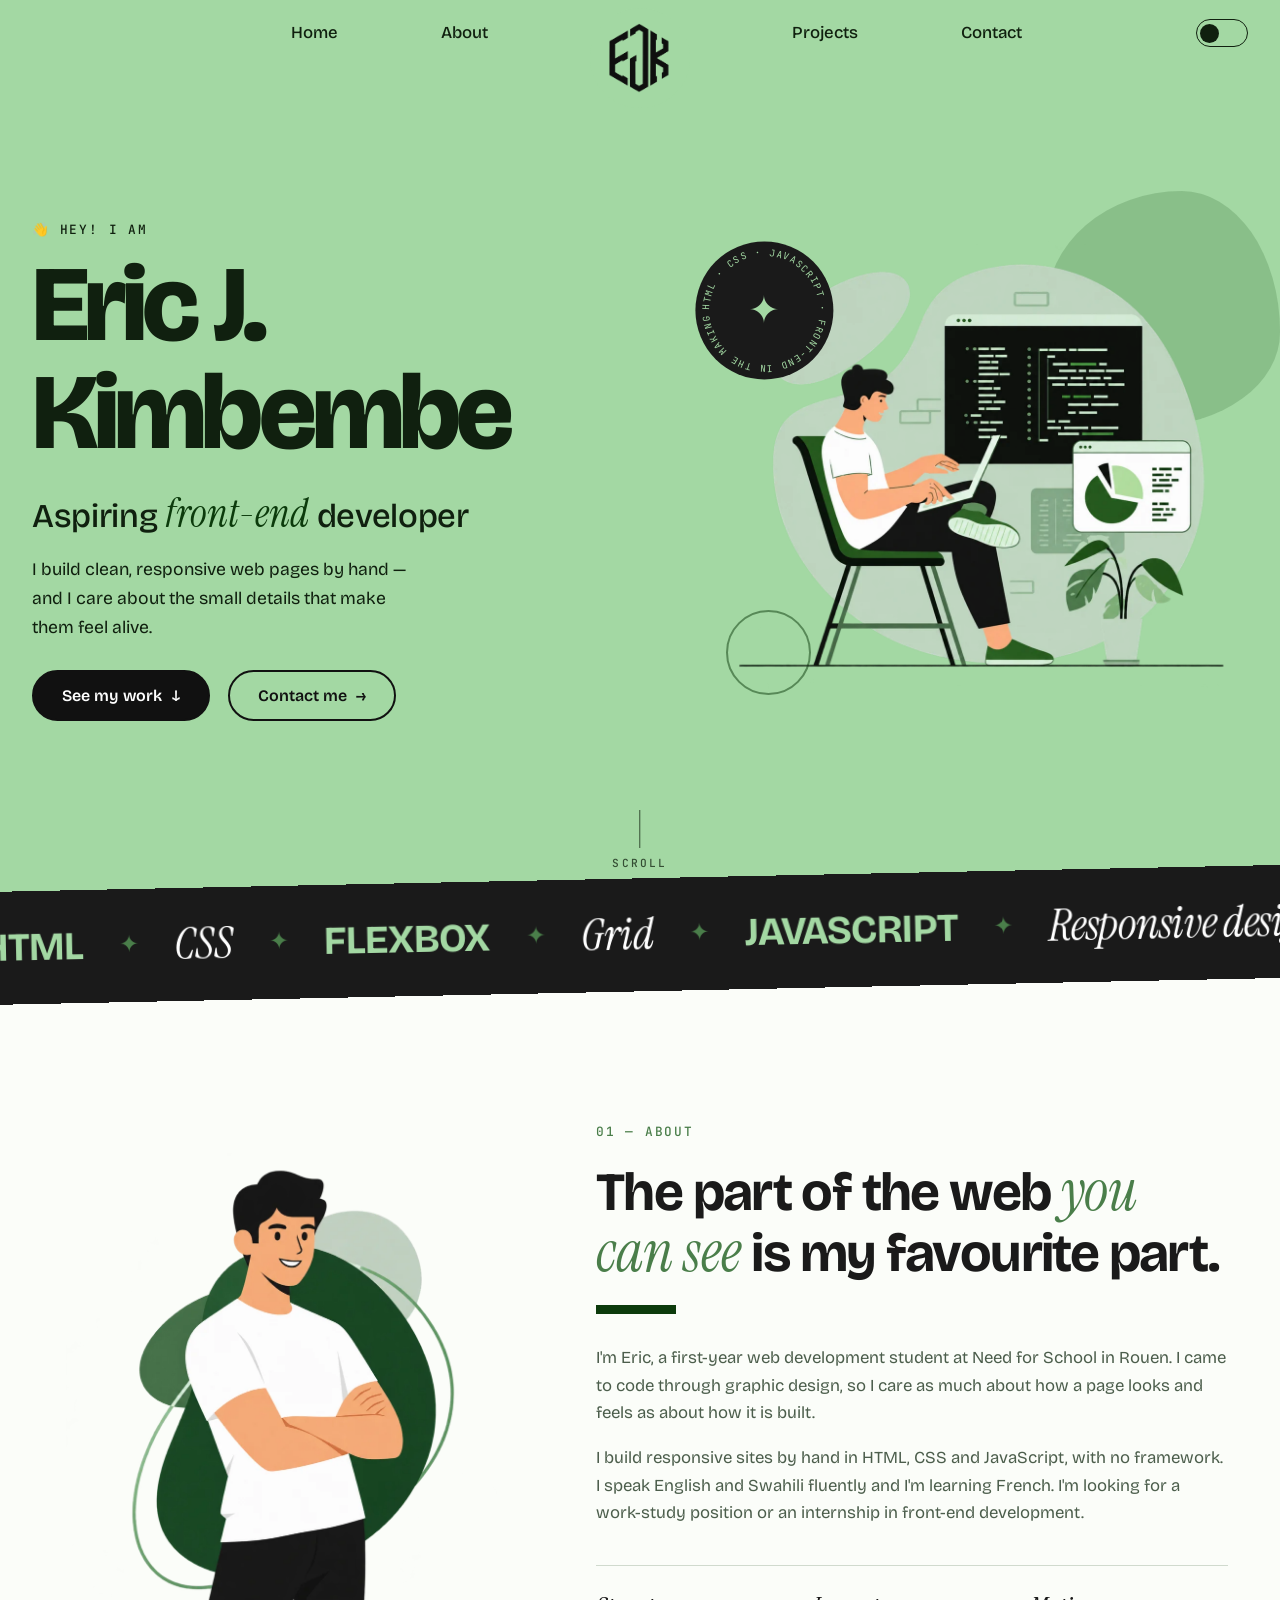
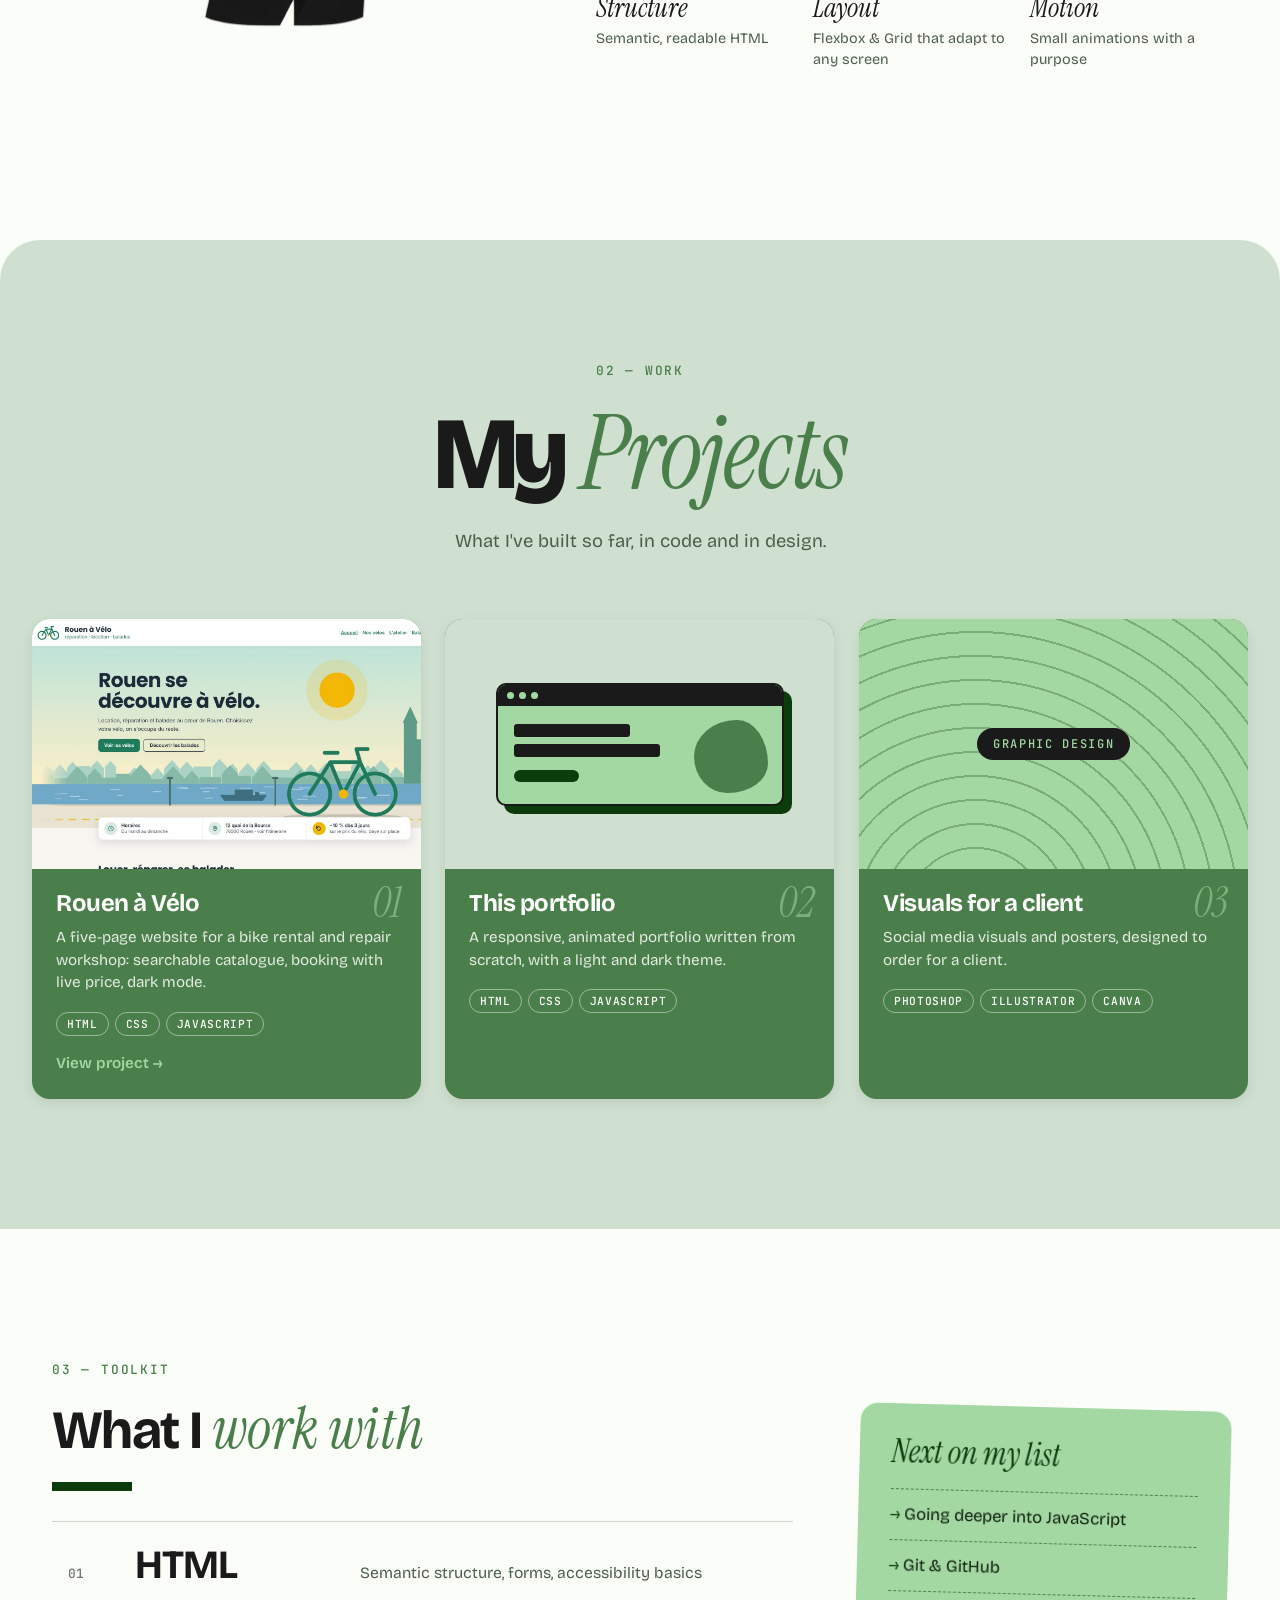
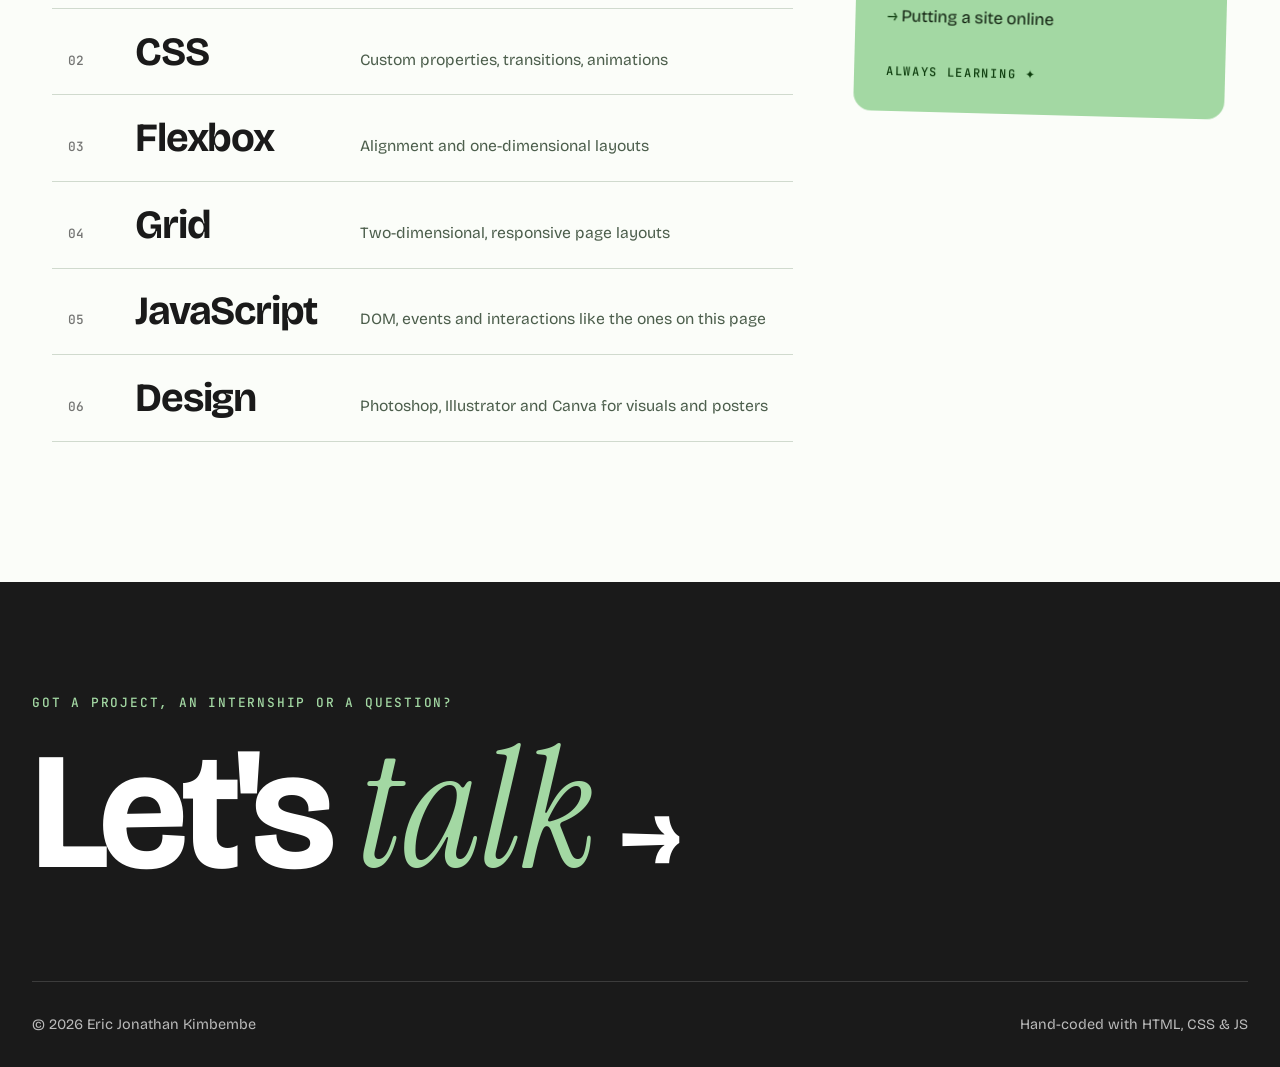
==== index.html @ 3f18e873 "Add portfolio site" ====
<!DOCTYPE html>
<html lang="en">
<head>
    <meta charset="UTF-8">
    <meta name="viewport" content="width=device-width, initial-scale=1">
    <title>Eric J. Kimbembe — Front-end Developer</title>
    <meta name="description" content="Portfolio of Eric J. Kimbembe, aspiring front-end developer. Hand-coded with HTML, CSS and JavaScript.">
    <link rel="icon" href="images/favicon.png">
    <link rel="preconnect" href="https://fonts.googleapis.com">
    <link rel="preconnect" href="https://fonts.gstatic.com" crossorigin>
    <link href="https://fonts.googleapis.com/css2?family=Bricolage+Grotesque:opsz,wght@12..96,400..800&family=Instrument+Serif:ital@0;1&family=JetBrains+Mono:wght@400;500&display=swap" rel="stylesheet">
    <link rel="stylesheet" href="css/style.css">
    <script src="js/theme.js"></script>
</head>
<body id="top">
<div class="progress" aria-hidden="true"></div>

<header>
    <button class="theme-toggle" type="button" aria-label="Switch between light and dark theme">
        <span class="theme-toggle__dot"></span>
    </button>
    <nav class="headl" aria-label="Main left">
        <a href="index.html">Home</a>
        <a href="#about">About</a>
    </nav>
    <a href="#top" class="logo" aria-label="Back to top"><img src="images/logo.webp" alt="EJK"></a>
    <nav class="headr" aria-label="Main right">
        <a href="#project">Projects</a>
        <a href="pages/contact.html">Contact</a>
    </nav>
    <button class="burger" type="button" aria-label="Open menu" aria-expanded="false">
        <span></span><span></span>
    </button>
</header>

<!-- Full-screen menu (phones) -->
<nav class="mobile-menu" aria-label="Mobile">
    <a href="index.html"><small>01</small>Home</a>
    <a href="#about"><small>02</small>About</a>
    <a href="#project"><small>03</small>Projects</a>
    <a href="#skills"><small>04</small>Toolkit</a>
    <a href="pages/contact.html"><small>05</small>Contact</a>
</nav>

<main>
    <!-- ============ BANNER ============ -->
    <section id="banner">
        <div class="bantxt">
            <h3 class="eyebrow"><span class="wave">👋</span> Hey! I am</h3>
            <h1>
                <span class="line"><span>Eric J.</span></span>
                <span class="line"><span>Kimbembe</span></span>
            </h1>
            <h2>Aspiring <em>front-end</em> developer</h2>
            <p class="lead">I build clean, responsive web pages by hand — and I care about the small details that make them feel alive.</p>
            <div class="buttons">
                <a href="#project" class="button1 magnetic">See my work <span aria-hidden="true">↓</span></a>
                <a href="pages/contact.html" class="button1 button1--ghost magnetic">Contact me <span aria-hidden="true">→</span></a>
            </div>
        </div>
        <div class="banimg" data-parallax>
            <span class="blob blob--1" data-depth="18"></span>
            <span class="blob blob--2" data-depth="-12"></span>
            <img src="images/ban.webp" alt="Illustration of a developer coding on a laptop" data-depth="8" width="1100" height="1000">
            <!-- Spinning text badge -->
            <svg class="badge" viewBox="0 0 200 200" aria-hidden="true" data-depth="-22">
                <defs><path id="circle" d="M100,100 m-78,0 a78,78 0 1,1 156,0 a78,78 0 1,1 -156,0"/></defs>
                <circle cx="100" cy="100" r="98"/>
                <text><textPath href="#circle">HTML · CSS · JAVASCRIPT · FRONT-END IN THE MAKING · </textPath></text>
                <text class="badge__star" x="100" y="118" text-anchor="middle">✦</text>
            </svg>
        </div>
        <a href="#about" class="scroll-hint" aria-label="Scroll to About"><span></span>Scroll</a>
    </section>

    <!-- ============ MARQUEE ============ -->
    <div class="marquee" aria-hidden="true">
        <div class="marquee__track">
            <span>HTML</span><i>✦</i><span class="alt">CSS</span><i>✦</i><span>Flexbox</span><i>✦</i><span class="alt">Grid</span><i>✦</i><span>JavaScript</span><i>✦</i><span class="alt">Responsive design</span><i>✦</i><span>Animation</span><i>✦</i>
            <span>HTML</span><i>✦</i><span class="alt">CSS</span><i>✦</i><span>Flexbox</span><i>✦</i><span class="alt">Grid</span><i>✦</i><span>JavaScript</span><i>✦</i><span class="alt">Responsive design</span><i>✦</i><span>Animation</span><i>✦</i>
        </div>
    </div>

    <!-- ============ ABOUT ============ -->
    <section id="about">
        <div class="abimg" data-reveal="left">
            <img src="images/moi01.webp" alt="Illustration of Eric" width="900" height="991" loading="lazy">
        </div>
        <div class="abtxt" data-reveal>
            <p class="eyebrow">01 — About</p>
            <h2 class="h2aft">The part of the web <em>you can see</em> is my favourite part.</h2>
            <!-- EDIT ME: this text is based on your CV — adjust it in your own words -->
            <p>I'm Eric, a first-year web development student at Need for School in Rouen. I came to code through graphic design, so I care as much about how a page looks and feels as about how it is built.</p>
            <p>I build responsive sites by hand in HTML, CSS and JavaScript, with no framework. I speak English and Swahili fluently and I'm learning French. I'm looking for a work-study position or an internship in front-end development.</p>
            <ul class="values">
                <li><strong>Structure</strong><span>Semantic, readable HTML</span></li>
                <li><strong>Layout</strong><span>Flexbox &amp; Grid that adapt to any screen</span></li>
                <li><strong>Motion</strong><span>Small animations with a purpose</span></li>
            </ul>
        </div>
    </section>

    <!-- ============ PROJECTS ============ -->
    <section id="project">
        <p class="eyebrow" data-reveal>02 — Work</p>
        <h2 data-reveal>My <span>Projects</span></h2>
        <h3 data-reveal>What I've built so far, in code and in design.</h3>
        <div class="cards">
            <article class="card" data-reveal data-tilt>
                <div class="cover">
                    <img class="shot-light" src="images/projects/velo-home-light.webp" alt="Home page of the Rouen à Vélo website" loading="lazy">
                    <img class="shot-dark" src="images/projects/velo-home-dark.webp" alt="Home page of the Rouen à Vélo website, dark mode" loading="lazy">
                </div>
                <div class="card__body">
                    <span class="card__num">01</span>
                    <h3><a href="pages/rouen-a-velo.html" class="card__link">Rouen à Vélo</a></h3>
                    <p>A five-page website for a bike rental and repair workshop: searchable catalogue, booking with live price, dark mode.</p>
                    <p class="par"><span>HTML</span><span>CSS</span><span>JavaScript</span></p>
                    <p class="card__more">View project <span aria-hidden="true">→</span></p>
                </div>
            </article>
            <article class="card" data-reveal data-tilt>
                <div class="cover cover--site">
                    <div class="mini">
                        <div class="mini__bar"><i></i><i></i><i></i></div>
                        <div class="mini__body">
                            <b></b><b></b><u></u>
                            <div class="mini__art"></div>
                        </div>
                    </div>
                </div>
                <div class="card__body">
                    <span class="card__num">02</span>
                    <h3>This portfolio</h3>
                    <p>A responsive, animated portfolio written from scratch, with a light and dark theme.</p>
                    <p class="par"><span>HTML</span><span>CSS</span><span>JavaScript</span></p>
                </div>
            </article>
            <!-- EDIT ME: to show your design work, put an image inside the cover:
                 <div class="cover"><img src="images/projects/your-visual.jpg" alt="..."></div> -->
            <article class="card" data-reveal data-tilt>
                <div class="cover cover--rings"><span class="cover__label">Graphic design</span></div>
                <div class="card__body">
                    <span class="card__num">03</span>
                    <h3>Visuals for a client</h3>
                    <p>Social media visuals and posters, designed to order for a client.</p>
                    <p class="par"><span>Photoshop</span><span>Illustrator</span><span>Canva</span></p>
                </div>
            </article>
        </div>
    </section>

    <!-- ============ SKILLS ============ -->
    <section id="skills">
        <div>
            <p class="eyebrow" data-reveal>03 — Toolkit</p>
            <h2 class="h2aft" data-reveal>What I <em>work with</em></h2>
            <ul class="rows">
                <li data-reveal><span class="rows__n">01</span><strong>HTML</strong><span class="rows__d">Semantic structure, forms, accessibility basics</span></li>
                <li data-reveal><span class="rows__n">02</span><strong>CSS</strong><span class="rows__d">Custom properties, transitions, animations</span></li>
                <li data-reveal><span class="rows__n">03</span><strong>Flexbox</strong><span class="rows__d">Alignment and one-dimensional layouts</span></li>
                <li data-reveal><span class="rows__n">04</span><strong>Grid</strong><span class="rows__d">Two-dimensional, responsive page layouts</span></li>
                <li data-reveal><span class="rows__n">05</span><strong>JavaScript</strong><span class="rows__d">DOM, events and interactions like the ones on this page</span></li>
                <li data-reveal><span class="rows__n">06</span><strong>Design</strong><span class="rows__d">Photoshop, Illustrator and Canva for visuals and posters</span></li>
            </ul>
        </div>
        <aside data-reveal="right">
            <h3>Next on my list</h3>
            <!-- EDIT ME: what you want to learn next -->
            <ul>
                <li>Going deeper into JavaScript</li>
                <li>Git &amp; GitHub</li>
                <li>Putting a site online</li>
            </ul>
            <p class="aside__note">Always learning <span aria-hidden="true">✦</span></p>
        </aside>
    </section>
</main>

<a href="#top" class="to-top" aria-label="Back to top">&uarr;</a>

<footer>
    <div class="cta">
        <p class="eyebrow">Got a project, an internship or a question?</p>
        <a href="pages/contact.html" class="cta__link">Let's <em>talk</em> <span aria-hidden="true">→</span></a>
    </div>
    <div class="footrow">
        <p>© 2026 Eric Jonathan Kimbembe</p>
        <p>Hand-coded with HTML, CSS &amp; JS</p>
    </div>
</footer>

<script src="js/main.js"></script>
</body>
</html>
---- css/style.css ----
/*
GLOBAL SETTINGS
 */
:root {
    /* brand palette (unchanged) */
    --head: #A3D8A3;
    --a: #4A7E4A;
    --b: #0C3B0C;
    --c: #1A1A1A;
    --d: #D0E0D0;

    /* roles — these change between light and dark theme */
    --bg: #FBFDF9;
    --text: #1A1A1A;
    --muted: #4C5E4C;
    --brand-bg: var(--head);    /* header, hero and the "next on my list" note */
    --brand-text: #10200F;
    --band: var(--d);
    --card: var(--a);
    --line: rgba(12, 59, 12, 0.18);
    --accent: var(--b);
    --soft: var(--a);       /* italic words and small labels */
    --error: #B3261E;
    --btn-bg: #111;
    --btn-text: #fff;
    --foot: var(--c);

    --display: "Bricolage Grotesque", "Segoe UI", system-ui, sans-serif;
    --serif: "Instrument Serif", Georgia, serif;
    --mono: "JetBrains Mono", ui-monospace, Consolas, monospace;
    --ease: cubic-bezier(0.22, 1, 0.36, 1);
    --wrap: 1240px;
}
/* dark theme: js/theme.js and js/main.js put the "dark" class on <html> */
:root.dark {
    color-scheme: dark;     /* dark scrollbars, checkboxes and dropdown lists */
    --bg: #101510;
    --text: #E7F1E4;
    --muted: #A5B8A3;
    --brand-bg: #112A16;        /* a darker, dimmer green than the light theme's */
    --brand-text: #DDF2DA;
    --band: #172117;
    --card: #2B522B;
    --line: rgba(163, 216, 163, 0.2);
    --accent: var(--head);
    --soft: var(--head);
    --error: #FF9B93;
    --btn-bg: var(--head);
    --btn-text: #0E1F0E;
    --foot: #0A0D0A;
}
html {
    scroll-behavior: smooth;
    scroll-padding-top: 90px;
}
* {
    box-sizing: border-box;
}
body {
    margin: 0;
    padding: 0;
    font-family: var(--display);
    font-size: 1.05rem;
    line-height: 1.65;
    color: var(--text);
    background: var(--bg);
    overflow-x: clip; /* clip (not hidden) keeps the sticky header working */
    transition: background 0.4s, color 0.4s;
    -webkit-font-smoothing: antialiased;
}
/* stops the slanted band and the blobs from creating sideways scroll */
main {
    overflow-x: clip;
}
img {
    max-width: 100%;
}
h1, h2, h3 {
    line-height: 1.05;
    margin: 0;
    text-wrap: balance;
}
em {
    font-family: var(--serif);
    font-style: italic;
    font-weight: 400;
    letter-spacing: 0;
}
::selection {
    background: var(--b);
    color: var(--head);
}
:focus-visible {
    outline: 2px solid var(--accent);
    outline-offset: 4px;
    border-radius: 4px;
}
.eyebrow {
    font-family: var(--mono);
    font-size: 0.8rem;
    font-weight: 500;
    letter-spacing: 0.14em;
    text-transform: uppercase;
    margin: 0 0 1.2rem;
    color: var(--soft);
}
/*
HEADER
 */
header {
    position: sticky; top: 0;
    z-index: 50;
    background: var(--brand-bg);
    display: grid;
    grid-template-columns: 1fr auto 1fr;
    align-items: center;
    padding: 0.5rem 2rem;
    transition: background 0.4s, box-shadow 0.3s;
}
.scrolled header {
    box-shadow: 0 6px 24px rgba(0, 0, 0, 0.12);
}
.headl, .headr {
    display: flex;
    gap: clamp(2rem, 8vw, 150px);
}
.headl {
    justify-self: end;
    margin-right: clamp(2rem, 8vw, 150px);
}
.headr {
    justify-self: start;
    margin-left: clamp(2rem, 8vw, 150px);
}
.headl a, .headr a {
    position: relative;
    text-decoration: none;
    color: var(--brand-text);
    font-weight: 500;
    padding: 6px 0;
}
/* underline that grows on hover */
.headl a::after, .headr a::after {
    content: "";
    position: absolute;
    left: 0; bottom: 0;
    width: 100%;
    height: 2px;
    background: currentColor;
    transform: scaleX(0);
    transform-origin: right;
    transition: transform 0.4s var(--ease);
}
.headl a:hover::after, .headr a:hover::after, .is-active::after {
    transform: scaleX(1);
    transform-origin: left;
}
.logo {
    display: grid;
    place-items: center;
    /* same colour as the header so the circle blends into it */
    background: var(--brand-bg);
    width: 100px;
    height: 100px;
    border-radius: 50%;
    justify-self: center;
    align-self: start;
    margin-bottom: -50px;
    transition: background 0.4s;
}
/* dark theme: swap to the light version of the logo */
.dark .logo img {
    content: url("../images/logo-light.webp");
}
.logo img {
    height: 70px;
    width: auto;
    display: block;
}
.theme-toggle {
    position: absolute;
    right: 2rem; top: 50%;
    translate: 0 -50%;
    width: 52px;
    height: 28px;
    padding: 3px;
    border: 1.5px solid var(--brand-text);
    border-radius: 99px;
    background: transparent;
    cursor: pointer;
}
.theme-toggle__dot {
    position: relative;
    display: block;
    width: 19px;
    height: 19px;
    border-radius: 50%;
    background: var(--brand-text);
    overflow: hidden;
    transition: transform 0.45s var(--ease);
}
/* a circle in the header colour, parked outside the dot on the light theme */
.theme-toggle__dot::after {
    content: "";
    position: absolute;
    top: -3px; left: 6px;
    width: 16px;
    height: 16px;
    border-radius: 50%;
    background: var(--brand-bg);
    transform: translate(14px, -14px);
    transition: transform 0.45s var(--ease), background 0.4s;
}
.dark .theme-toggle__dot {
    transform: translateX(24px);
}
/* dark theme: the circle slides over the dot and cuts it into a crescent moon */
.dark .theme-toggle__dot::after {
    transform: none;
}
.burger {
    display: none;
}
.mobile-menu {
    display: none;
}
.progress {
    position: fixed;
    top: 0; left: 0;
    z-index: 60;
    width: 100%;
    height: 3px;
    background: var(--accent);
    transform: scaleX(0);
    transform-origin: left;
}
/*
FOOTER
 */
footer {
    color: white;
    background: var(--foot);
    padding: 0 32px;
}
.footrow {
    display: flex;
    justify-content: space-between;
    align-items: center;
    flex-wrap: wrap;
    gap: 0 2rem;
    max-width: var(--wrap);
    margin: 0 auto;
    padding: 16px 0;
    font-size: 0.9rem;
    color: rgba(255, 255, 255, 0.7);
}
.cta {
    max-width: var(--wrap);
    margin: 0 auto;
    padding: 110px 0 90px;
    border-bottom: 1px solid rgba(255, 255, 255, 0.15);
}
.cta .eyebrow {
    color: var(--head);
}
.cta__link {
    display: inline-block;
    color: white;
    text-decoration: none;
    font-size: clamp(3.5rem, 13vw, 11rem);
    font-weight: 700;
    line-height: 0.95;
    letter-spacing: -0.04em;
    transition: color 0.3s;
}
.cta__link em {
    color: var(--head);
}
.cta__link span {
    display: inline-block;
    font-size: 0.6em;
    transition: transform 0.5s var(--ease);
}
.cta__link:hover {
    color: var(--head);
}
.cta__link:hover span {
    transform: translateX(0.25em) rotate(-45deg);
}
/*
MAIN:BANNER
 */
#banner {
    position: relative;
    background: var(--brand-bg);
    color: var(--brand-text);
    display: grid;
    grid-template-columns: 1.1fr 0.9fr;
    align-items: center;
    gap: 2rem;
    min-height: calc(100vh - 68px);
    padding: 90px max(2rem, calc((100vw - var(--wrap)) / 2)) 110px;
    overflow: hidden;
    transition: background 0.4s, color 0.4s;
}
.bantxt {
    position: relative;
    z-index: 2;
}
#banner .eyebrow {
    color: inherit;
}
.wave {
    display: inline-block;
    transform-origin: 70% 70%;
    animation: wave 2.4s 1.2s ease-in-out 2;
}
#banner h1 {
    font-size: clamp(3.2rem, 8.4vw, 8rem);
    font-weight: 800;
    letter-spacing: -0.045em;
    line-height: 0.92;
}
/* each line slides up from behind a mask */
.line {
    display: block;
    overflow: hidden;
    padding-bottom: 0.08em;
}
.line > span {
    display: block;
    animation: rise 1s var(--ease) both;
}
.line:nth-child(2) > span {
    animation-delay: 0.12s;
}
#banner h2 {
    margin-top: 1.4rem;
    font-size: clamp(1.4rem, 2.6vw, 2.2rem);
    font-weight: 500;
    letter-spacing: -0.01em;
}
#banner h2 em {
    font-size: 1.2em;
    color: var(--accent);
}
.lead {
    max-width: 34ch;
    margin: 1.2rem 0 0;
    font-size: 1.1rem;
    opacity: 0.85;
}
#banner .eyebrow, #banner h2, #banner .lead, .buttons {
    animation: fade-up 0.9s 0.45s var(--ease) both;
}
#banner .lead {
    animation-delay: 0.55s;
}
.buttons {
    animation-delay: 0.65s;
}
.banimg {
    position: relative;
    animation: fade-up 1.2s 0.3s var(--ease) both;
}
.banimg img {
    position: relative;
    display: block;
    height: auto;
    width: 100%;
    max-width: 560px;
    margin-left: auto;
    translate: var(--px, 0) var(--py, 0);
    transition: translate 0.4s ease-out;
}
.blob {
    position: absolute;
    border-radius: 50%;
    translate: var(--px, 0) var(--py, 0);
    transition: translate 0.5s ease-out;
}
.blob--1 {
    width: 44%;
    aspect-ratio: 1;
    top: -8%; right: -6%;
    background: var(--a);
    opacity: 0.28;
    border-radius: 58% 42% 55% 45% / 50% 60% 40% 50%;
    animation: morph 12s ease-in-out infinite;
}
.blob--2 {
    width: 16%;
    aspect-ratio: 1;
    bottom: 4%; left: 2%;
    border: 2px solid var(--accent);
    opacity: 0.5;
    animation: float 7s ease-in-out infinite;
}
.badge {
    position: absolute;
    left: -4%; top: 2%;
    width: clamp(96px, 11vw, 150px);
    translate: var(--px, 0) var(--py, 0);
    animation: spin 22s linear infinite;
}
.badge circle {
    fill: var(--c);
}
.badge text {
    fill: var(--head);
    font-family: var(--mono);
    font-size: 13.4px;
    letter-spacing: 0.1em;
}
.badge .badge__star {
    font-size: 54px;
    letter-spacing: 0;
}
.button1 {
    background: var(--btn-bg);
    display: inline-flex;
    align-items: center;
    gap: 0.6em;
    color: var(--btn-text);
    padding: 14px 28px;
    border: 2px solid var(--btn-bg);
    border-radius: 99px;
    font: 600 1rem var(--display);
    text-decoration: none;
    margin-top: 28px;
    margin-right: 14px;
    cursor: pointer;
    transition: transform 0.35s var(--ease), background 0.3s, color 0.3s;
}
.button1 span {
    display: inline-block;
    transition: transform 0.35s var(--ease);
}
.button1:hover span {
    transform: translate(3px, 0);
}
.button1:hover {
    background: transparent;
    color: var(--btn-bg);
}
.button1--ghost {
    background: transparent;
    color: var(--btn-bg);
}
.button1--ghost:hover {
    background: var(--btn-bg);
    color: var(--btn-text);
}
.scroll-hint {
    position: absolute;
    left: 50%; bottom: 28px;
    translate: -50% 0;
    display: flex;
    flex-direction: column;
    align-items: center;
    gap: 8px;
    font: 500 0.7rem var(--mono);
    letter-spacing: 0.2em;
    text-transform: uppercase;
    text-decoration: none;
    color: inherit;
    opacity: 0.75;
}
.scroll-hint span {
    width: 1px;
    height: 38px;
    background: currentColor;
    transform-origin: top;
    animation: drip 2s var(--ease) infinite;
}
/*
MARQUEE
 */
.marquee {
    background: var(--c);
    color: var(--head);
    overflow: hidden;
    padding: 18px 0;
    transform: rotate(-1.2deg) scale(1.03);
    margin: -18px 0;
    position: relative;
    z-index: 3;
}
.marquee__track {
    display: flex;
    align-items: center;
    gap: 2.2rem;
    width: max-content;
    font-size: clamp(1.4rem, 3vw, 2.4rem);
    font-weight: 700;
    letter-spacing: -0.02em;
    text-transform: uppercase;
    white-space: nowrap;
    animation: marquee 28s linear infinite;
}
.marquee:hover .marquee__track {
    animation-play-state: paused;
}
.marquee .alt {
    font-family: var(--serif);
    font-style: italic;
    font-weight: 400;
    text-transform: none;
    font-size: 1.15em;
    color: white;
}
.marquee i {
    font-style: normal;
    font-size: 0.6em;
    color: var(--a);
}
/*
MAIN:ABOUT
 */
#about {
    display: grid;
    grid-template-columns: 0.85fr 1.15fr;
    align-items: center;
    gap: clamp(2rem, 6vw, 6rem);
    max-width: var(--wrap);
    margin: 0 auto;
    padding: 150px 2rem 170px;
}
.abimg img {
    display: block;
    height: auto;
    width: 100%;
    max-width: 440px;
    margin: 0 auto;
    animation: float 8s ease-in-out infinite;
}
.abtxt p:not(.eyebrow) {
    max-width: 58ch;
    color: var(--muted);
}
/* section title with the green bar underneath */
.h2aft {
    font-size: clamp(2rem, 4.2vw, 3.6rem);
    font-weight: 700;
    letter-spacing: -0.03em;
}
.h2aft em {
    color: var(--soft);
    font-size: 1.08em;
}
.h2aft::after {
    content: "";
    display: block;
    width: 80px;
    height: 9px;
    margin-top: 22px;
    margin-bottom: 30px;
    background: var(--accent);
}
.values {
    list-style: none;
    display: grid;
    grid-template-columns: repeat(3, 1fr);
    gap: 1.2rem;
    margin: 2.4rem 0 0;
    padding: 1.6rem 0 0;
    border-top: 1px solid var(--line);
}
.values strong {
    display: block;
    font-family: var(--serif);
    font-style: italic;
    font-weight: 400;
    font-size: 1.7rem;
    line-height: 1.2;
}
.values span {
    font-size: 0.9rem;
    color: var(--muted);
    line-height: 1.4;
    display: block;
    margin-top: 0.3rem;
}
/*
MAIN:PROJECT
 */
#project {
    text-align: center;
    padding: 120px max(2rem, calc((100vw - var(--wrap)) / 2)) 130px;
    border-radius: 40px 40px 0 0;
    background: var(--band);
    transition: background 0.4s;
}
#project > h2 {
    font-size: clamp(3rem, 8vw, 6.5rem);
    font-weight: 800;
    letter-spacing: -0.045em;
}
#project > h2 span {
    font-family: var(--serif);
    font-style: italic;
    font-weight: 400;
    letter-spacing: -0.02em;
    color: var(--soft);
}
#project > h3 {
    margin: 1.2rem auto 4rem;
    max-width: 40ch;
    font-size: 1.15rem;
    font-weight: 400;
    line-height: 1.5;
    color: var(--muted);
}
.cards {
    display: grid;
    grid-template-columns: repeat(3, 1fr);
    gap: 24px;
    text-align: left;
}
.card {
    background: var(--card);
    color: white;
    border-radius: 18px;
    overflow: hidden;
    box-shadow: 0 4px 12px rgba(0, 0, 0, 0.09);
    transform: perspective(900px) rotateX(var(--rx, 0deg)) rotateY(var(--ry, 0deg));
    transition: transform 0.35s ease-out, box-shadow 0.35s;
}
.card:hover {
    box-shadow: 0 26px 50px -18px rgba(12, 59, 12, 0.55);
}
/* top of a card: a screenshot (<img>) or a drawing made in CSS */
.cover {
    display: grid;
    place-items: center;
    height: 250px;
    overflow: hidden;
    background: var(--head);
}
.cover img {
    width: 100%;
    height: 100%;
    object-fit: cover;
    object-position: top left;
    transition: transform 0.8s var(--ease);
}
.card:hover .cover img {
    transform: scale(1.05);
}
.card__body {
    position: relative;
    padding: 22px 24px 24px;
}
.card__num {
    position: absolute;
    right: 20px; top: 14px;
    font-family: var(--serif);
    font-style: italic;
    font-size: 2.6rem;
    line-height: 1;
    color: var(--head);
    opacity: 0.55;
}
.card h3 {
    font-size: 1.5rem;
    font-weight: 700;
    letter-spacing: -0.02em;
}
.card p {
    margin: 0.6rem 0 0;
    font-size: 0.95rem;
    line-height: 1.5;
    color: rgba(255, 255, 255, 0.85);
}
.par {
    display: flex;
    flex-wrap: wrap;
    gap: 6px;
}
.card .par {
    margin-top: 1.1rem;
}
.par span {
    font: 500 0.7rem var(--mono);
    letter-spacing: 0.06em;
    text-transform: uppercase;
    color: white;
    padding: 4px 10px;
    border: 1px solid rgba(255, 255, 255, 0.45);
    border-radius: 99px;
}
/* cover 2: a tiny drawing of this website, made only with CSS */
.mini {
    width: 74%;
    border-radius: 10px;
    overflow: hidden;
    background: var(--head);
    border: 2px solid var(--c);
    box-shadow: 8px 8px 0 var(--b);
    transition: transform 0.6s var(--ease);
}
.cover--site {
    background: var(--d);
}
.card:hover .mini {
    transform: translateY(-6px) rotate(-2deg) scale(1.04);
}
.mini__bar {
    display: flex;
    gap: 5px;
    padding: 7px 9px;
    background: var(--c);
}
.mini__bar i {
    width: 7px;
    height: 7px;
    border-radius: 50%;
    background: var(--head);
}
.mini__body {
    position: relative;
    display: grid;
    gap: 7px;
    padding: 18px 16px 22px;
}
.mini__body b {
    display: block;
    height: 13px;
    width: 46%;
    border-radius: 3px;
    background: var(--c);
}
.mini__body b + b {
    width: 58%;
}
.mini__body u {
    display: block;
    height: 12px;
    width: 26%;
    margin-top: 6px;
    border-radius: 99px;
    background: var(--b);
}
.mini__art {
    position: absolute;
    right: 14px; top: 14px;
    width: 26%;
    aspect-ratio: 1;
    border-radius: 58% 42% 55% 45% / 50% 60% 40% 50%;
    background: var(--a);
}
/* cover 3: rings */
.cover--rings {
    background:
        repeating-radial-gradient(circle at 30% 120%, transparent 0 22px, rgba(12, 59, 12, 0.28) 22px 24px),
        var(--head);
}
.cover__label {
    font: 500 0.75rem var(--mono);
    letter-spacing: 0.14em;
    text-transform: uppercase;
    color: var(--head);
    background: var(--c);
    padding: 8px 16px;
    border-radius: 99px;
}
.card__link {
    color: inherit;
    text-decoration: none;
}
/* makes the whole card clickable */
.card__link::after {
    content: "";
    position: absolute;
    inset: -260px 0 0 0;
}
.card .card__more {
    font-weight: 600;
    color: var(--head);
    margin-top: 1rem;
}
.card__more span {
    display: inline-block;
    transition: transform 0.35s var(--ease);
}
.card:hover .card__more span {
    transform: translateX(6px);
}
/*
MAIN:SKILLS
 */
#skills {
    display: grid;
    grid-template-columns: 2fr 1fr;
    align-items: start;
    gap: clamp(2rem, 5vw, 5rem);
    max-width: var(--wrap);
    margin: 0 auto;
    padding: 130px 2rem 140px;
}
.rows {
    list-style: none;
    margin: 0;
    padding: 0;
    border-top: 1px solid var(--line);
}
.rows li {
    position: relative;
    display: grid;
    grid-template-columns: 3.2rem minmax(8rem, 0.8fr) 1.6fr;
    align-items: baseline;
    gap: 1rem;
    padding: 1.3rem 1rem;
    border-bottom: 1px solid var(--line);
    overflow: hidden;
    transition: color 0.35s, padding 0.45s var(--ease);
}
/* green layer that slides up on hover */
.rows li::before {
    content: "";
    position: absolute;
    inset: 0;
    z-index: -1;
    background: var(--a);
    transform: scaleY(0);
    transform-origin: bottom;
    transition: transform 0.45s var(--ease);
}
.rows li:hover {
    color: white;
    padding-left: 1.8rem;
}
.rows li:hover::before {
    transform: scaleY(1);
}
.rows__n {
    font: 500 0.8rem var(--mono);
    opacity: 0.6;
}
.rows strong {
    font-size: clamp(1.6rem, 3.2vw, 2.5rem);
    font-weight: 700;
    letter-spacing: -0.03em;
    line-height: 1.1;
}
.rows__d {
    color: var(--muted);
    font-size: 0.98rem;
    transition: color 0.35s;
}
.rows li:hover .rows__d {
    color: rgba(255, 255, 255, 0.9);
}
aside {
    position: sticky;
    top: 130px;
    margin-top: 3rem;
    padding: 2rem;
    border-radius: 18px;
    background: var(--brand-bg);
    color: var(--brand-text);
    rotate: 1.5deg;
}
aside h3 {
    font-family: var(--serif);
    font-style: italic;
    font-weight: 400;
    font-size: 2rem;
    color: var(--accent);
}
aside ul {
    list-style: none;
    margin: 1.2rem 0 0;
    padding: 0;
}
aside li {
    padding: 0.7rem 0;
    border-top: 1px dashed var(--soft);
}
aside li::before {
    content: "→ ";
    color: var(--accent);
}
.aside__note {
    margin: 1.4rem 0 0;
    font: 500 0.75rem var(--mono);
    letter-spacing: 0.14em;
    text-transform: uppercase;
    color: var(--accent);
}
/*


CONTACT


 */
/*
MAIN
 */
#contact {
    display: grid;
    grid-template-columns: 1fr 1fr;
    min-height: calc(100vh - 68px - 58px);
}
.contactl {
    display: flex;
    flex-direction: column;
    justify-content: center;
    gap: 3rem;
    padding: 8rem 4rem 6rem;
    color: white;
    background: var(--c);
}
.contactl h1 {
    font-size: clamp(2.6rem, 5.4vw, 5rem);
    font-weight: 800;
    letter-spacing: -0.04em;
    line-height: 1;
}
.contactl h1 em, .contactl .eyebrow {
    color: var(--head);
}
.contactl .lead {
    animation: fade-up 0.9s 0.45s var(--ease) both;
}
.contactr {
    background: var(--band);
    padding: 8rem 4rem 6rem;
    transition: background 0.4s;
}
.socials {
    list-style: none;
    padding: 0;
    margin: 0;
    display: grid;
    grid-template-columns: 1fr 1fr;
    gap: 1rem;
    max-width: 420px;
}
.socials a {
    display: flex;
    align-items: center;
    gap: 0.8rem;
    color: white;
    text-decoration: none;
    font-size: 0.95rem;
    opacity: 0.75;
    transition: opacity 0.2s, transform 0.35s var(--ease);
}
.socials a:hover {
    opacity: 1;
    transform: translateX(6px);
}
.soclogo {
    width: 50px;
    height: 50px;
    transition: transform 0.5s var(--ease);
}
.socials a:hover .soclogo {
    transform: rotate(-12deg) scale(1.1);
}
/*
FORM
 */
form {
    display: grid;
    grid-template-columns: 1fr 1fr;
    gap: 1.8rem 2rem;
    max-width: 560px;
}
label {
    font-family: var(--mono);
    font-size: 0.7rem;
    text-transform: uppercase;
    letter-spacing: 0.08em;
    font-weight: 600;
}
.full {
    grid-column: 1 / -1;
}
input, select, textarea {
    display: block;
    width: 100%;
    margin-top: 0.4rem;
    padding: 0.6rem 0;
    border: none;
    border-bottom: 1px solid var(--a);
    border-radius: 0;
    background: transparent;
    color: var(--text);
    font-size: 1rem;
    font-family: var(--display);
    outline: none;
    transition: border-color 0.3s, box-shadow 0.3s;
}
::placeholder {
    color: var(--muted);
    opacity: 0.7;
}
input:focus, select:focus, textarea:focus {
    border-bottom-color: var(--accent);
    box-shadow: 0 2px 0 var(--accent);
}
select {
    cursor: pointer;
}
textarea {
    resize: vertical;
}
.error {
    display: none;
    margin-top: 0.4rem;
    font-size: 0.7rem;
    text-transform: none;
    letter-spacing: 0;
    font-weight: 500;
    color: var(--error);
}
.invalid .error {
    display: block;
}
.invalid input, .invalid select, .invalid textarea {
    border-bottom-color: var(--error);
}
.checkbox {
    display: flex;
    align-items: center;
    gap: 0.6rem;
    font-family: var(--display);
    text-transform: none;
    letter-spacing: normal;
    font-weight: 400;
    font-size: 0.85rem;
}
.checkbox input {
    width: 22px;
    height: 22px;
    flex: none;
    margin: 0;
    padding: 0;
    accent-color: var(--b);
    cursor: pointer;
}
form .button1 {
    justify-self: start;
    margin-top: 0;
}
.form-note {
    margin: 0;
    font-size: 0.95rem;
}
.form-note:empty {
    display: none;
}
.form-note.is-ok {
    padding: 0.9rem 1.1rem;
    border-radius: 12px;
    background: var(--b);
    color: var(--head);
    animation: fade-up 0.5s var(--ease);
}
.form-note.is-error {
    color: var(--error);
}
/*


PROJECT PAGE


 */
.project {
    max-width: var(--wrap);
    margin: 0 auto;
    padding: 0 2rem;
}
.phero {
    padding: 110px 0 60px;
}
.back {
    display: inline-block;
    margin-bottom: 2.5rem;
    font: 500 0.8rem var(--mono);
    letter-spacing: 0.1em;
    text-transform: uppercase;
    text-decoration: none;
    color: var(--muted);
}
.back:hover {
    color: var(--accent);
}
.phero h1 {
    font-size: clamp(3.4rem, 11vw, 9.5rem);
    font-weight: 800;
    letter-spacing: -0.045em;
    line-height: 0.9;
}
.phero h1 em {
    color: var(--soft);
    letter-spacing: -0.02em;
}
.phero .lead {
    max-width: 48ch;
    font-size: 1.25rem;
    animation: fade-up 0.9s 0.45s var(--ease) both;
}
.phero .buttons {
    animation: fade-up 0.9s 0.55s var(--ease) both;
}
.facts {
    display: grid;
    grid-template-columns: repeat(4, 1fr);
    gap: 1.5rem;
    margin: 3.5rem 0 0;
    padding-top: 1.6rem;
    border-top: 1px solid var(--line);
}
.facts dt {
    font: 500 0.72rem var(--mono);
    letter-spacing: 0.14em;
    text-transform: uppercase;
    color: var(--muted);
}
.facts dd {
    margin: 0.4rem 0 0;
    font-weight: 600;
    line-height: 1.35;
}
.shot {
    margin: 0;
}
.shot figcaption {
    margin-top: 0.9rem;
    font: 500 0.75rem var(--mono);
    letter-spacing: 0.08em;
    text-transform: uppercase;
    color: var(--muted);
}
/* screenshot inside a little browser window */
.browser {
    border: 2px solid var(--c);
    border-radius: 14px;
    overflow: hidden;
    background: var(--c);
    box-shadow: 12px 12px 0 var(--a);
}
.dark .browser {
    border-color: var(--a);
}
.browser__bar {
    display: flex;
    gap: 6px;
    padding: 10px 12px;
}
.browser__bar i {
    width: 10px;
    height: 10px;
    border-radius: 50%;
    background: var(--head);
}
/* Every screenshot exists twice: the light one shows on the light theme,
   the dark one on the dark theme. */
.shot-light, .shot-dark {
    display: block;
    width: 100%;
    height: auto;
}
.shot-dark, .dark .shot-light {
    display: none;
}
.dark .shot-dark {
    display: block;
}
/* the Light / Dark buttons on the project page win over the site theme */
[data-shots="light"] .shot-light, [data-shots="dark"] .shot-dark {
    display: block;
}
[data-shots="light"] .shot-dark, [data-shots="dark"] .shot-light {
    display: none;
}
.shot-switch {
    display: flex;
    align-items: center;
    gap: 6px;
    width: max-content;
    margin: 0 0 1.4rem auto;
    padding: 5px;
    border: 1px solid var(--line);
    border-radius: 99px;
    font: 500 0.72rem var(--mono);
    letter-spacing: 0.1em;
    text-transform: uppercase;
}
.shot-switch span {
    padding: 0 8px 0 12px;
    color: var(--muted);
}
.shot-switch button {
    padding: 8px 16px;
    border: none;
    border-radius: 99px;
    background: transparent;
    color: var(--text);
    font: inherit;
    letter-spacing: inherit;
    text-transform: inherit;
    cursor: pointer;
    transition: background 0.3s, color 0.3s;
}
.shot-switch button[aria-pressed="true"] {
    background: var(--btn-bg);
    color: var(--btn-text);
}
.pblock {
    display: grid;
    grid-template-columns: 1fr 1fr;
    gap: clamp(2rem, 6vw, 6rem);
    padding: 130px 0 0;
}
.pblock--stack {
    grid-template-columns: 1fr;
    gap: 1rem;
}
.pblock__text {
    padding-top: 2.6rem;
    color: var(--muted);
}
.pblock__text p {
    margin: 0 0 1.2rem;
}
.gallery {
    display: grid;
    grid-template-columns: 1fr 1fr;
    gap: 4rem 3rem;
    padding: 130px 0 0;
}
.shot--phones {
    grid-column: 1 / -1;
    display: flex;
    flex-wrap: wrap;
    justify-content: center;
    align-items: flex-start;
    gap: 3rem;
    padding: 4rem 2rem 2.5rem;
    border-radius: 28px;
    background: var(--band);
}
.shot--phones figcaption {
    flex-basis: 100%;
    margin-top: 2.5rem;
    text-align: center;
}
.phone {
    flex: 0 1 240px;
    min-width: 0;
    border: 8px solid var(--c);
    border-radius: 34px;
    overflow: hidden;
    box-shadow: 0 30px 50px -24px rgba(12, 59, 12, 0.6);
}
/* dark theme: a lighter green behind the phones, so their black frames stand out */
.dark .shot--phones {
    background: var(--a);
}
.dark .shot--phones figcaption {
    color: white;
}
.pnext {
    display: flex;
    flex-wrap: wrap;
    justify-content: space-between;
    gap: 1rem;
    padding: 110px 0 120px;
}
.pnext .button1 {
    margin: 0;
}
/*


ANIMATIONS AND STUFF


 */
/* logo: leans on hover (the full spin on click is in main.js) */
.logo img {
    transition: transform 0.4s var(--ease);
}
.logo:hover img {
    transform: rotate(-12deg) scale(1.08);
}
.to-top {
    position: fixed;
    bottom: 24px;
    right: 24px;
    z-index: 40;
    width: 48px;
    height: 48px;
    display: grid;
    place-items: center;
    border-radius: 50%;
    background: var(--head);
    color: var(--c);
    font-size: 1.4rem;
    text-decoration: none;
    box-shadow: 0 4px 12px rgba(0, 0, 0, 0.25);
    transition: transform 0.3s var(--ease), opacity 0.3s, visibility 0.3s;
}
/* hidden until the visitor has scrolled (only when JS is running) */
.js .to-top {
    opacity: 0;
    visibility: hidden;
    transform: translateY(16px);
}
.js .to-top.show {
    opacity: 1;
    visibility: visible;
    transform: none;
}
.js .to-top.show:hover {
    transform: translateY(-4px);
}
/* scroll reveal: JS adds .in-view when the element enters the screen.
   Elements are only hidden when JS is running, so the page works without it. */
.js [data-reveal] {
    opacity: 0;
}
.js [data-reveal].in-view {
    opacity: 1;
    animation: reveal 0.9s var(--ease) backwards;
}
[data-reveal="left"] {
    --from: -50px 0;
}
[data-reveal="right"] {
    --from: 50px 0;
}
@keyframes reveal {
    from { opacity: 0; translate: var(--from, 0 40px); }
}
@keyframes rise {
    from { transform: translateY(110%); }
    to { transform: none; }
}
@keyframes fade-up {
    from { opacity: 0; transform: translateY(24px); }
    to { opacity: 1; transform: none; }
}
@keyframes spin {
    to { transform: rotate(360deg); }
}
@keyframes float {
    50% { transform: translateY(-14px); }
}
@keyframes morph {
    50% { border-radius: 42% 58% 40% 60% / 60% 40% 60% 40%; transform: rotate(20deg) scale(1.06); }
}
@keyframes marquee {
    to { transform: translateX(-50%); }
}
@keyframes drip {
    0% { transform: scaleY(0); }
    50% { transform: scaleY(1); transform-origin: top; }
    51% { transform-origin: bottom; }
    100% { transform: scaleY(0); transform-origin: bottom; }
}
@keyframes wave {
    0%, 60%, 100% { transform: rotate(0); }
    10%, 30% { transform: rotate(16deg); }
    20%, 40% { transform: rotate(-10deg); }
}
/*


RESPONSIVE


 */
@media (max-width: 1000px) {
    .cards {
        grid-template-columns: 1fr 1fr;
    }
    #skills {
        grid-template-columns: 1fr;
    }
    aside {
        position: static;
        margin-top: 0;
        max-width: 420px;
    }
    .contactl, .contactr {
        padding: 6rem 2rem 4rem;
    }
}
@media (max-width: 800px) {
    /* header: logo in the middle, burger on the right */
    .headl, .headr {
        display: none;
    }
    header {
        grid-template-columns: 1fr;
        padding: 0.4rem 1.2rem;
    }
    .logo {
        width: 76px;
        height: 76px;
        margin-bottom: -34px;
    }
    .logo img {
        height: 52px;
    }
    .theme-toggle {
        right: auto;
        left: 1.2rem;
    }
    .burger {
        display: block;
        position: absolute;
        right: 1.2rem; top: 50%;
        translate: 0 -50%;
        z-index: 2;
        width: 44px;
        height: 44px;
        padding: 0;
        border: none;
        background: transparent;
        cursor: pointer;
    }
    .burger span {
        display: block;
        width: 28px;
        height: 2px;
        margin: 7px auto;
        background: var(--brand-text);
        transition: transform 0.4s var(--ease);
    }
    .menu-open .burger span:first-child {
        transform: translateY(4.5px) rotate(45deg);
    }
    .menu-open .burger span:last-child {
        transform: translateY(-4.5px) rotate(-45deg);
    }
    .mobile-menu {
        position: fixed;
        inset: 0;
        z-index: 45;
        display: flex;
        flex-direction: column;
        justify-content: center;
        gap: 0.4rem;
        padding: 6rem 2rem 2rem;
        background: var(--brand-bg);   /* same colour as the header */
        clip-path: circle(0 at calc(100% - 42px) 30px);
        visibility: hidden;
        transition: clip-path 0.7s var(--ease), visibility 0.7s;
    }
    .menu-open .mobile-menu {
        clip-path: circle(150% at calc(100% - 42px) 30px);
        visibility: visible;
    }
    .menu-open {
        overflow: hidden;
    }
    .mobile-menu a {
        display: flex;
        align-items: baseline;
        gap: 1rem;
        color: var(--brand-text);
        text-decoration: none;
        font-size: clamp(2.4rem, 12vw, 4rem);
        font-weight: 700;
        letter-spacing: -0.03em;
        line-height: 1.2;
    }
    .mobile-menu small {
        font: 500 0.8rem var(--mono);
        letter-spacing: 0.1em;
        color: var(--accent);
    }
    #banner {
        grid-template-columns: 1fr;
        min-height: 0;
        padding: 90px 1.4rem 100px;
    }
    #banner h1 {
        font-size: clamp(3.2rem, 16vw, 6rem);
    }
    .banimg {
        max-width: 440px;
        margin: 1rem auto 0;
    }
    .badge {
        left: 0;
    }
    .scroll-hint {
        display: none;
    }
    #about {
        grid-template-columns: 1fr;
        padding: 100px 1.4rem 110px;
    }
    .abimg img {
        max-width: 300px;
    }
    .values {
        grid-template-columns: 1fr;
    }
    #project {
        padding: 90px 1.4rem 100px;
        border-radius: 28px 28px 0 0;
    }
    .cards {
        grid-template-columns: 1fr;
    }
    #skills {
        padding: 90px 1.4rem 100px;
    }
    .rows li {
        grid-template-columns: 2.4rem 1fr;
    }
    .rows__d {
        grid-column: 2;
    }
    .cta {
        padding: 80px 0 60px;
    }
    footer {
        padding: 0 1.4rem;
    }
    #contact {
        grid-template-columns: 1fr;
    }
    .project {
        padding: 0 1.4rem;
    }
    .phero {
        padding: 90px 0 40px;
    }
    .facts {
        grid-template-columns: 1fr 1fr;
    }
    .browser {
        box-shadow: 7px 7px 0 var(--a);
    }
    .pblock, .gallery {
        grid-template-columns: 1fr;
        padding-top: 90px;
    }
    .pblock__text {
        padding-top: 0;
    }
    .shot--phones {
        flex-wrap: nowrap;
        gap: 0.6rem;
        padding: 2rem 0.8rem 1.6rem;
    }
    .shot--phones figcaption {
        display: none;
    }
    .phone {
        flex: 1 1 0;
        border-width: 4px;
        border-radius: 16px;
    }
    .pnext {
        padding: 80px 0 90px;
    }
    .contactl, .contactr {
        padding: 5.5rem 1.4rem 3.5rem;
    }
    form {
        grid-template-columns: 1fr;
    }
}
/* people who prefer less motion get a calm version */
@media (prefers-reduced-motion: reduce) {
    html {
        scroll-behavior: auto;
    }
    *, *::before, *::after {
        animation: none !important;
        transition-duration: 0.01ms !important;
    }
}
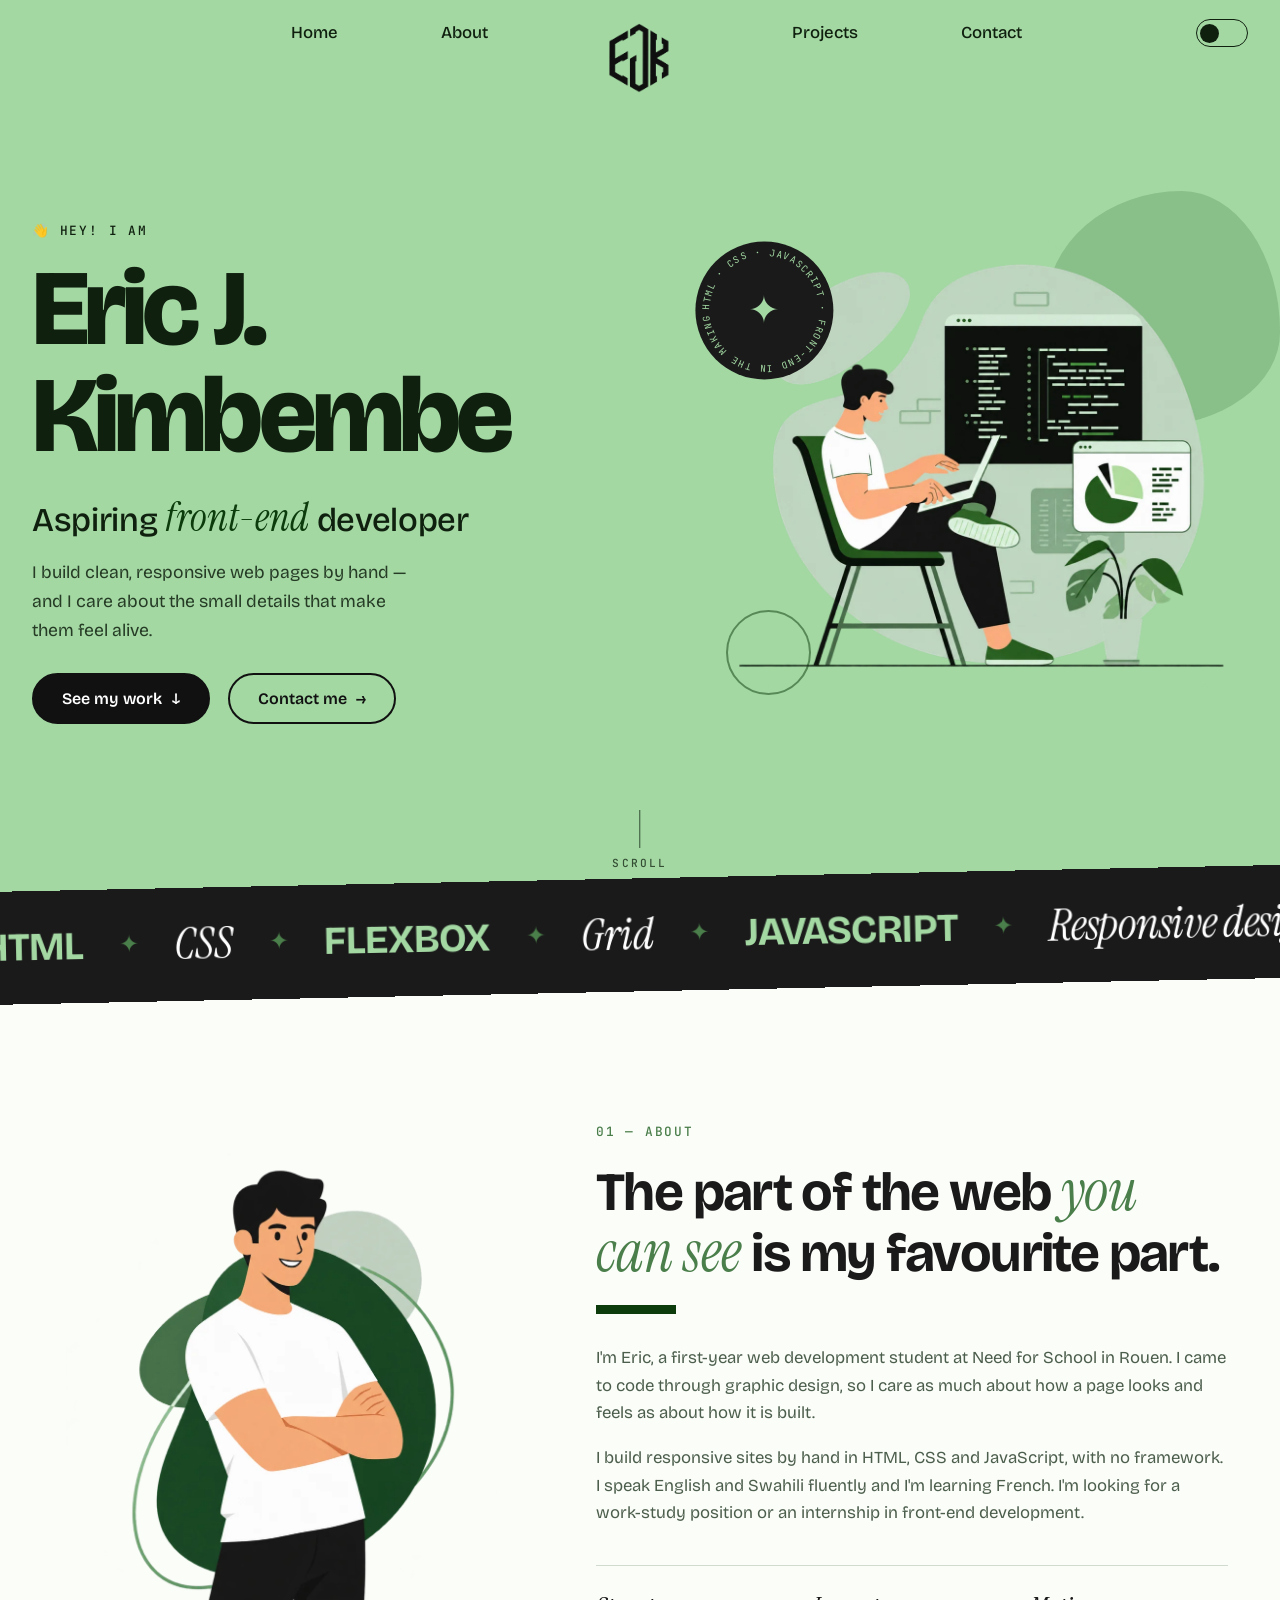
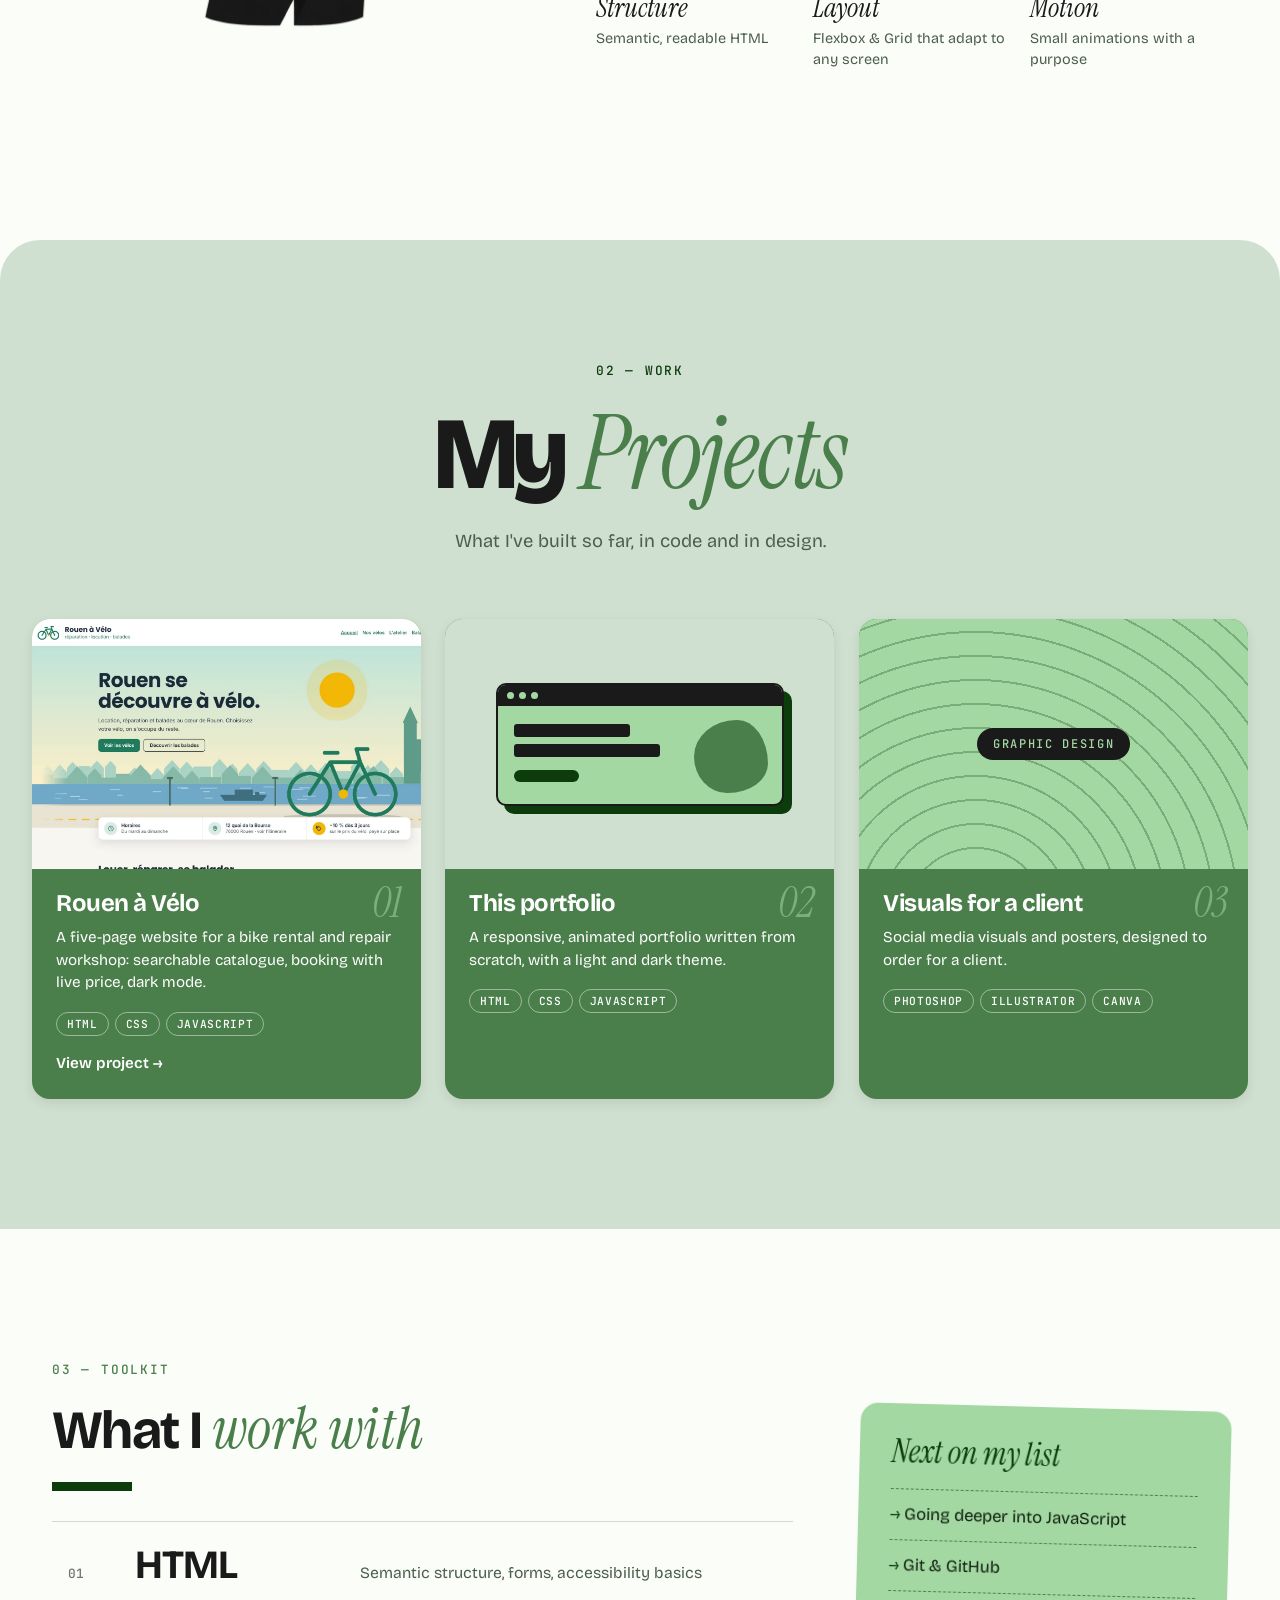
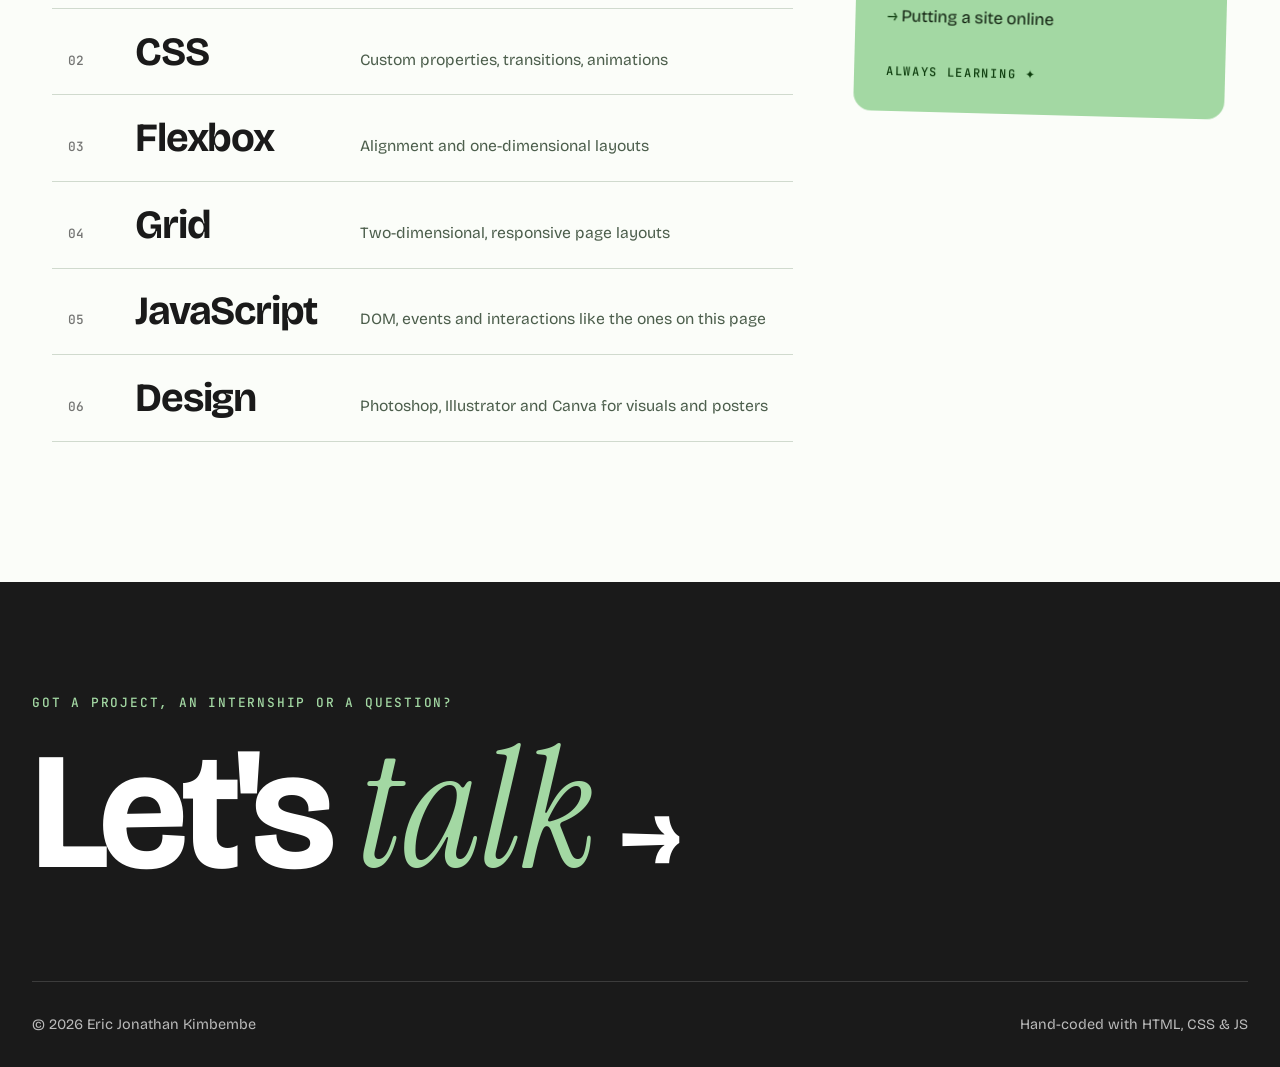
==== commit 4e115039: "Cleaning up" ====
--- a/index.html
+++ b/index.html
@@ -46,7 +46,7 @@
     <!-- ============ BANNER ============ -->
     <section id="banner">
         <div class="bantxt">
-            <h3 class="eyebrow"><span class="wave">👋</span> Hey! I am</h3>
+            <p class="eyebrow"><span class="wave">👋</span> Hey! I am</p>
             <h1>
                 <span class="line"><span>Eric J.</span></span>
                 <span class="line"><span>Kimbembe</span></span>
@@ -58,7 +58,7 @@
                 <a href="pages/contact.html" class="button1 button1--ghost magnetic">Contact me <span aria-hidden="true">→</span></a>
             </div>
         </div>
-        <div class="banimg" data-parallax>
+        <div class="banimg">
             <span class="blob blob--1" data-depth="18"></span>
             <span class="blob blob--2" data-depth="-12"></span>
             <img src="images/ban.webp" alt="Illustration of a developer coding on a laptop" data-depth="8" width="1100" height="1000">
@@ -104,7 +104,7 @@
     <section id="project">
         <p class="eyebrow" data-reveal>02 — Work</p>
         <h2 data-reveal>My <span>Projects</span></h2>
-        <h3 data-reveal>What I've built so far, in code and in design.</h3>
+        <p class="intro" data-reveal>What I've built so far, in code and in design.</p>
         <div class="cards">
             <article class="card" data-reveal data-tilt>
                 <div class="cover">
@@ -112,28 +112,31 @@
                     <img class="shot-dark" src="images/projects/velo-home-dark.webp" alt="Home page of the Rouen à Vélo website, dark mode" loading="lazy">
                 </div>
                 <div class="card__body">
-                    <span class="card__num">01</span>
+                    <span class="card__num" aria-hidden="true">01</span>
                     <h3><a href="pages/rouen-a-velo.html" class="card__link">Rouen à Vélo</a></h3>
                     <p>A five-page website for a bike rental and repair workshop: searchable catalogue, booking with live price, dark mode.</p>
-                    <p class="par"><span>HTML</span><span>CSS</span><span>JavaScript</span></p>
+                    <p class="tags"><span>HTML</span><span>CSS</span><span>JavaScript</span></p>
                     <p class="card__more">View project <span aria-hidden="true">→</span></p>
                 </div>
             </article>
             <article class="card" data-reveal data-tilt>
                 <div class="cover cover--site">
-                    <div class="mini">
-                        <div class="mini__bar"><i></i><i></i><i></i></div>
+                    <!-- a tiny drawing of this website, made only with CSS -->
+                    <div class="mini" aria-hidden="true">
+                        <div class="mini__bar"><span></span><span></span><span></span></div>
                         <div class="mini__body">
-                            <b></b><b></b><u></u>
+                            <span class="mini__line"></span>
+                            <span class="mini__line"></span>
+                            <span class="mini__button"></span>
                             <div class="mini__art"></div>
                         </div>
                     </div>
                 </div>
                 <div class="card__body">
-                    <span class="card__num">02</span>
+                    <span class="card__num" aria-hidden="true">02</span>
                     <h3>This portfolio</h3>
                     <p>A responsive, animated portfolio written from scratch, with a light and dark theme.</p>
-                    <p class="par"><span>HTML</span><span>CSS</span><span>JavaScript</span></p>
+                    <p class="tags"><span>HTML</span><span>CSS</span><span>JavaScript</span></p>
                 </div>
             </article>
             <!-- EDIT ME: to show your design work, put an image inside the cover:
@@ -141,10 +144,10 @@
             <article class="card" data-reveal data-tilt>
                 <div class="cover cover--rings"><span class="cover__label">Graphic design</span></div>
                 <div class="card__body">
-                    <span class="card__num">03</span>
+                    <span class="card__num" aria-hidden="true">03</span>
                     <h3>Visuals for a client</h3>
                     <p>Social media visuals and posters, designed to order for a client.</p>
-                    <p class="par"><span>Photoshop</span><span>Illustrator</span><span>Canva</span></p>
+                    <p class="tags"><span>Photoshop</span><span>Illustrator</span><span>Canva</span></p>
                 </div>
             </article>
         </div>
@@ -156,12 +159,12 @@
             <p class="eyebrow" data-reveal>03 — Toolkit</p>
             <h2 class="h2aft" data-reveal>What I <em>work with</em></h2>
             <ul class="rows">
-                <li data-reveal><span class="rows__n">01</span><strong>HTML</strong><span class="rows__d">Semantic structure, forms, accessibility basics</span></li>
-                <li data-reveal><span class="rows__n">02</span><strong>CSS</strong><span class="rows__d">Custom properties, transitions, animations</span></li>
-                <li data-reveal><span class="rows__n">03</span><strong>Flexbox</strong><span class="rows__d">Alignment and one-dimensional layouts</span></li>
-                <li data-reveal><span class="rows__n">04</span><strong>Grid</strong><span class="rows__d">Two-dimensional, responsive page layouts</span></li>
-                <li data-reveal><span class="rows__n">05</span><strong>JavaScript</strong><span class="rows__d">DOM, events and interactions like the ones on this page</span></li>
-                <li data-reveal><span class="rows__n">06</span><strong>Design</strong><span class="rows__d">Photoshop, Illustrator and Canva for visuals and posters</span></li>
+                <li data-reveal><span class="rows__num">01</span><strong>HTML</strong><span class="rows__text">Semantic structure, forms, accessibility basics</span></li>
+                <li data-reveal><span class="rows__num">02</span><strong>CSS</strong><span class="rows__text">Custom properties, transitions, animations</span></li>
+                <li data-reveal><span class="rows__num">03</span><strong>Flexbox</strong><span class="rows__text">Alignment and one-dimensional layouts</span></li>
+                <li data-reveal><span class="rows__num">04</span><strong>Grid</strong><span class="rows__text">Two-dimensional, responsive page layouts</span></li>
+                <li data-reveal><span class="rows__num">05</span><strong>JavaScript</strong><span class="rows__text">DOM, events and interactions like the ones on this page</span></li>
+                <li data-reveal><span class="rows__num">06</span><strong>Design</strong><span class="rows__text">Photoshop, Illustrator and Canva for visuals and posters</span></li>
             </ul>
         </div>
         <aside data-reveal="right">
--- a/css/style.css
+++ b/css/style.css
@@ -2,28 +2,28 @@
 GLOBAL SETTINGS
  */
 :root {
-    /* brand palette (unchanged) */
-    --head: #A3D8A3;
-    --a: #4A7E4A;
-    --b: #0C3B0C;
-    --c: #1A1A1A;
-    --d: #D0E0D0;
+    /* brand palette */
+    --mint: #A3D8A3;
+    --green: #4A7E4A;
+    --forest: #0C3B0C;
+    --ink: #1A1A1A;
+    --sage: #D0E0D0;
 
     /* roles — these change between light and dark theme */
     --bg: #FBFDF9;
     --text: #1A1A1A;
     --muted: #4C5E4C;
-    --brand-bg: var(--head);    /* header, hero and the "next on my list" note */
+    --brand-bg: var(--mint);    /* header, hero and the "next on my list" note */
     --brand-text: #10200F;
-    --band: var(--d);
-    --card: var(--a);
+    --band: var(--sage);
+    --card: var(--green);
     --line: rgba(12, 59, 12, 0.18);
-    --accent: var(--b);
-    --soft: var(--a);       /* italic words and small labels */
+    --accent: var(--forest);
+    --soft: var(--green);       /* italic words and small labels */
     --error: #B3261E;
     --btn-bg: #111;
     --btn-text: #fff;
-    --foot: var(--c);
+    --foot: var(--ink);
 
     --display: "Bricolage Grotesque", "Segoe UI", system-ui, sans-serif;
     --serif: "Instrument Serif", Georgia, serif;
@@ -42,10 +42,10 @@
     --band: #172117;
     --card: #2B522B;
     --line: rgba(163, 216, 163, 0.2);
-    --accent: var(--head);
-    --soft: var(--head);
+    --accent: var(--mint);
+    --soft: var(--mint);
     --error: #FF9B93;
-    --btn-bg: var(--head);
+    --btn-bg: var(--mint);
     --btn-text: #0E1F0E;
     --foot: #0A0D0A;
 }
@@ -58,7 +58,6 @@
 }
 body {
     margin: 0;
-    padding: 0;
     font-family: var(--display);
     font-size: 1.05rem;
     line-height: 1.65;
@@ -87,8 +86,8 @@
     letter-spacing: 0;
 }
 ::selection {
-    background: var(--b);
-    color: var(--head);
+    background: var(--forest);
+    color: var(--mint);
 }
 :focus-visible {
     outline: 2px solid var(--accent);
@@ -151,7 +150,9 @@
     transform-origin: right;
     transition: transform 0.4s var(--ease);
 }
-.headl a:hover::after, .headr a:hover::after, .is-active::after {
+/* shown on hover, and on the link of the page you are on */
+.headl a:hover::after, .headr a:hover::after,
+.headl [aria-current]::after, .headr [aria-current]::after {
     transform: scaleX(1);
     transform-origin: left;
 }
@@ -168,14 +169,14 @@
     margin-bottom: -50px;
     transition: background 0.4s;
 }
-/* dark theme: swap to the light version of the logo */
-.dark .logo img {
-    content: url("../images/logo-light.webp");
-}
 .logo img {
     height: 70px;
     width: auto;
     display: block;
+}
+/* dark theme: swap to the light version of the logo */
+.dark .logo img {
+    content: url("../images/logo-light.webp");
 }
 .theme-toggle {
     position: absolute;
@@ -218,10 +219,8 @@
 .dark .theme-toggle__dot::after {
     transform: none;
 }
-.burger {
-    display: none;
-}
-.mobile-menu {
+/* phones only: see the RESPONSIVE section */
+.burger, .mobile-menu {
     display: none;
 }
 .progress {
@@ -261,7 +260,7 @@
     border-bottom: 1px solid rgba(255, 255, 255, 0.15);
 }
 .cta .eyebrow {
-    color: var(--head);
+    color: var(--mint);
 }
 .cta__link {
     display: inline-block;
@@ -274,7 +273,7 @@
     transition: color 0.3s;
 }
 .cta__link em {
-    color: var(--head);
+    color: var(--mint);
 }
 .cta__link span {
     display: inline-block;
@@ -282,7 +281,7 @@
     transition: transform 0.5s var(--ease);
 }
 .cta__link:hover {
-    color: var(--head);
+    color: var(--mint);
 }
 .cta__link:hover span {
     transform: translateX(0.25em) rotate(-45deg);
@@ -350,10 +349,11 @@
     font-size: 1.1rem;
     opacity: 0.85;
 }
-#banner .eyebrow, #banner h2, #banner .lead, .buttons {
+/* text that fades in when a page opens */
+#banner .eyebrow, #banner h2, .lead, .buttons {
     animation: fade-up 0.9s 0.45s var(--ease) both;
 }
-#banner .lead {
+.lead {
     animation-delay: 0.55s;
 }
 .buttons {
@@ -383,7 +383,7 @@
     width: 44%;
     aspect-ratio: 1;
     top: -8%; right: -6%;
-    background: var(--a);
+    background: var(--green);
     opacity: 0.28;
     border-radius: 58% 42% 55% 45% / 50% 60% 40% 50%;
     animation: morph 12s ease-in-out infinite;
@@ -404,10 +404,10 @@
     animation: spin 22s linear infinite;
 }
 .badge circle {
-    fill: var(--c);
+    fill: var(--ink);
 }
 .badge text {
-    fill: var(--head);
+    fill: var(--mint);
     font-family: var(--mono);
     font-size: 13.4px;
     letter-spacing: 0.1em;
@@ -477,8 +477,8 @@
 MARQUEE
  */
 .marquee {
-    background: var(--c);
-    color: var(--head);
+    background: var(--ink);
+    color: var(--mint);
     overflow: hidden;
     padding: 18px 0;
     transform: rotate(-1.2deg) scale(1.03);
@@ -512,7 +512,7 @@
 .marquee i {
     font-style: normal;
     font-size: 0.6em;
-    color: var(--a);
+    color: var(--green);
 }
 /*
 MAIN:ABOUT
@@ -603,13 +603,17 @@
     letter-spacing: -0.02em;
     color: var(--soft);
 }
-#project > h3 {
+/* darker than the other labels: this one sits on a green background */
+#project .eyebrow {
+    color: var(--accent);
+}
+.intro {
     margin: 1.2rem auto 4rem;
     max-width: 40ch;
     font-size: 1.15rem;
-    font-weight: 400;
     line-height: 1.5;
     color: var(--muted);
+    text-wrap: balance;
 }
 .cards {
     display: grid;
@@ -635,7 +639,7 @@
     place-items: center;
     height: 250px;
     overflow: hidden;
-    background: var(--head);
+    background: var(--mint);
 }
 .cover img {
     width: 100%;
@@ -658,10 +662,11 @@
     font-style: italic;
     font-size: 2.6rem;
     line-height: 1;
-    color: var(--head);
+    color: var(--mint);
     opacity: 0.55;
 }
 .card h3 {
+    padding-right: 3rem;    /* room for the big number in the corner */
     font-size: 1.5rem;
     font-weight: 700;
     letter-spacing: -0.02em;
@@ -670,21 +675,19 @@
     margin: 0.6rem 0 0;
     font-size: 0.95rem;
     line-height: 1.5;
-    color: rgba(255, 255, 255, 0.85);
-}
-.par {
+}
+.tags {
     display: flex;
     flex-wrap: wrap;
     gap: 6px;
 }
-.card .par {
+.card .tags {
     margin-top: 1.1rem;
 }
-.par span {
+.tags span {
     font: 500 0.7rem var(--mono);
     letter-spacing: 0.06em;
     text-transform: uppercase;
-    color: white;
     padding: 4px 10px;
     border: 1px solid rgba(255, 255, 255, 0.45);
     border-radius: 99px;
@@ -692,15 +695,16 @@
 /* cover 2: a tiny drawing of this website, made only with CSS */
 .mini {
     width: 74%;
+    max-width: 300px;
     border-radius: 10px;
     overflow: hidden;
-    background: var(--head);
-    border: 2px solid var(--c);
-    box-shadow: 8px 8px 0 var(--b);
+    background: var(--mint);
+    border: 2px solid var(--ink);
+    box-shadow: 8px 8px 0 var(--forest);
     transition: transform 0.6s var(--ease);
 }
 .cover--site {
-    background: var(--d);
+    background: var(--sage);
 }
 .card:hover .mini {
     transform: translateY(-6px) rotate(-2deg) scale(1.04);
@@ -709,13 +713,13 @@
     display: flex;
     gap: 5px;
     padding: 7px 9px;
-    background: var(--c);
-}
-.mini__bar i {
+    background: var(--ink);
+}
+.mini__bar span {
     width: 7px;
     height: 7px;
     border-radius: 50%;
-    background: var(--head);
+    background: var(--mint);
 }
 .mini__body {
     position: relative;
@@ -723,23 +727,21 @@
     gap: 7px;
     padding: 18px 16px 22px;
 }
-.mini__body b {
-    display: block;
+.mini__line {
     height: 13px;
     width: 46%;
     border-radius: 3px;
-    background: var(--c);
-}
-.mini__body b + b {
+    background: var(--ink);
+}
+.mini__line + .mini__line {
     width: 58%;
 }
-.mini__body u {
-    display: block;
+.mini__button {
     height: 12px;
     width: 26%;
     margin-top: 6px;
     border-radius: 99px;
-    background: var(--b);
+    background: var(--forest);
 }
 .mini__art {
     position: absolute;
@@ -747,20 +749,20 @@
     width: 26%;
     aspect-ratio: 1;
     border-radius: 58% 42% 55% 45% / 50% 60% 40% 50%;
-    background: var(--a);
+    background: var(--green);
 }
 /* cover 3: rings */
 .cover--rings {
     background:
         repeating-radial-gradient(circle at 30% 120%, transparent 0 22px, rgba(12, 59, 12, 0.28) 22px 24px),
-        var(--head);
+        var(--mint);
 }
 .cover__label {
     font: 500 0.75rem var(--mono);
     letter-spacing: 0.14em;
     text-transform: uppercase;
-    color: var(--head);
-    background: var(--c);
+    color: var(--mint);
+    background: var(--ink);
     padding: 8px 16px;
     border-radius: 99px;
 }
@@ -768,7 +770,8 @@
     color: inherit;
     text-decoration: none;
 }
-/* makes the whole card clickable */
+/* makes the whole card clickable: an invisible layer that also
+   covers the 250px cover above the text */
 .card__link::after {
     content: "";
     position: absolute;
@@ -776,8 +779,10 @@
 }
 .card .card__more {
     font-weight: 600;
-    color: var(--head);
     margin-top: 1rem;
+}
+.dark .card__more {
+    color: var(--mint);
 }
 .card__more span {
     display: inline-block;
@@ -806,6 +811,7 @@
 }
 .rows li {
     position: relative;
+    z-index: 0;     /* keeps the hover layer below (z-index: -1) inside the row */
     display: grid;
     grid-template-columns: 3.2rem minmax(8rem, 0.8fr) 1.6fr;
     align-items: baseline;
@@ -821,7 +827,7 @@
     position: absolute;
     inset: 0;
     z-index: -1;
-    background: var(--a);
+    background: var(--green);
     transform: scaleY(0);
     transform-origin: bottom;
     transition: transform 0.45s var(--ease);
@@ -833,7 +839,7 @@
 .rows li:hover::before {
     transform: scaleY(1);
 }
-.rows__n {
+.rows__num {
     font: 500 0.8rem var(--mono);
     opacity: 0.6;
 }
@@ -843,12 +849,12 @@
     letter-spacing: -0.03em;
     line-height: 1.1;
 }
-.rows__d {
+.rows__text {
     color: var(--muted);
     font-size: 0.98rem;
     transition: color 0.35s;
 }
-.rows li:hover .rows__d {
+.rows li:hover .rows__text {
     color: rgba(255, 255, 255, 0.9);
 }
 aside {
@@ -910,7 +916,7 @@
     gap: 3rem;
     padding: 8rem 4rem 6rem;
     color: white;
-    background: var(--c);
+    background: var(--ink);
 }
 .contactl h1 {
     font-size: clamp(2.6rem, 5.4vw, 5rem);
@@ -919,10 +925,7 @@
     line-height: 1;
 }
 .contactl h1 em, .contactl .eyebrow {
-    color: var(--head);
-}
-.contactl .lead {
-    animation: fade-up 0.9s 0.45s var(--ease) both;
+    color: var(--mint);
 }
 .contactr {
     background: var(--band);
@@ -985,7 +988,7 @@
     margin-top: 0.4rem;
     padding: 0.6rem 0;
     border: none;
-    border-bottom: 1px solid var(--a);
+    border-bottom: 1px solid var(--green);
     border-radius: 0;
     background: transparent;
     color: var(--text);
@@ -1039,7 +1042,7 @@
     flex: none;
     margin: 0;
     padding: 0;
-    accent-color: var(--b);
+    accent-color: var(--accent);
     cursor: pointer;
 }
 form .button1 {
@@ -1056,8 +1059,8 @@
 .form-note.is-ok {
     padding: 0.9rem 1.1rem;
     border-radius: 12px;
-    background: var(--b);
-    color: var(--head);
+    background: var(--forest);
+    color: var(--mint);
     animation: fade-up 0.5s var(--ease);
 }
 .form-note.is-error {
@@ -1075,7 +1078,7 @@
     margin: 0 auto;
     padding: 0 2rem;
 }
-.phero {
+.project-hero {
     padding: 110px 0 60px;
 }
 .back {
@@ -1090,23 +1093,19 @@
 .back:hover {
     color: var(--accent);
 }
-.phero h1 {
+.project-hero h1 {
     font-size: clamp(3.4rem, 11vw, 9.5rem);
     font-weight: 800;
     letter-spacing: -0.045em;
     line-height: 0.9;
 }
-.phero h1 em {
+.project-hero h1 em {
     color: var(--soft);
     letter-spacing: -0.02em;
 }
-.phero .lead {
+.project-hero .lead {
     max-width: 48ch;
     font-size: 1.25rem;
-    animation: fade-up 0.9s 0.45s var(--ease) both;
-}
-.phero .buttons {
-    animation: fade-up 0.9s 0.55s var(--ease) both;
 }
 .facts {
     display: grid;
@@ -1139,25 +1138,25 @@
 }
 /* screenshot inside a little browser window */
 .browser {
-    border: 2px solid var(--c);
+    border: 2px solid var(--ink);
     border-radius: 14px;
     overflow: hidden;
-    background: var(--c);
-    box-shadow: 12px 12px 0 var(--a);
+    background: var(--ink);
+    box-shadow: 12px 12px 0 var(--green);
 }
 .dark .browser {
-    border-color: var(--a);
+    border-color: var(--green);
 }
 .browser__bar {
     display: flex;
     gap: 6px;
     padding: 10px 12px;
 }
-.browser__bar i {
+.browser__bar span {
     width: 10px;
     height: 10px;
     border-radius: 50%;
-    background: var(--head);
+    background: var(--mint);
 }
 /* Every screenshot exists twice: the light one shows on the light theme,
    the dark one on the dark theme. */
@@ -1212,21 +1211,21 @@
     background: var(--btn-bg);
     color: var(--btn-text);
 }
-.pblock {
+.project-block {
     display: grid;
     grid-template-columns: 1fr 1fr;
     gap: clamp(2rem, 6vw, 6rem);
     padding: 130px 0 0;
 }
-.pblock--stack {
+.project-block--stack {
     grid-template-columns: 1fr;
     gap: 1rem;
 }
-.pblock__text {
+.project-block__text {
     padding-top: 2.6rem;
     color: var(--muted);
 }
-.pblock__text p {
+.project-block__text p {
     margin: 0 0 1.2rem;
 }
 .gallery {
@@ -1254,26 +1253,26 @@
 .phone {
     flex: 0 1 240px;
     min-width: 0;
-    border: 8px solid var(--c);
+    border: 8px solid var(--ink);
     border-radius: 34px;
     overflow: hidden;
     box-shadow: 0 30px 50px -24px rgba(12, 59, 12, 0.6);
 }
 /* dark theme: a lighter green behind the phones, so their black frames stand out */
 .dark .shot--phones {
-    background: var(--a);
+    background: var(--green);
 }
 .dark .shot--phones figcaption {
     color: white;
 }
-.pnext {
+.project-nav {
     display: flex;
     flex-wrap: wrap;
     justify-content: space-between;
     gap: 1rem;
     padding: 110px 0 120px;
 }
-.pnext .button1 {
+.project-nav .button1 {
     margin: 0;
 }
 /*
@@ -1300,8 +1299,8 @@
     display: grid;
     place-items: center;
     border-radius: 50%;
-    background: var(--head);
-    color: var(--c);
+    background: var(--mint);
+    color: var(--ink);
     font-size: 1.4rem;
     text-decoration: none;
     box-shadow: 0 4px 12px rgba(0, 0, 0, 0.25);
@@ -1341,11 +1340,9 @@
 }
 @keyframes rise {
     from { transform: translateY(110%); }
-    to { transform: none; }
 }
 @keyframes fade-up {
     from { opacity: 0; transform: translateY(24px); }
-    to { opacity: 1; transform: none; }
 }
 @keyframes spin {
     to { transform: rotate(360deg); }
@@ -1519,7 +1516,7 @@
     .rows li {
         grid-template-columns: 2.4rem 1fr;
     }
-    .rows__d {
+    .rows__text {
         grid-column: 2;
     }
     .cta {
@@ -1534,20 +1531,20 @@
     .project {
         padding: 0 1.4rem;
     }
-    .phero {
+    .project-hero {
         padding: 90px 0 40px;
     }
     .facts {
         grid-template-columns: 1fr 1fr;
     }
     .browser {
-        box-shadow: 7px 7px 0 var(--a);
-    }
-    .pblock, .gallery {
+        box-shadow: 7px 7px 0 var(--green);
+    }
+    .project-block, .gallery {
         grid-template-columns: 1fr;
         padding-top: 90px;
     }
-    .pblock__text {
+    .project-block__text {
         padding-top: 0;
     }
     .shot--phones {
@@ -1563,7 +1560,7 @@
         border-width: 4px;
         border-radius: 16px;
     }
-    .pnext {
+    .project-nav {
         padding: 80px 0 90px;
     }
     .contactl, .contactr {
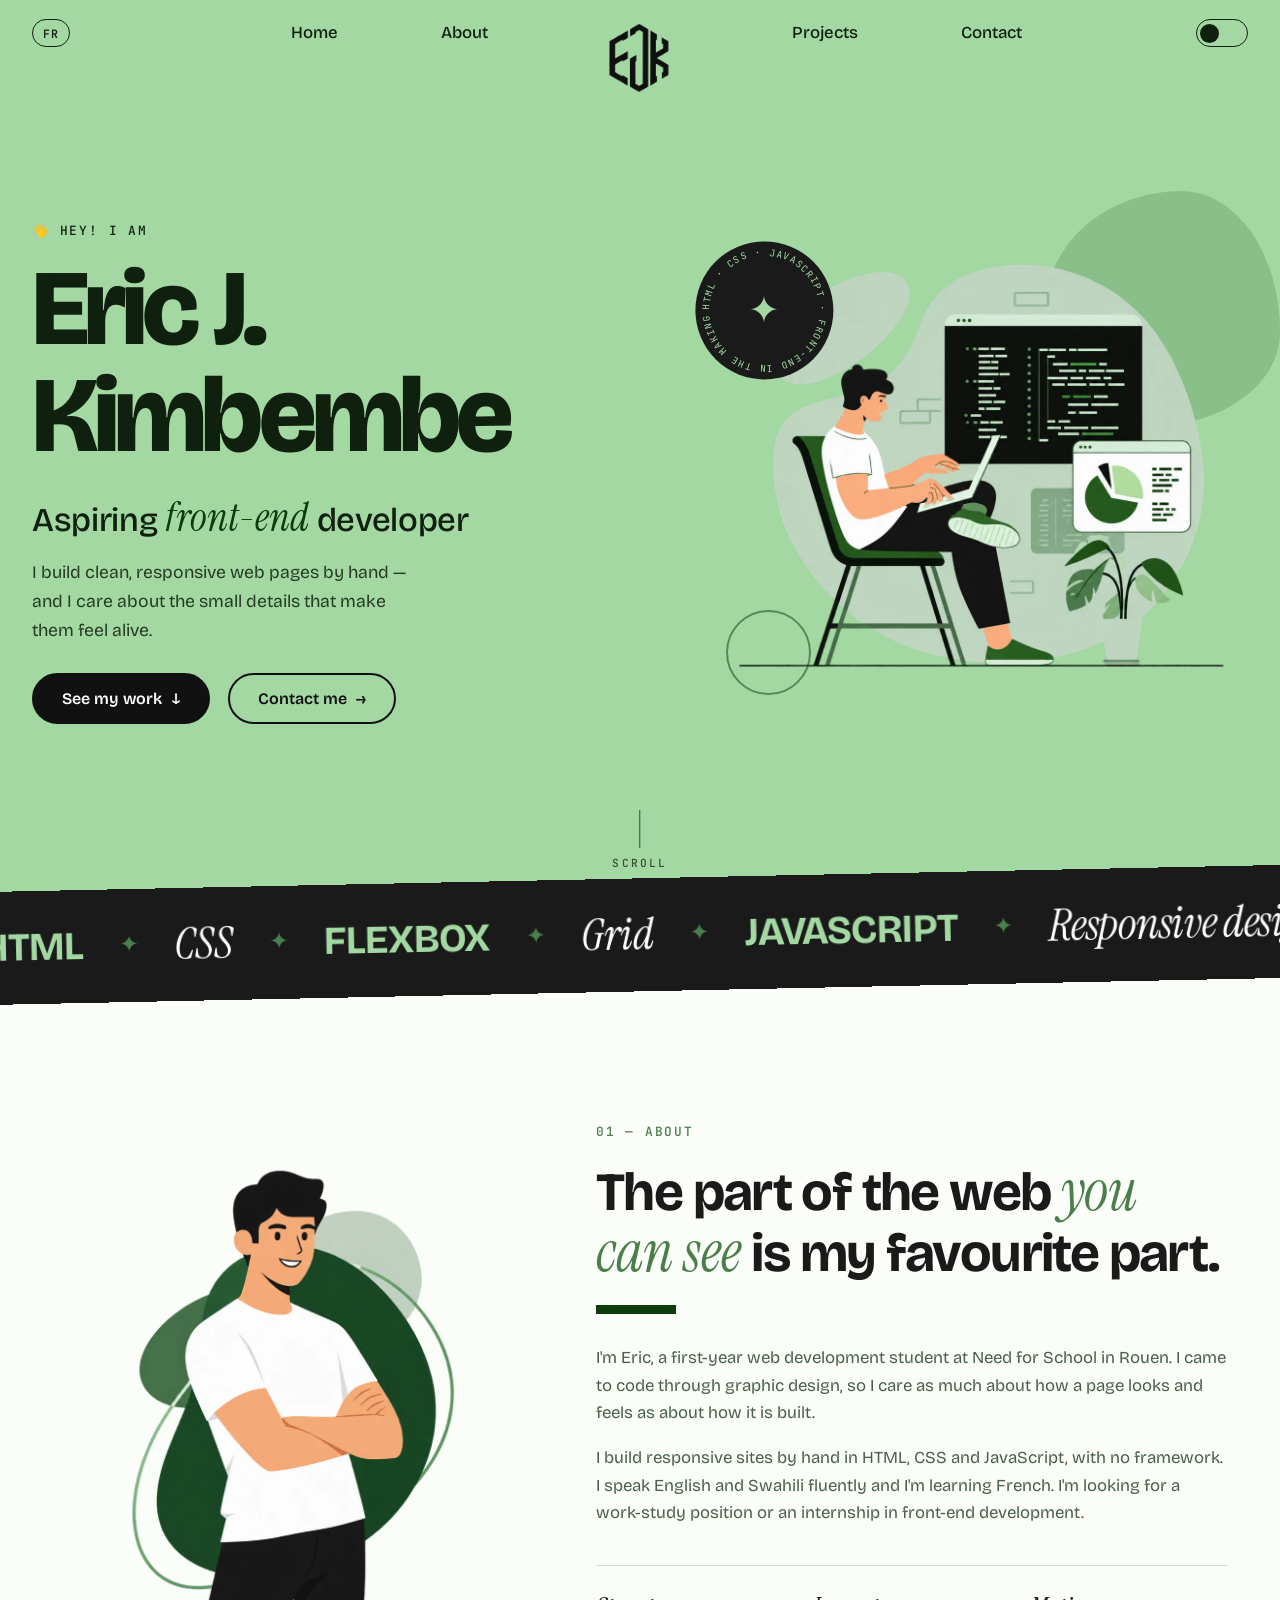
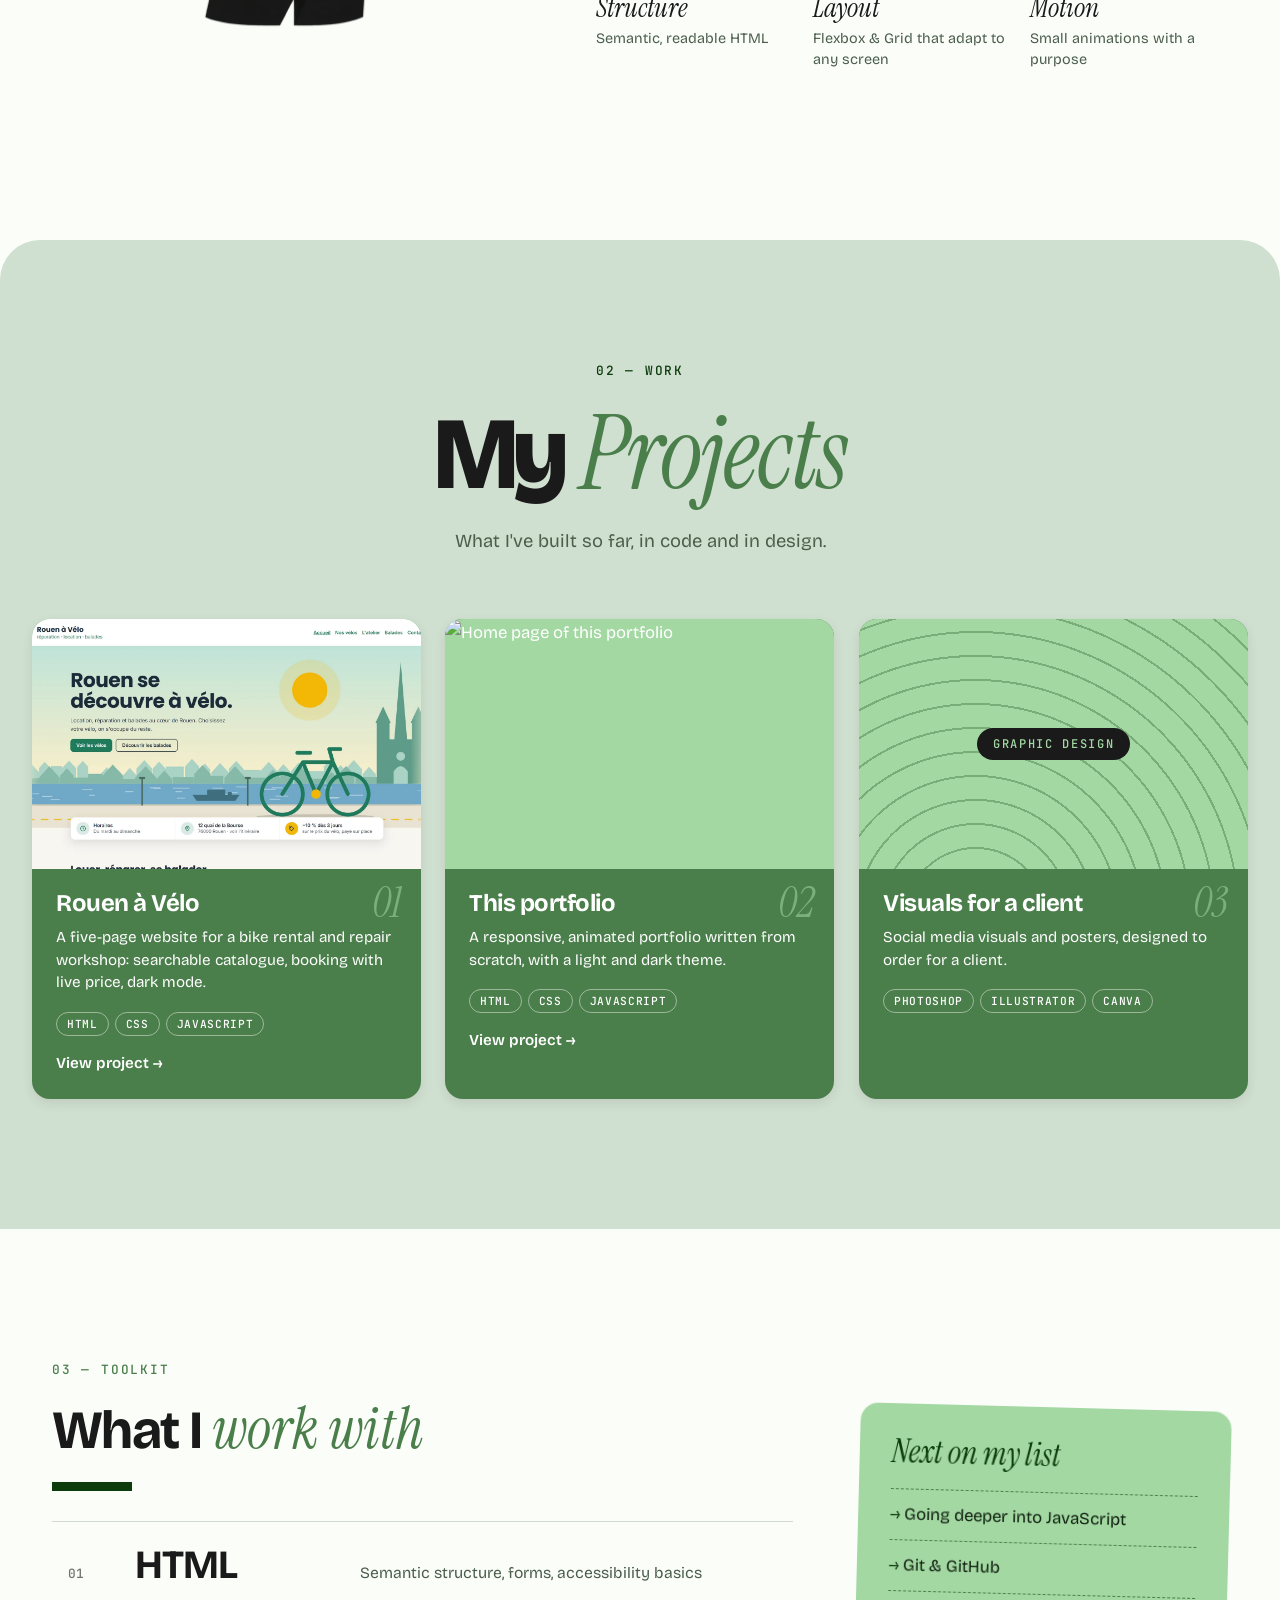
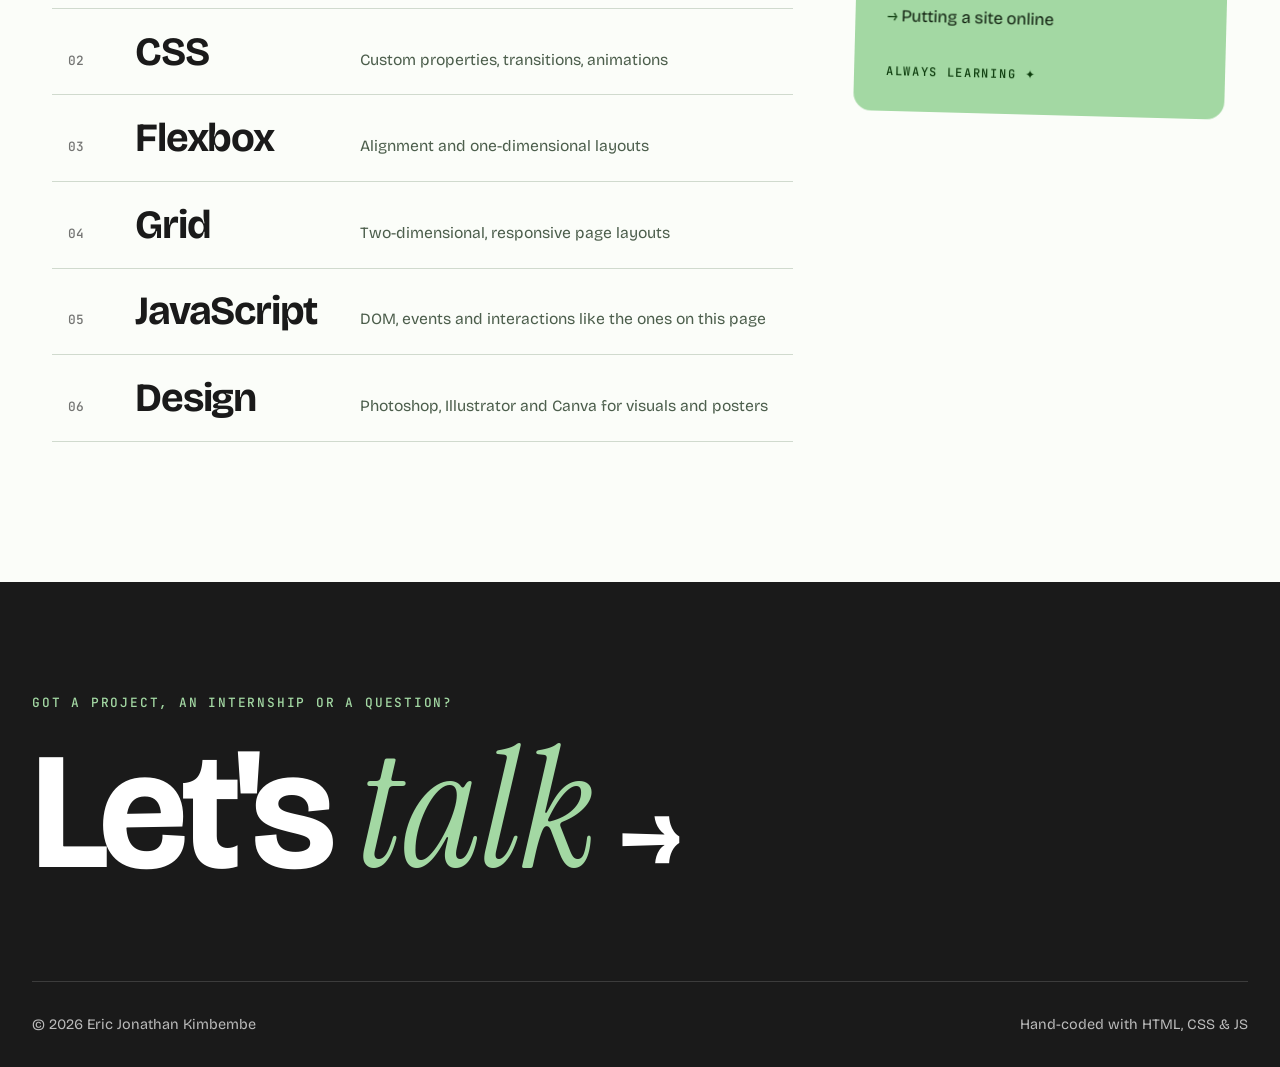
==== commit fa235a10: "Update" ====
--- a/index.html
+++ b/index.html
@@ -3,8 +3,8 @@
 <head>
     <meta charset="UTF-8">
     <meta name="viewport" content="width=device-width, initial-scale=1">
-    <title>Eric J. Kimbembe — Front-end Developer</title>
-    <meta name="description" content="Portfolio of Eric J. Kimbembe, aspiring front-end developer. Hand-coded with HTML, CSS and JavaScript.">
+    <title data-i18n="home.title">Eric J. Kimbembe — Front-end Developer</title>
+    <meta name="description" data-i18n-content="home.description" content="Portfolio of Eric J. Kimbembe, aspiring front-end developer. Hand-coded with HTML, CSS and JavaScript.">
     <link rel="icon" href="images/favicon.png">
     <link rel="preconnect" href="https://fonts.googleapis.com">
     <link rel="preconnect" href="https://fonts.gstatic.com" crossorigin>
@@ -16,29 +16,30 @@
 <div class="progress" aria-hidden="true"></div>
 
 <header>
-    <button class="theme-toggle" type="button" aria-label="Switch between light and dark theme">
+    <button class="theme-toggle" type="button" aria-label="Switch between light and dark theme" data-i18n-aria-label="a11y.theme">
         <span class="theme-toggle__dot"></span>
     </button>
-    <nav class="headl" aria-label="Main left">
-        <a href="index.html">Home</a>
-        <a href="#about">About</a>
+    <button class="lang-toggle" type="button" lang="fr" aria-label="Version française">FR</button>
+    <nav class="headl" aria-label="Main left" data-i18n-aria-label="a11y.navLeft">
+        <a href="index.html" data-i18n="nav.home">Home</a>
+        <a href="#about" data-i18n="nav.about">About</a>
     </nav>
-    <a href="#top" class="logo" aria-label="Back to top"><img src="images/logo.webp" alt="EJK"></a>
-    <nav class="headr" aria-label="Main right">
-        <a href="#project">Projects</a>
+    <a href="#top" class="logo" aria-label="Back to top" data-i18n-aria-label="a11y.top"><img src="images/logo.webp" alt="EJK"></a>
+    <nav class="headr" aria-label="Main right" data-i18n-aria-label="a11y.navRight">
+        <a href="#project" data-i18n="nav.projects">Projects</a>
         <a href="pages/contact.html">Contact</a>
     </nav>
-    <button class="burger" type="button" aria-label="Open menu" aria-expanded="false">
+    <button class="burger" type="button" aria-label="Menu" aria-expanded="false">
         <span></span><span></span>
     </button>
 </header>
 
 <!-- Full-screen menu (phones) -->
-<nav class="mobile-menu" aria-label="Mobile">
-    <a href="index.html"><small>01</small>Home</a>
-    <a href="#about"><small>02</small>About</a>
-    <a href="#project"><small>03</small>Projects</a>
-    <a href="#skills"><small>04</small>Toolkit</a>
+<nav class="mobile-menu" aria-label="Mobile" data-i18n-aria-label="a11y.navMobile">
+    <a href="index.html"><small>01</small><span data-i18n="nav.home">Home</span></a>
+    <a href="#about"><small>02</small><span data-i18n="nav.about">About</span></a>
+    <a href="#project"><small>03</small><span data-i18n="nav.projects">Projects</span></a>
+    <a href="#skills"><small>04</small><span data-i18n="nav.toolkit">Toolkit</span></a>
     <a href="pages/contact.html"><small>05</small>Contact</a>
 </nav>
 
@@ -46,22 +47,22 @@
     <!-- ============ BANNER ============ -->
     <section id="banner">
         <div class="bantxt">
-            <p class="eyebrow"><span class="wave">👋</span> Hey! I am</p>
+            <p class="eyebrow"><span class="wave">👋</span> <span data-i18n="home.hello">Hey! I am</span></p>
             <h1>
                 <span class="line"><span>Eric J.</span></span>
                 <span class="line"><span>Kimbembe</span></span>
             </h1>
-            <h2>Aspiring <em>front-end</em> developer</h2>
-            <p class="lead">I build clean, responsive web pages by hand — and I care about the small details that make them feel alive.</p>
+            <h2 data-i18n="home.role">Aspiring <em>front-end</em> developer</h2>
+            <p class="lead" data-i18n="home.lead">I build clean, responsive web pages by hand — and I care about the small details that make them feel alive.</p>
             <div class="buttons">
-                <a href="#project" class="button1 magnetic">See my work <span aria-hidden="true">↓</span></a>
-                <a href="pages/contact.html" class="button1 button1--ghost magnetic">Contact me <span aria-hidden="true">→</span></a>
+                <a href="#project" class="button1 magnetic" data-i18n="home.seeWork">See my work <span aria-hidden="true">↓</span></a>
+                <a href="pages/contact.html" class="button1 button1--ghost magnetic" data-i18n="btn.contact">Contact me <span aria-hidden="true">→</span></a>
             </div>
         </div>
         <div class="banimg">
             <span class="blob blob--1" data-depth="18"></span>
             <span class="blob blob--2" data-depth="-12"></span>
-            <img src="images/ban.webp" alt="Illustration of a developer coding on a laptop" data-depth="8" width="1100" height="1000">
+            <img src="images/ban.webp" alt="Illustration of a developer coding on a laptop" data-i18n-alt="home.bannerAlt" data-depth="8" width="1100" height="1000">
             <!-- Spinning text badge -->
             <svg class="badge" viewBox="0 0 200 200" aria-hidden="true" data-depth="-22">
                 <defs><path id="circle" d="M100,100 m-78,0 a78,78 0 1,1 156,0 a78,78 0 1,1 -156,0"/></defs>
@@ -70,7 +71,7 @@
                 <text class="badge__star" x="100" y="118" text-anchor="middle">✦</text>
             </svg>
         </div>
-        <a href="#about" class="scroll-hint" aria-label="Scroll to About"><span></span>Scroll</a>
+        <a href="#about" class="scroll-hint" aria-label="Scroll to About" data-i18n-aria-label="home.scrollLabel"><span class="scroll-hint__line"></span><span data-i18n="home.scroll">Scroll</span></a>
     </section>
 
     <!-- ============ MARQUEE ============ -->
@@ -84,69 +85,62 @@
     <!-- ============ ABOUT ============ -->
     <section id="about">
         <div class="abimg" data-reveal="left">
-            <img src="images/moi01.webp" alt="Illustration of Eric" width="900" height="991" loading="lazy">
+            <img src="images/moi01.webp" alt="Illustration of Eric" data-i18n-alt="about.alt" width="900" height="991" loading="lazy">
         </div>
         <div class="abtxt" data-reveal>
-            <p class="eyebrow">01 — About</p>
-            <h2 class="h2aft">The part of the web <em>you can see</em> is my favourite part.</h2>
+            <p class="eyebrow" data-i18n="about.eyebrow">01 — About</p>
+            <h2 class="h2aft" data-i18n="about.title">The part of the web <em>you can see</em> is my favourite part.</h2>
             <!-- EDIT ME: this text is based on your CV — adjust it in your own words -->
-            <p>I'm Eric, a first-year web development student at Need for School in Rouen. I came to code through graphic design, so I care as much about how a page looks and feels as about how it is built.</p>
-            <p>I build responsive sites by hand in HTML, CSS and JavaScript, with no framework. I speak English and Swahili fluently and I'm learning French. I'm looking for a work-study position or an internship in front-end development.</p>
+            <p data-i18n="about.p1">I'm Eric, a first-year web development student at Need for School in Rouen. I came to code through graphic design, so I care as much about how a page looks and feels as about how it is built.</p>
+            <p data-i18n="about.p2">I build responsive sites by hand in HTML, CSS and JavaScript, with no framework. I speak English and Swahili fluently and I'm learning French. I'm looking for a work-study position or an internship in front-end development.</p>
             <ul class="values">
-                <li><strong>Structure</strong><span>Semantic, readable HTML</span></li>
-                <li><strong>Layout</strong><span>Flexbox &amp; Grid that adapt to any screen</span></li>
-                <li><strong>Motion</strong><span>Small animations with a purpose</span></li>
+                <li><strong>Structure</strong><span data-i18n="about.v1text">Semantic, readable HTML</span></li>
+                <li><strong data-i18n="about.v2">Layout</strong><span data-i18n="about.v2text">Flexbox &amp; Grid that adapt to any screen</span></li>
+                <li><strong data-i18n="about.v3">Motion</strong><span data-i18n="about.v3text">Small animations with a purpose</span></li>
             </ul>
         </div>
     </section>
 
     <!-- ============ PROJECTS ============ -->
     <section id="project">
-        <p class="eyebrow" data-reveal>02 — Work</p>
-        <h2 data-reveal>My <span>Projects</span></h2>
-        <p class="intro" data-reveal>What I've built so far, in code and in design.</p>
+        <p class="eyebrow" data-reveal data-i18n="projects.eyebrow">02 — Work</p>
+        <h2 data-reveal data-i18n="projects.title">My <span>Projects</span></h2>
+        <p class="intro" data-reveal data-i18n="projects.intro">What I've built so far, in code and in design.</p>
         <div class="cards">
             <article class="card" data-reveal data-tilt>
                 <div class="cover">
-                    <img class="shot-light" src="images/projects/velo-home-light.webp" alt="Home page of the Rouen à Vélo website" loading="lazy">
-                    <img class="shot-dark" src="images/projects/velo-home-dark.webp" alt="Home page of the Rouen à Vélo website, dark mode" loading="lazy">
+                    <img class="shot-light" src="images/projects/velo-home-light.webp" alt="Home page of the Rouen à Vélo website" data-i18n-alt="card.velo.alt" loading="lazy">
+                    <img class="shot-dark" src="images/projects/velo-home-dark.webp" alt="Home page of the Rouen à Vélo website, dark mode" data-i18n-alt="card.velo.altDark" loading="lazy">
                 </div>
                 <div class="card__body">
                     <span class="card__num" aria-hidden="true">01</span>
                     <h3><a href="pages/rouen-a-velo.html" class="card__link">Rouen à Vélo</a></h3>
-                    <p>A five-page website for a bike rental and repair workshop: searchable catalogue, booking with live price, dark mode.</p>
+                    <p data-i18n="card.velo.text">A five-page website for a bike rental and repair workshop: searchable catalogue, booking with live price, dark mode.</p>
                     <p class="tags"><span>HTML</span><span>CSS</span><span>JavaScript</span></p>
-                    <p class="card__more">View project <span aria-hidden="true">→</span></p>
+                    <p class="card__more" data-i18n="card.more">View project <span aria-hidden="true">→</span></p>
                 </div>
             </article>
             <article class="card" data-reveal data-tilt>
-                <div class="cover cover--site">
-                    <!-- a tiny drawing of this website, made only with CSS -->
-                    <div class="mini" aria-hidden="true">
-                        <div class="mini__bar"><span></span><span></span><span></span></div>
-                        <div class="mini__body">
-                            <span class="mini__line"></span>
-                            <span class="mini__line"></span>
-                            <span class="mini__button"></span>
-                            <div class="mini__art"></div>
-                        </div>
-                    </div>
+                <div class="cover">
+                    <img class="shot-light" src="images/projects/portfolio-home-light.webp" alt="Home page of this portfolio" data-i18n-alt="card.portfolio.alt" loading="lazy">
+                    <img class="shot-dark" src="images/projects/portfolio-home-dark.webp" alt="Home page of this portfolio, dark mode" data-i18n-alt="card.portfolio.altDark" loading="lazy">
                 </div>
                 <div class="card__body">
                     <span class="card__num" aria-hidden="true">02</span>
-                    <h3>This portfolio</h3>
-                    <p>A responsive, animated portfolio written from scratch, with a light and dark theme.</p>
+                    <h3><a href="pages/portfolio.html" class="card__link" data-i18n="card.portfolio.title">This portfolio</a></h3>
+                    <p data-i18n="card.portfolio.text">A responsive, animated portfolio written from scratch, with a light and dark theme.</p>
                     <p class="tags"><span>HTML</span><span>CSS</span><span>JavaScript</span></p>
+                    <p class="card__more" data-i18n="card.more">View project <span aria-hidden="true">→</span></p>
                 </div>
             </article>
             <!-- EDIT ME: to show your design work, put an image inside the cover:
                  <div class="cover"><img src="images/projects/your-visual.jpg" alt="..."></div> -->
             <article class="card" data-reveal data-tilt>
-                <div class="cover cover--rings"><span class="cover__label">Graphic design</span></div>
+                <div class="cover cover--rings"><span class="cover__label" data-i18n="card.design.label">Graphic design</span></div>
                 <div class="card__body">
                     <span class="card__num" aria-hidden="true">03</span>
-                    <h3>Visuals for a client</h3>
-                    <p>Social media visuals and posters, designed to order for a client.</p>
+                    <h3 data-i18n="card.design.title">Visuals for a client</h3>
+                    <p data-i18n="card.design.text">Social media visuals and posters, designed to order for a client.</p>
                     <p class="tags"><span>Photoshop</span><span>Illustrator</span><span>Canva</span></p>
                 </div>
             </article>
@@ -156,43 +150,44 @@
     <!-- ============ SKILLS ============ -->
     <section id="skills">
         <div>
-            <p class="eyebrow" data-reveal>03 — Toolkit</p>
-            <h2 class="h2aft" data-reveal>What I <em>work with</em></h2>
+            <p class="eyebrow" data-reveal data-i18n="skills.eyebrow">03 — Toolkit</p>
+            <h2 class="h2aft" data-reveal data-i18n="skills.title">What I <em>work with</em></h2>
             <ul class="rows">
-                <li data-reveal><span class="rows__num">01</span><strong>HTML</strong><span class="rows__text">Semantic structure, forms, accessibility basics</span></li>
-                <li data-reveal><span class="rows__num">02</span><strong>CSS</strong><span class="rows__text">Custom properties, transitions, animations</span></li>
-                <li data-reveal><span class="rows__num">03</span><strong>Flexbox</strong><span class="rows__text">Alignment and one-dimensional layouts</span></li>
-                <li data-reveal><span class="rows__num">04</span><strong>Grid</strong><span class="rows__text">Two-dimensional, responsive page layouts</span></li>
-                <li data-reveal><span class="rows__num">05</span><strong>JavaScript</strong><span class="rows__text">DOM, events and interactions like the ones on this page</span></li>
-                <li data-reveal><span class="rows__num">06</span><strong>Design</strong><span class="rows__text">Photoshop, Illustrator and Canva for visuals and posters</span></li>
+                <li data-reveal><span class="rows__num">01</span><strong>HTML</strong><span class="rows__text" data-i18n="skills.html">Semantic structure, forms, accessibility basics</span></li>
+                <li data-reveal><span class="rows__num">02</span><strong>CSS</strong><span class="rows__text" data-i18n="skills.css">Custom properties, transitions, animations</span></li>
+                <li data-reveal><span class="rows__num">03</span><strong>Flexbox</strong><span class="rows__text" data-i18n="skills.flexbox">Alignment and one-dimensional layouts</span></li>
+                <li data-reveal><span class="rows__num">04</span><strong>Grid</strong><span class="rows__text" data-i18n="skills.grid">Two-dimensional, responsive page layouts</span></li>
+                <li data-reveal><span class="rows__num">05</span><strong>JavaScript</strong><span class="rows__text" data-i18n="skills.js">DOM, events and interactions like the ones on this page</span></li>
+                <li data-reveal><span class="rows__num">06</span><strong data-i18n="skills.designName">Design</strong><span class="rows__text" data-i18n="skills.design">Photoshop, Illustrator and Canva for visuals and posters</span></li>
             </ul>
         </div>
         <aside data-reveal="right">
-            <h3>Next on my list</h3>
+            <h3 data-i18n="next.title">Next on my list</h3>
             <!-- EDIT ME: what you want to learn next -->
             <ul>
-                <li>Going deeper into JavaScript</li>
-                <li>Git &amp; GitHub</li>
-                <li>Putting a site online</li>
+                <li data-i18n="next.js">Going deeper into JavaScript</li>
+                <li data-i18n="next.git">Git &amp; GitHub</li>
+                <li data-i18n="next.online">Putting a site online</li>
             </ul>
-            <p class="aside__note">Always learning <span aria-hidden="true">✦</span></p>
+            <p class="aside__note" data-i18n="next.note">Always learning <span aria-hidden="true">✦</span></p>
         </aside>
     </section>
 </main>
 
-<a href="#top" class="to-top" aria-label="Back to top">&uarr;</a>
+<a href="#top" class="to-top" aria-label="Back to top" data-i18n-aria-label="a11y.top">&uarr;</a>
 
 <footer>
     <div class="cta">
-        <p class="eyebrow">Got a project, an internship or a question?</p>
-        <a href="pages/contact.html" class="cta__link">Let's <em>talk</em> <span aria-hidden="true">→</span></a>
+        <p class="eyebrow" data-i18n="cta.question">Got a project, an internship or a question?</p>
+        <a href="pages/contact.html" class="cta__link" data-i18n="cta.talk">Let's <em>talk</em> <span aria-hidden="true">→</span></a>
     </div>
     <div class="footrow">
         <p>© 2026 Eric Jonathan Kimbembe</p>
-        <p>Hand-coded with HTML, CSS &amp; JS</p>
+        <p data-i18n="footer.made">Hand-coded with HTML, CSS &amp; JS</p>
     </div>
 </footer>
 
+<script src="js/lang.js"></script>
 <script src="js/main.js"></script>
 </body>
 </html>
--- a/css/style.css
+++ b/css/style.css
@@ -219,6 +219,26 @@
 .dark .theme-toggle__dot::after {
     transform: none;
 }
+/* language switch: on the left of the header, mirroring the theme toggle */
+.lang-toggle {
+    position: absolute;
+    left: 2rem; top: 50%;
+    translate: 0 -50%;
+    height: 28px;
+    padding: 0 10px;
+    border: 1.5px solid var(--brand-text);
+    border-radius: 99px;
+    background: transparent;
+    color: var(--brand-text);
+    font: 600 0.72rem var(--mono);
+    letter-spacing: 0.1em;
+    cursor: pointer;
+    transition: background 0.3s, color 0.3s;
+}
+.lang-toggle:hover {
+    background: var(--brand-text);
+    color: var(--brand-bg);
+}
 /* phones only: see the RESPONSIVE section */
 .burger, .mobile-menu {
     display: none;
@@ -342,6 +362,7 @@
 #banner h2 em {
     font-size: 1.2em;
     color: var(--accent);
+    white-space: nowrap;    /* keeps "front-end" on one line on small phones */
 }
 .lead {
     max-width: 34ch;
@@ -466,7 +487,7 @@
     color: inherit;
     opacity: 0.75;
 }
-.scroll-hint span {
+.scroll-hint__line {
     width: 1px;
     height: 38px;
     background: currentColor;
@@ -645,7 +666,7 @@
     width: 100%;
     height: 100%;
     object-fit: cover;
-    object-position: top left;
+    object-position: top;   /* keep the top of the screenshot, centred left to right */
     transition: transform 0.8s var(--ease);
 }
 .card:hover .cover img {
@@ -692,66 +713,7 @@
     border: 1px solid rgba(255, 255, 255, 0.45);
     border-radius: 99px;
 }
-/* cover 2: a tiny drawing of this website, made only with CSS */
-.mini {
-    width: 74%;
-    max-width: 300px;
-    border-radius: 10px;
-    overflow: hidden;
-    background: var(--mint);
-    border: 2px solid var(--ink);
-    box-shadow: 8px 8px 0 var(--forest);
-    transition: transform 0.6s var(--ease);
-}
-.cover--site {
-    background: var(--sage);
-}
-.card:hover .mini {
-    transform: translateY(-6px) rotate(-2deg) scale(1.04);
-}
-.mini__bar {
-    display: flex;
-    gap: 5px;
-    padding: 7px 9px;
-    background: var(--ink);
-}
-.mini__bar span {
-    width: 7px;
-    height: 7px;
-    border-radius: 50%;
-    background: var(--mint);
-}
-.mini__body {
-    position: relative;
-    display: grid;
-    gap: 7px;
-    padding: 18px 16px 22px;
-}
-.mini__line {
-    height: 13px;
-    width: 46%;
-    border-radius: 3px;
-    background: var(--ink);
-}
-.mini__line + .mini__line {
-    width: 58%;
-}
-.mini__button {
-    height: 12px;
-    width: 26%;
-    margin-top: 6px;
-    border-radius: 99px;
-    background: var(--forest);
-}
-.mini__art {
-    position: absolute;
-    right: 14px; top: 14px;
-    width: 26%;
-    aspect-ratio: 1;
-    border-radius: 58% 42% 55% 45% / 50% 60% 40% 50%;
-    background: var(--green);
-}
-/* cover 3: rings */
+/* cover drawn in CSS: rings */
 .cover--rings {
     background:
         repeating-radial-gradient(circle at 30% 120%, transparent 0 22px, rgba(12, 59, 12, 0.28) 22px 24px),
@@ -1411,6 +1373,11 @@
         right: auto;
         left: 1.2rem;
     }
+    /* next to the menu button */
+    .lang-toggle {
+        left: auto;
+        right: calc(1.2rem + 48px);
+    }
     .burger {
         display: block;
         position: absolute;
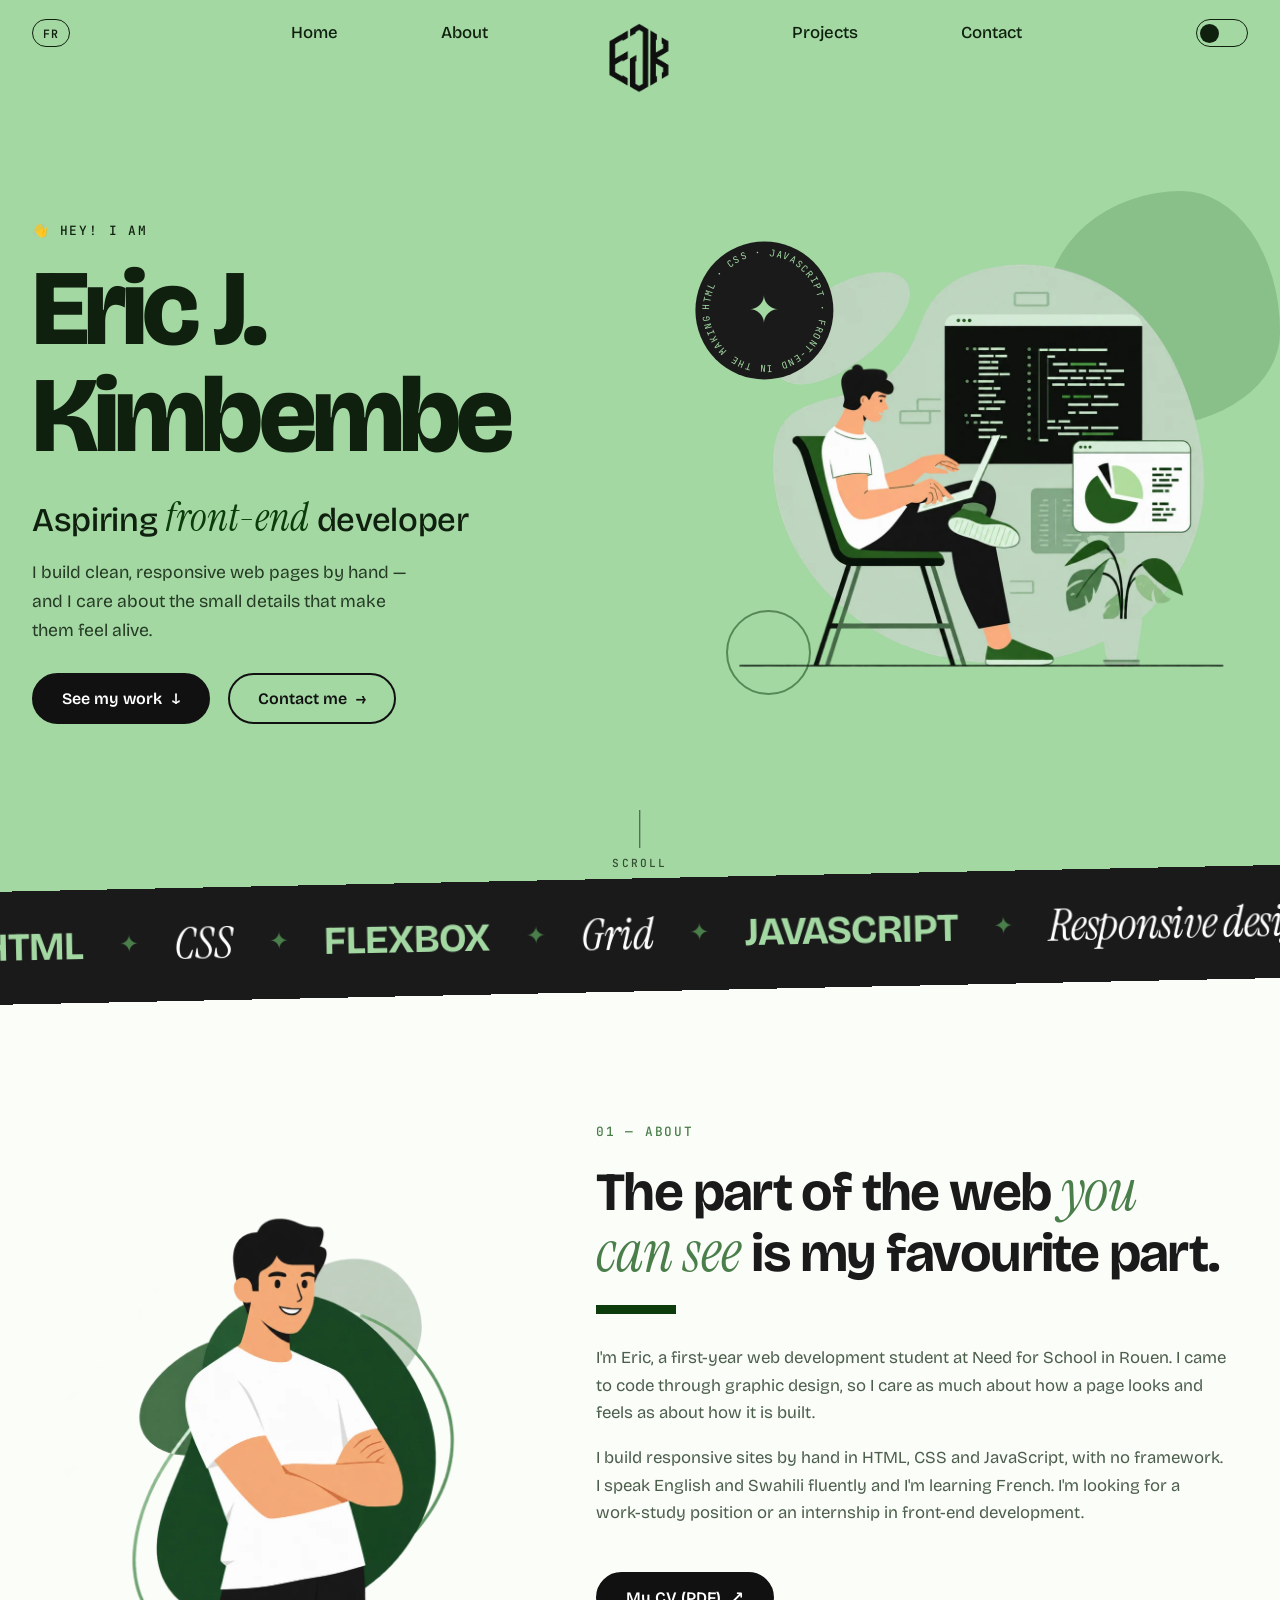
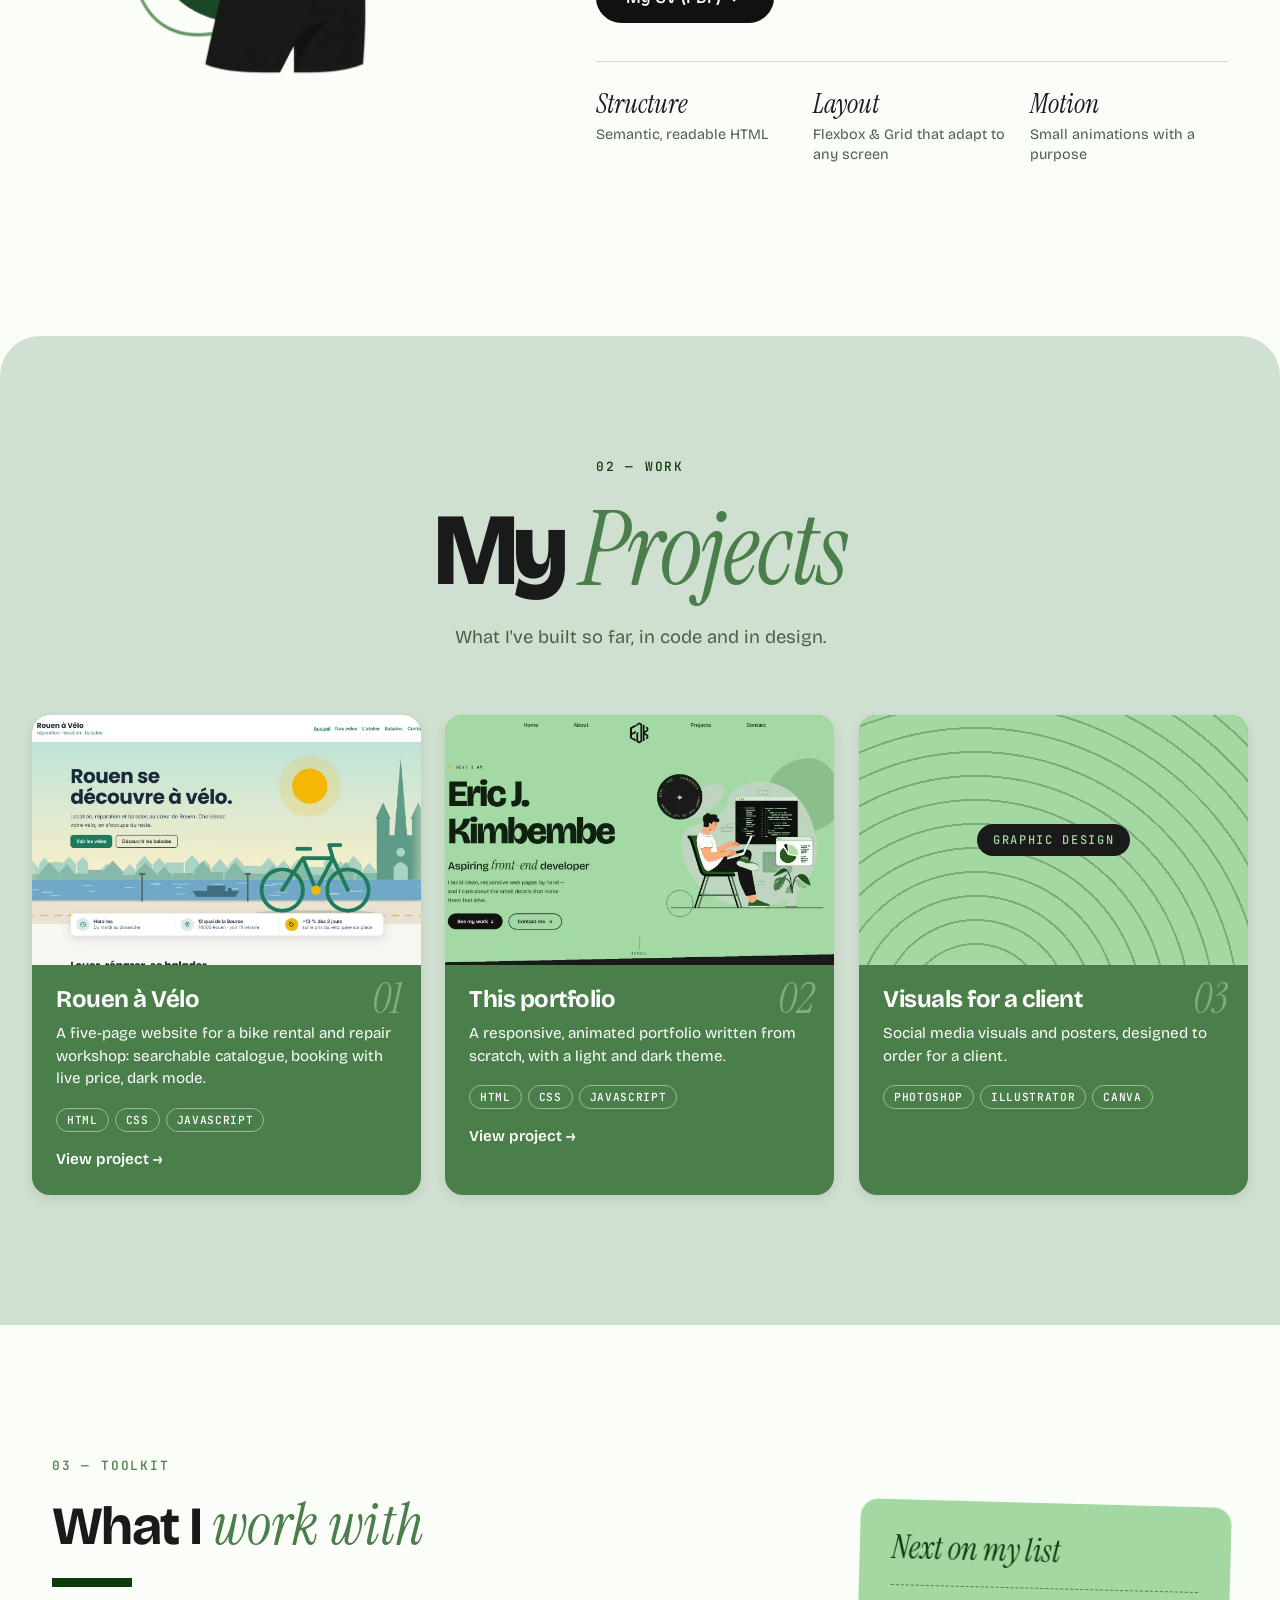
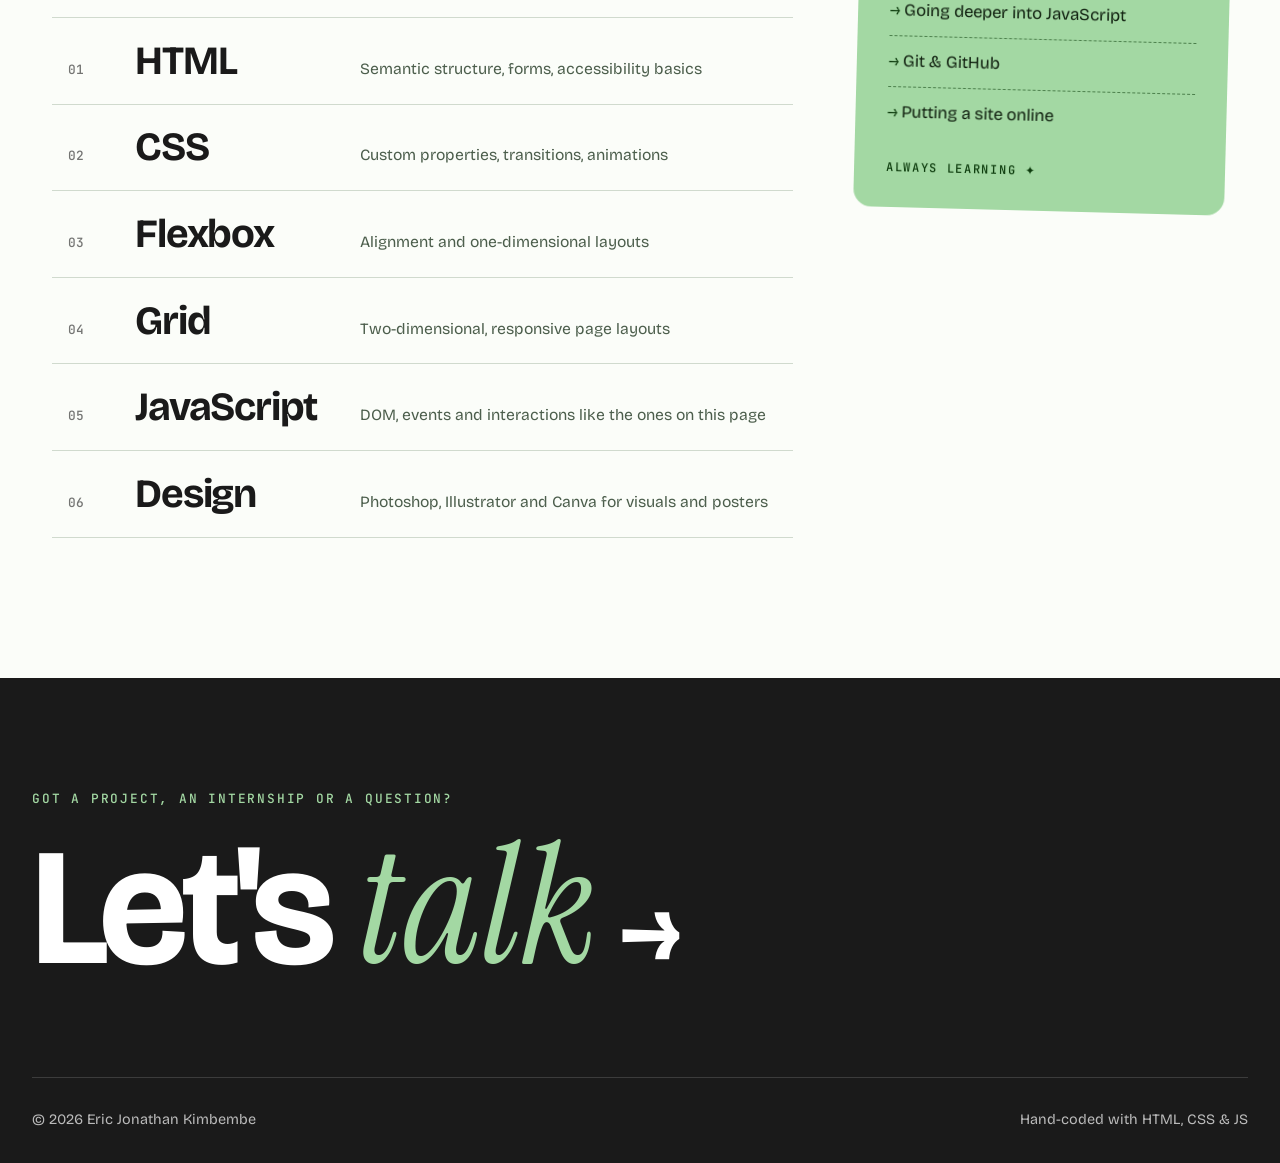
==== commit 2d50e993: "add cv" ====
--- a/index.html
+++ b/index.html
@@ -93,6 +93,8 @@
             <!-- EDIT ME: this text is based on your CV — adjust it in your own words -->
             <p data-i18n="about.p1">I'm Eric, a first-year web development student at Need for School in Rouen. I came to code through graphic design, so I care as much about how a page looks and feels as about how it is built.</p>
             <p data-i18n="about.p2">I build responsive sites by hand in HTML, CSS and JavaScript, with no framework. I speak English and Swahili fluently and I'm learning French. I'm looking for a work-study position or an internship in front-end development.</p>
+            <!-- to update the CV: replace cv/eric-kimbembe-cv.pdf, keeping exactly the same name -->
+            <a href="cv/eric-kimbembe-cv.pdf" class="button1 magnetic" data-i18n="btn.cv">My CV (PDF) <span aria-hidden="true">↗</span></a>
             <ul class="values">
                 <li><strong>Structure</strong><span data-i18n="about.v1text">Semantic, readable HTML</span></li>
                 <li><strong data-i18n="about.v2">Layout</strong><span data-i18n="about.v2text">Flexbox &amp; Grid that adapt to any screen</span></li>
--- a/css/style.css
+++ b/css/style.css
@@ -889,6 +889,11 @@
 .contactl h1 em, .contactl .eyebrow {
     color: var(--mint);
 }
+/* this panel is dark in both themes, so its button is always mint */
+.contactl .button1 {
+    --btn-bg: var(--mint);
+    --btn-text: var(--ink);
+}
 .contactr {
     background: var(--band);
     padding: 8rem 4rem 6rem;
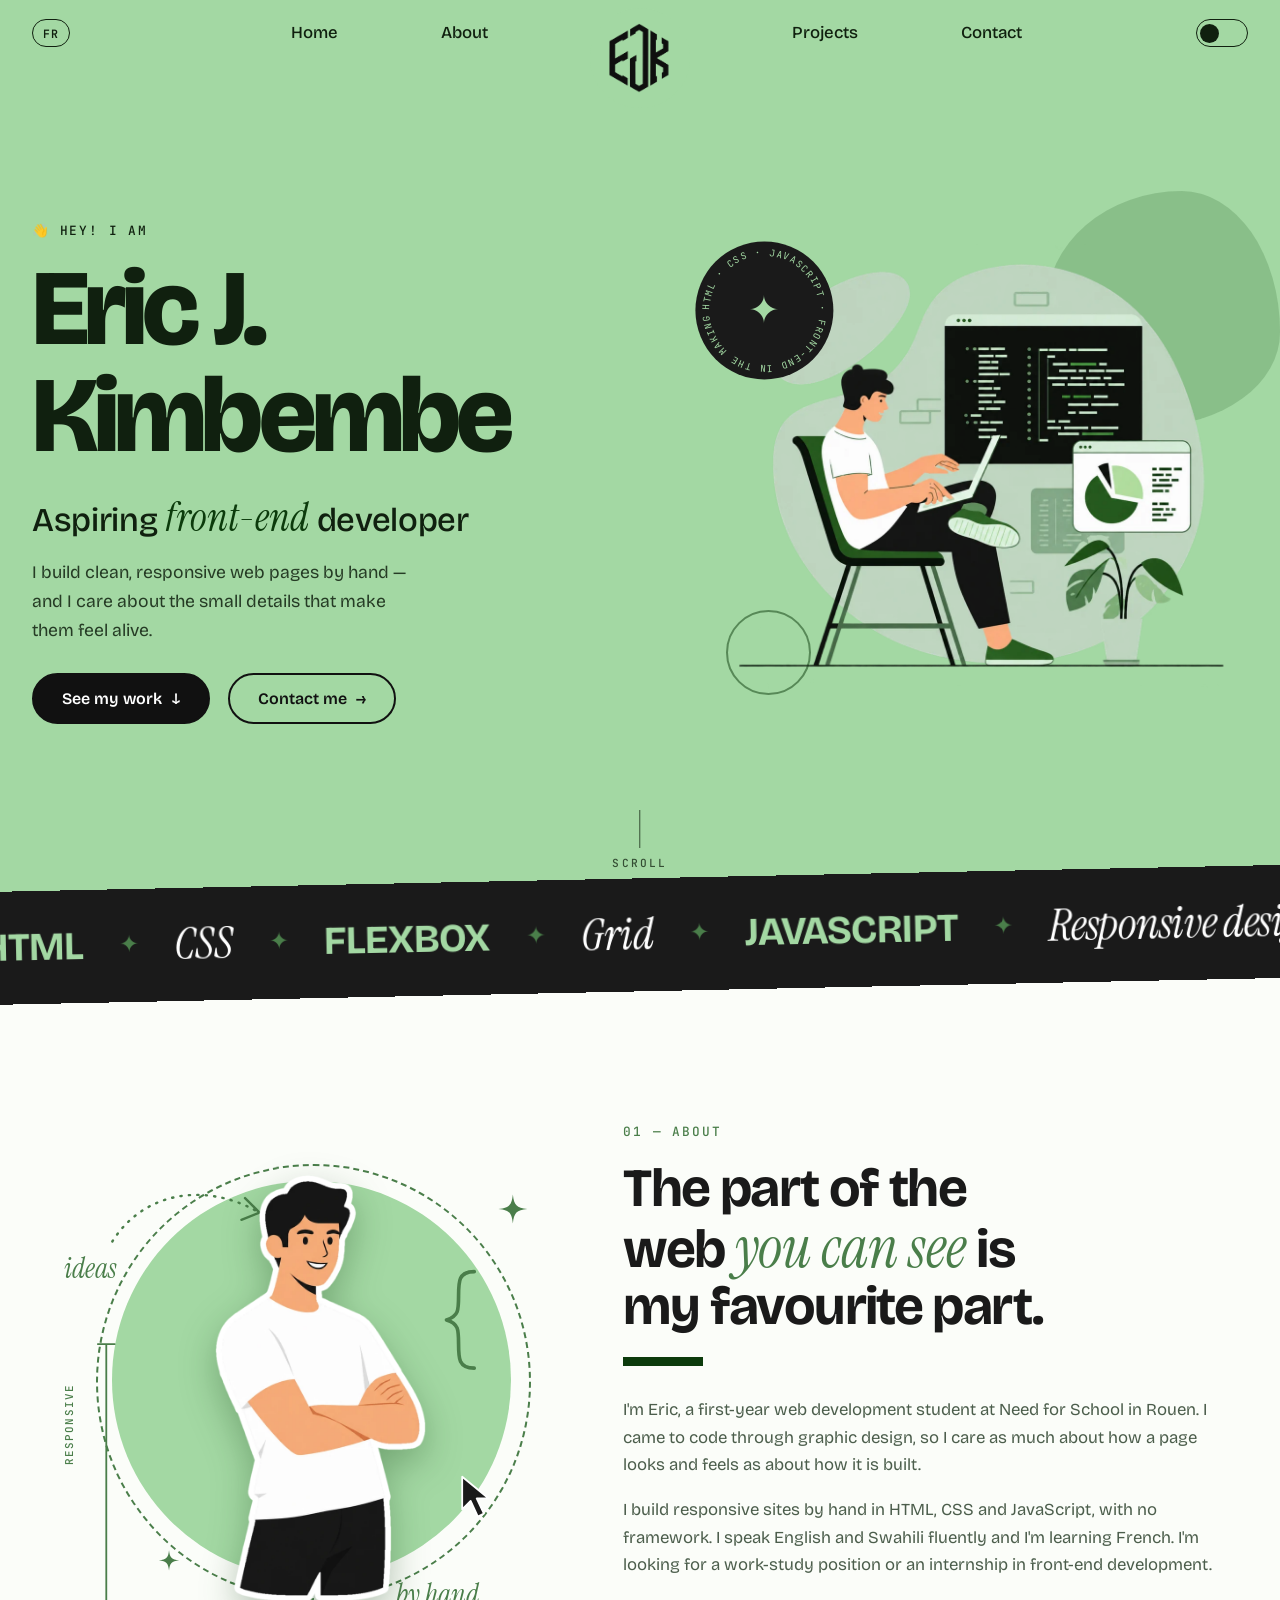
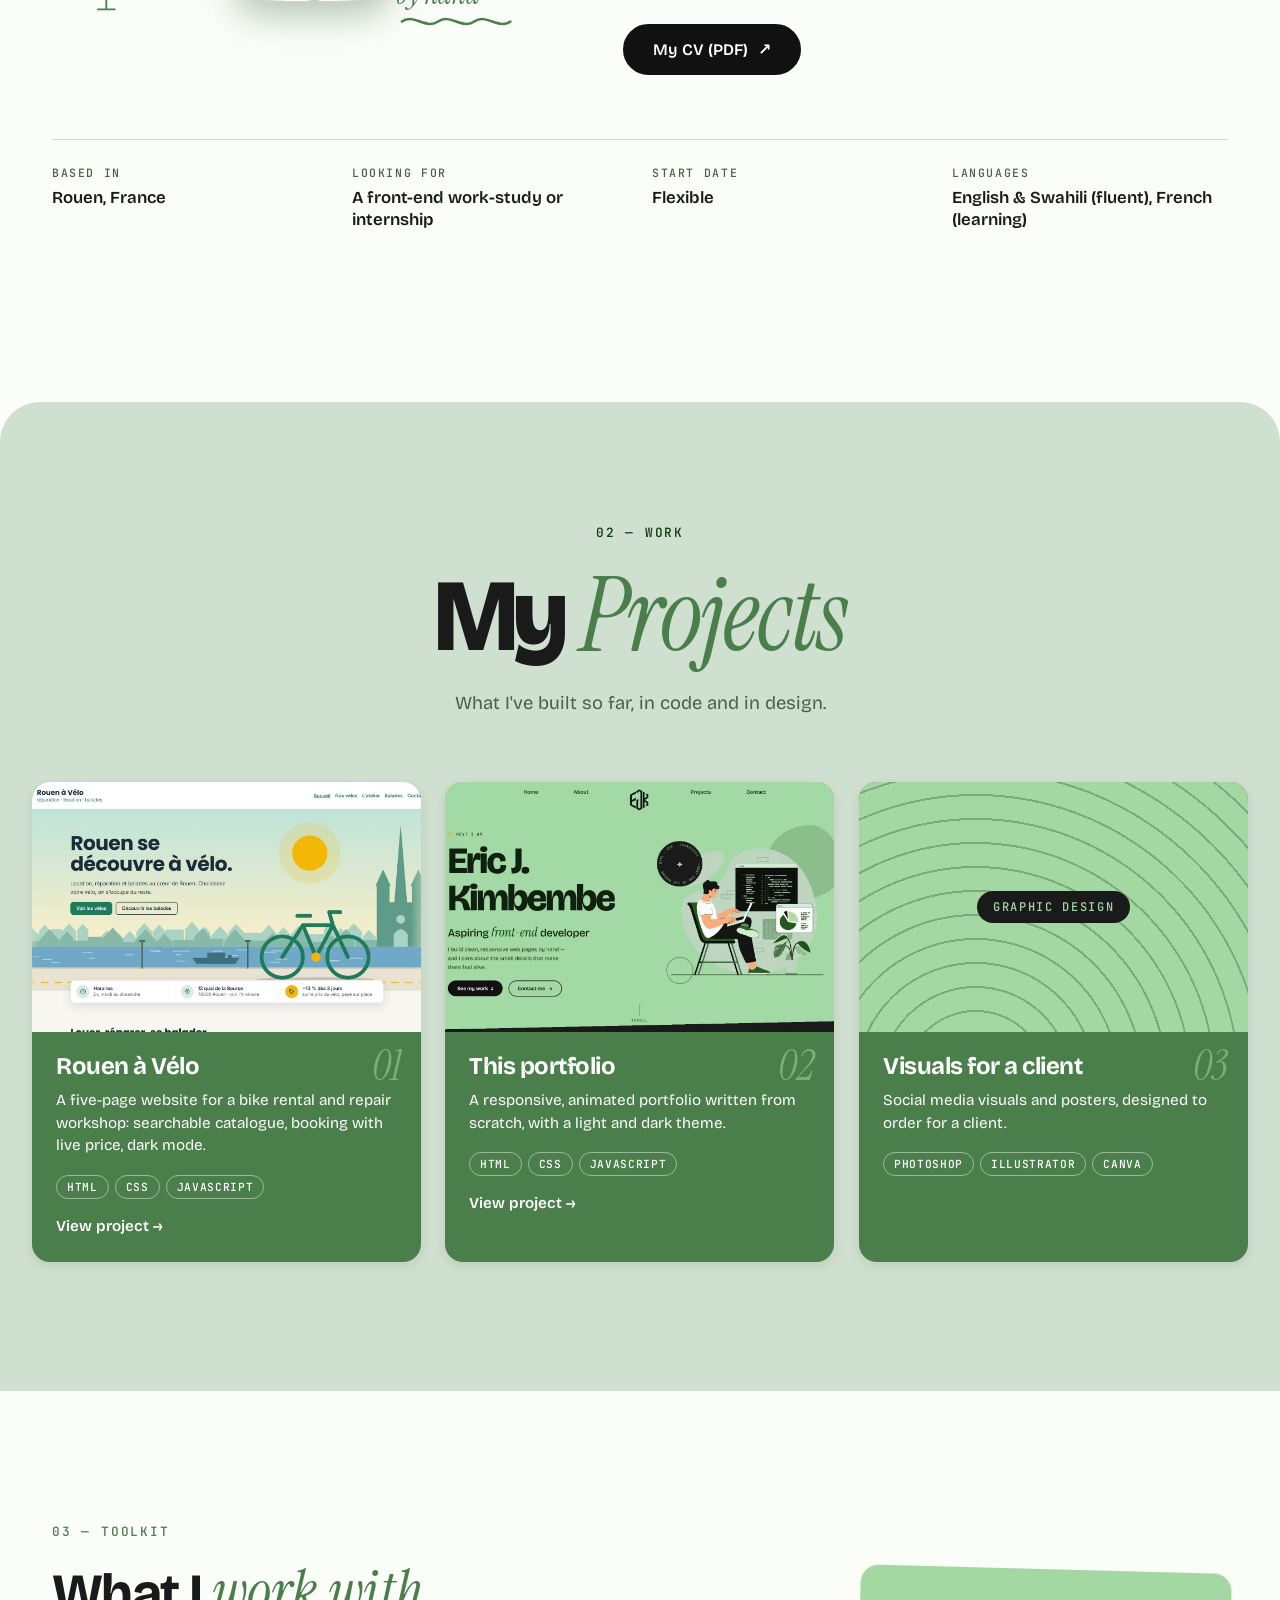
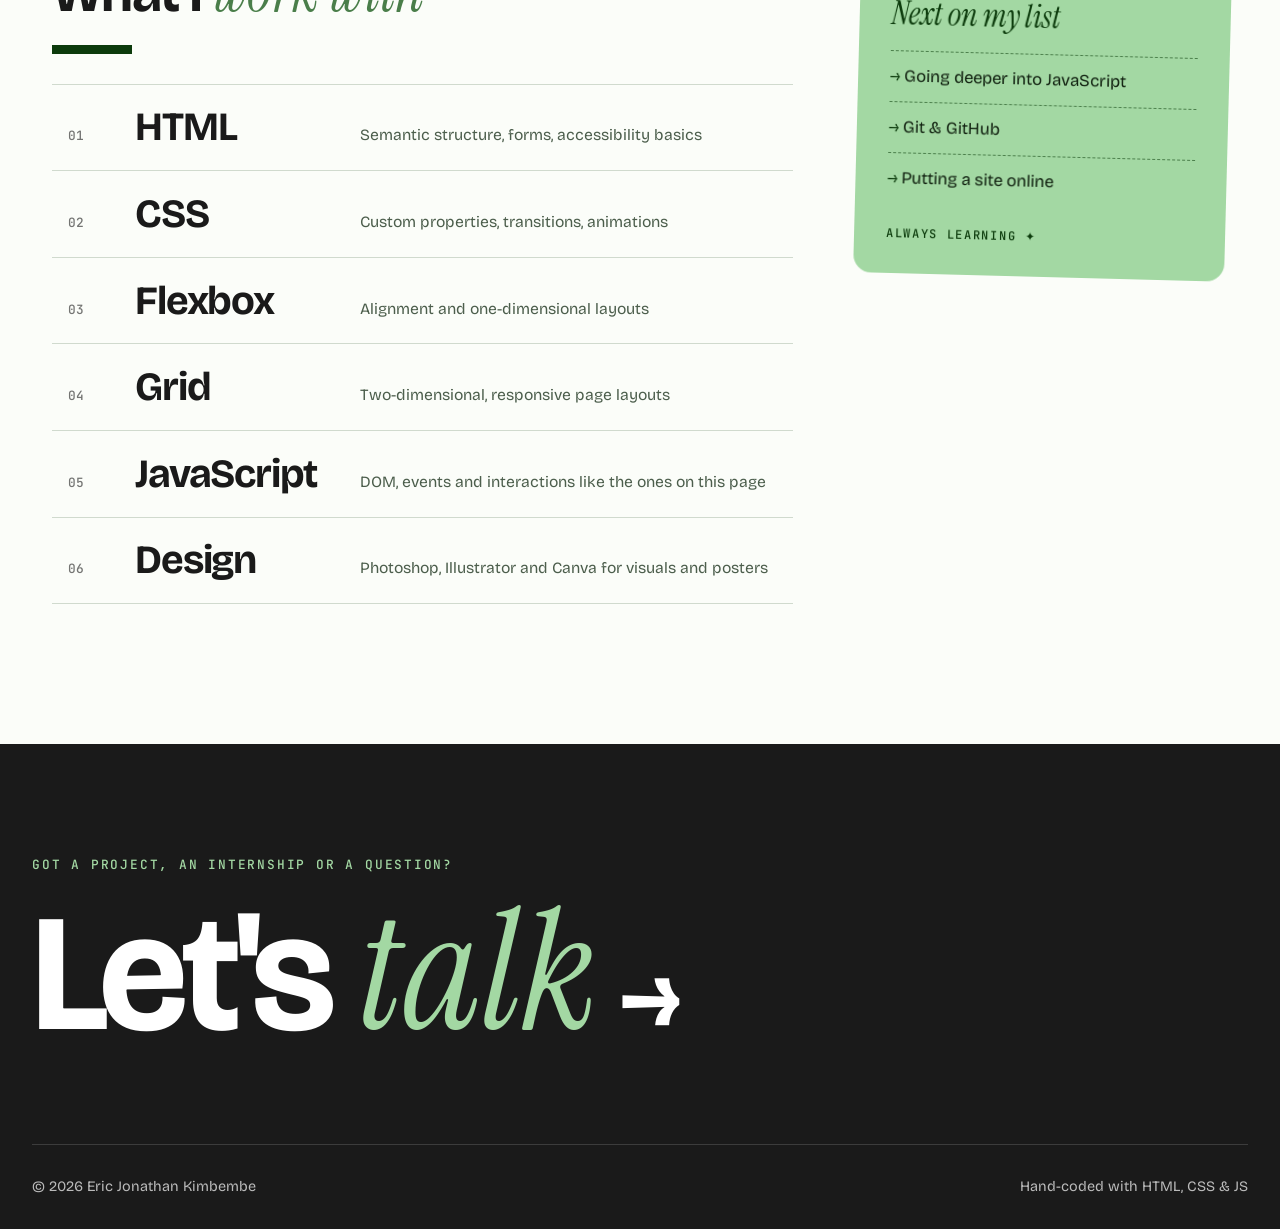
==== commit bef95f1b: "about redesign" ====
--- a/index.html
+++ b/index.html
@@ -84,9 +84,33 @@
 
     <!-- ============ ABOUT ============ -->
     <section id="about">
-        <div class="abimg" data-reveal="left">
-            <img src="images/moi01.webp" alt="Illustration of Eric" data-i18n-alt="about.alt" width="900" height="991" loading="lazy">
-        </div>
+        <!-- The illustration is built in layers, each placed in % of a square:
+             the mint disc and the turning ring are drawn in CSS (.about-art::before / ::after),
+             the sketches are an SVG, the sticker is an image,
+             and the two notes are real text so they can be translated. -->
+        <figure class="about-art" data-reveal="left">
+            <svg class="about-art__sketch" viewBox="20 100 820 820" aria-hidden="true">
+                <g fill="none" stroke="currentColor" stroke-width="4" stroke-linecap="round" stroke-linejoin="round">
+                    <g class="about-art__on-disc">  <!-- these marks touch the mint disc -->
+                        <path d="M120 250 C 170 170, 270 150, 360 200" stroke-dasharray="2 12"/>  <!-- arrow from "ideas" to the head -->
+                        <path d="M340 178 L 364 202 L 334 214"/>
+                        <path d="M720 300 c -26 0 -26 16 -26 40 s 0 34 -20 40 c 20 6 20 16 20 40 s 0 40 26 40" stroke-width="6"/>  <!-- curly brace -->
+                    </g>
+                    <path d="M110 420 V 860 M96 420 H 124 M96 860 H 124" stroke-width="3"/>  <!-- measuring line -->
+                    <path d="M600 880 c 20 -14 40 14 60 0 s 40 14 60 0 s 40 14 60 0"/>  <!-- squiggle under "by hand" -->
+                </g>
+                <path d="M700 640 l 0 54 l 14 -14 l 12 26 l 10 -5 l -12 -25 l 20 0 z" fill="#1A1A1A" stroke="#ffffff" stroke-width="3" stroke-linejoin="round"/>  <!-- mouse cursor -->
+                <g fill="currentColor">  <!-- two stars -->
+                    <path d="M784 172 c 2 18 6 22 24 24 c -18 2 -22 6 -24 24 c -2 -18 -6 -22 -24 -24 c 18 -2 22 -6 24 -24 z"/>
+                    <path d="M214 762 c 1.4 12.6 4.2 15.4 16.8 16.8 c -12.6 1.4 -15.4 4.2 -16.8 16.8 c -1.4 -12.6 -4.2 -15.4 -16.8 -16.8 c 12.6 -1.4 15.4 -4.2 16.8 -16.8 z"/>
+                </g>
+            </svg>
+            <img class="about-art__sticker" src="images/about-sticker.webp" alt="Illustration of Eric with his arms crossed, drawn as a sticker" data-i18n-alt="about.alt" width="480" height="970" loading="lazy" data-depth="10">
+            <span class="about-art__note about-art__note--ideas" aria-hidden="true" data-depth="-8" data-i18n="about.noteIdeas">ideas</span>
+            <span class="about-art__note about-art__note--hand" aria-hidden="true" data-depth="-8" data-i18n="about.noteHand">by hand</span>
+            <span class="about-art__label" aria-hidden="true">Responsive</span>
+        </figure>
+
         <div class="abtxt" data-reveal>
             <p class="eyebrow" data-i18n="about.eyebrow">01 — About</p>
             <h2 class="h2aft" data-i18n="about.title">The part of the web <em>you can see</em> is my favourite part.</h2>
@@ -95,12 +119,15 @@
             <p data-i18n="about.p2">I build responsive sites by hand in HTML, CSS and JavaScript, with no framework. I speak English and Swahili fluently and I'm learning French. I'm looking for a work-study position or an internship in front-end development.</p>
             <!-- to update the CV: replace cv/eric-kimbembe-cv.pdf, keeping exactly the same name -->
             <a href="cv/eric-kimbembe-cv.pdf" class="button1 magnetic" data-i18n="btn.cv">My CV (PDF) <span aria-hidden="true">↗</span></a>
-            <ul class="values">
-                <li><strong>Structure</strong><span data-i18n="about.v1text">Semantic, readable HTML</span></li>
-                <li><strong data-i18n="about.v2">Layout</strong><span data-i18n="about.v2text">Flexbox &amp; Grid that adapt to any screen</span></li>
-                <li><strong data-i18n="about.v3">Motion</strong><span data-i18n="about.v3text">Small animations with a purpose</span></li>
-            </ul>
-        </div>
+        </div>
+
+        <!-- quick facts for recruiters (same look as the facts on the project pages) -->
+        <dl class="facts" data-reveal>
+            <div><dt data-i18n="about.factBased">Based in</dt><dd>Rouen, France</dd></div>
+            <div><dt data-i18n="about.factLooking">Looking for</dt><dd data-i18n="about.factLookingValue">A front-end work-study or internship</dd></div>
+            <div><dt data-i18n="about.factStart">Start date</dt><dd>Flexible</dd></div>
+            <div><dt data-i18n="about.factLanguages">Languages</dt><dd data-i18n="about.factLanguagesValue">English &amp; Swahili (fluent), French (learning)</dd></div>
+        </dl>
     </section>
 
     <!-- ============ PROJECTS ============ -->
--- a/css/style.css
+++ b/css/style.css
@@ -540,20 +540,94 @@
  */
 #about {
     display: grid;
-    grid-template-columns: 0.85fr 1.15fr;
+    grid-template-columns: 0.9fr 1.1fr;
     align-items: center;
-    gap: clamp(2rem, 6vw, 6rem);
+    gap: 4rem clamp(2rem, 6vw, 6rem);
     max-width: var(--wrap);
     margin: 0 auto;
     padding: 150px 2rem 170px;
 }
-.abimg img {
-    display: block;
+/* The illustration: a square where every layer is placed in %,
+   so the whole drawing grows and shrinks as one piece. */
+.about-art {
+    position: relative;
+    isolation: isolate;             /* keeps the disc and ring (z-index: -1) inside the figure */
+    aspect-ratio: 1;
+    margin: 0;
+    color: var(--soft);             /* colour of the sketches, the ring and the notes */
+    container-type: inline-size;    /* lets the notes use cqw: 1cqw = 1% of the figure's width */
+}
+/* mint disc */
+.about-art::before {
+    content: "";
+    position: absolute;
+    z-index: -1;
+    left: 12.2%; top: 6.1%;
+    width: 80.5%;
+    aspect-ratio: 1;
+    border-radius: 50%;
+    background: var(--mint);
+}
+/* dashed ring that turns slowly */
+.about-art::after {
+    content: "";
+    position: absolute;
+    z-index: -1;
+    left: 8.8%; top: 2.7%;
+    width: 87.3%;
+    aspect-ratio: 1;
+    border: 2px dashed currentColor;
+    border-radius: 50%;
+    animation: spin 60s linear infinite;
+}
+.about-art__sketch {
+    position: absolute;
+    inset: 0;
+    width: 100%;
+    height: 100%;
+    overflow: visible;
+}
+/* marks drawn on top of the mint disc stay green in both themes, or they would disappear in dark mode */
+.about-art__on-disc {
+    color: var(--green);
+}
+.about-art__sticker {
+    position: absolute;
+    left: 32.9%; top: 4.9%;
+    width: 42.7%;
     height: auto;
-    width: 100%;
-    max-width: 440px;
-    margin: 0 auto;
-    animation: float 8s ease-in-out infinite;
+    filter: drop-shadow(0 14px 18px rgba(12, 59, 12, 0.3));
+    animation: float 7s ease-in-out infinite;
+}
+.about-art__note {
+    position: absolute;
+    font: italic 400 5.6cqw/1 var(--serif);
+}
+.about-art__note--ideas {
+    left: 2.4%; top: 21.3%;
+}
+.about-art__note--hand {
+    left: 69.5%; top: 87.2%;
+}
+/* small vertical label next to the measuring line */
+.about-art__label {
+    position: absolute;
+    left: 2.4%; top: 63.4%;
+    font: 500 2.2cqw/1 var(--mono);
+    letter-spacing: 0.1em;
+    text-transform: uppercase;
+    rotate: -90deg;
+    transform-origin: left top;
+}
+/* the sticker and the notes follow the mouse a little (see main.js) */
+.about-art [data-depth] {
+    translate: var(--px, 0) var(--py, 0);
+    transition: translate 0.5s ease-out;
+}
+/* quick facts: the look comes from .facts (project pages); here they span both columns */
+#about .facts {
+    grid-column: 1 / -1;
+    margin-top: 0;
 }
 .abtxt p:not(.eyebrow) {
     max-width: 58ch;
@@ -577,30 +651,6 @@
     margin-top: 22px;
     margin-bottom: 30px;
     background: var(--accent);
-}
-.values {
-    list-style: none;
-    display: grid;
-    grid-template-columns: repeat(3, 1fr);
-    gap: 1.2rem;
-    margin: 2.4rem 0 0;
-    padding: 1.6rem 0 0;
-    border-top: 1px solid var(--line);
-}
-.values strong {
-    display: block;
-    font-family: var(--serif);
-    font-style: italic;
-    font-weight: 400;
-    font-size: 1.7rem;
-    line-height: 1.2;
-}
-.values span {
-    font-size: 0.9rem;
-    color: var(--muted);
-    line-height: 1.4;
-    display: block;
-    margin-top: 0.3rem;
 }
 /*
 MAIN:PROJECT
@@ -1074,6 +1124,7 @@
     max-width: 48ch;
     font-size: 1.25rem;
 }
+/* used on the project pages and in the About section */
 .facts {
     display: grid;
     grid-template-columns: repeat(4, 1fr);
@@ -1469,11 +1520,10 @@
         grid-template-columns: 1fr;
         padding: 100px 1.4rem 110px;
     }
-    .abimg img {
-        max-width: 300px;
-    }
-    .values {
-        grid-template-columns: 1fr;
+    .about-art {
+        width: 100%;
+        max-width: 400px;
+        margin: 0 auto;
     }
     #project {
         padding: 90px 1.4rem 100px;
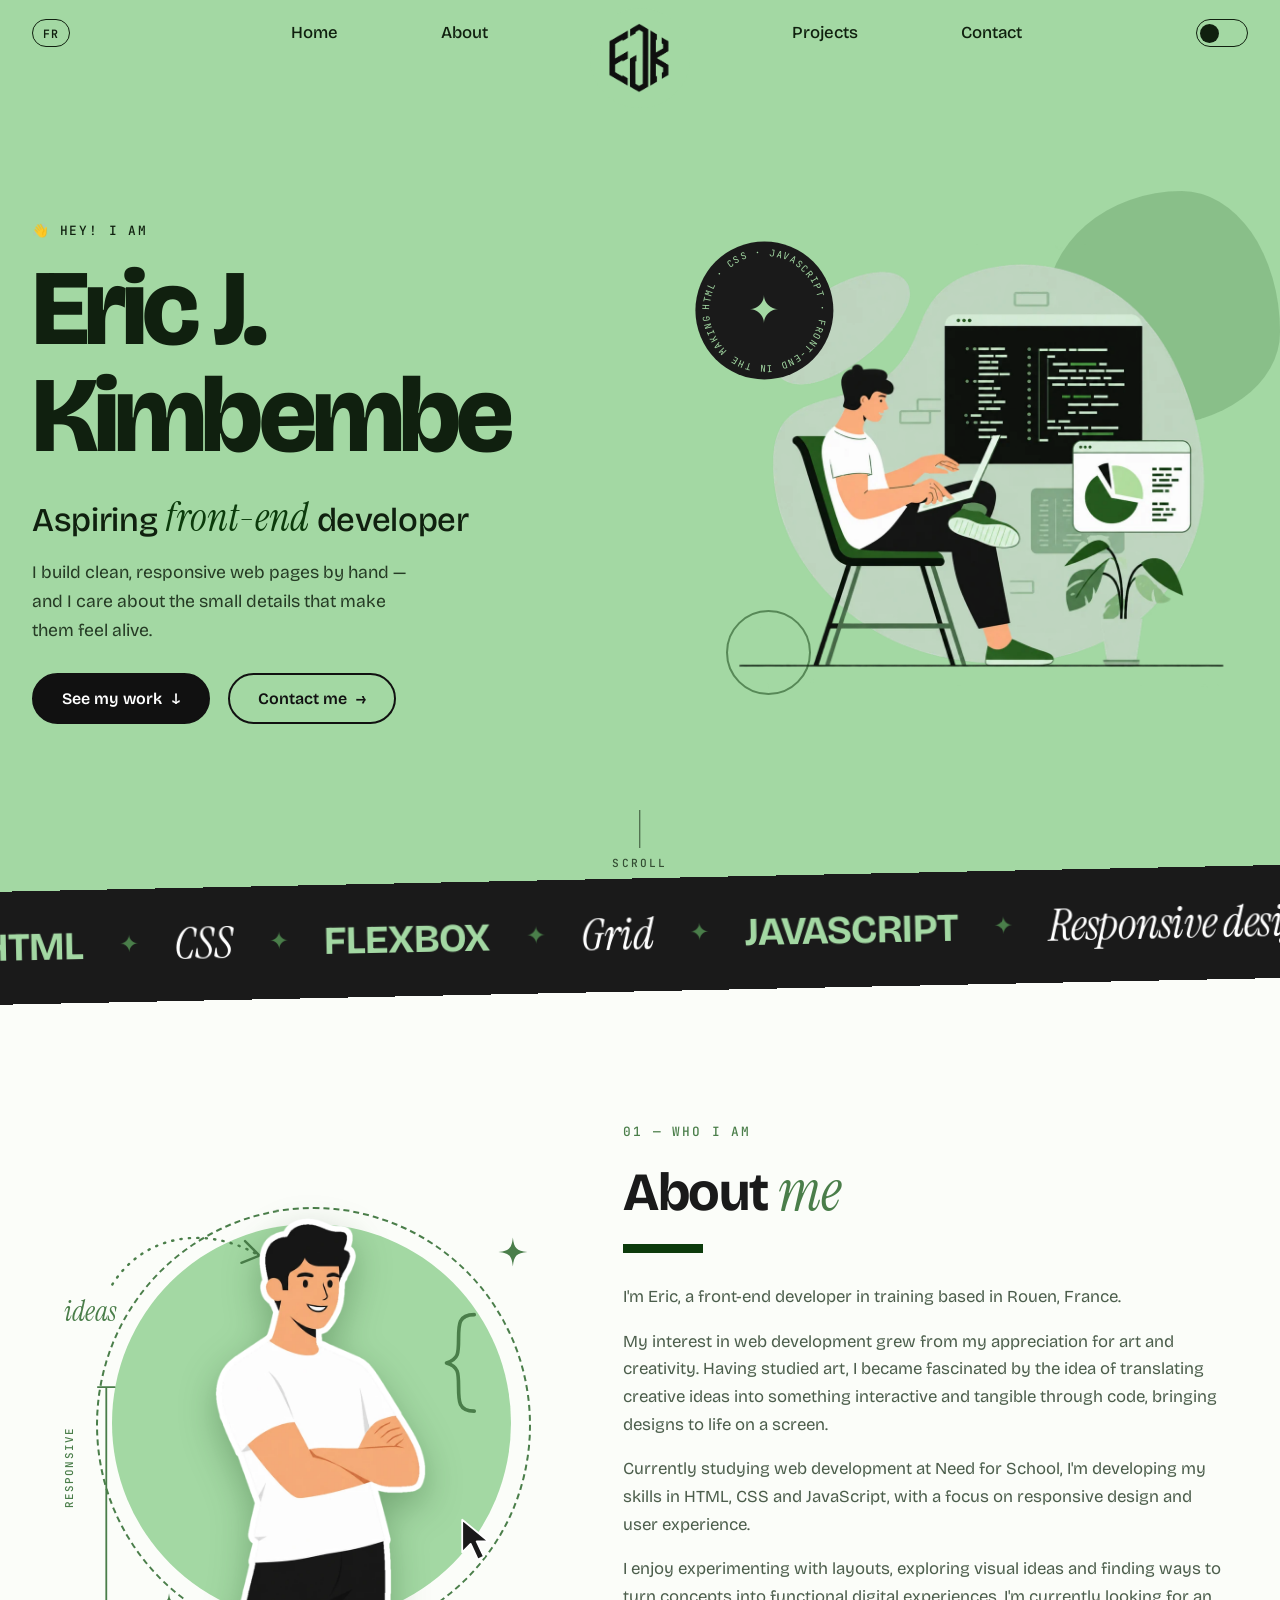
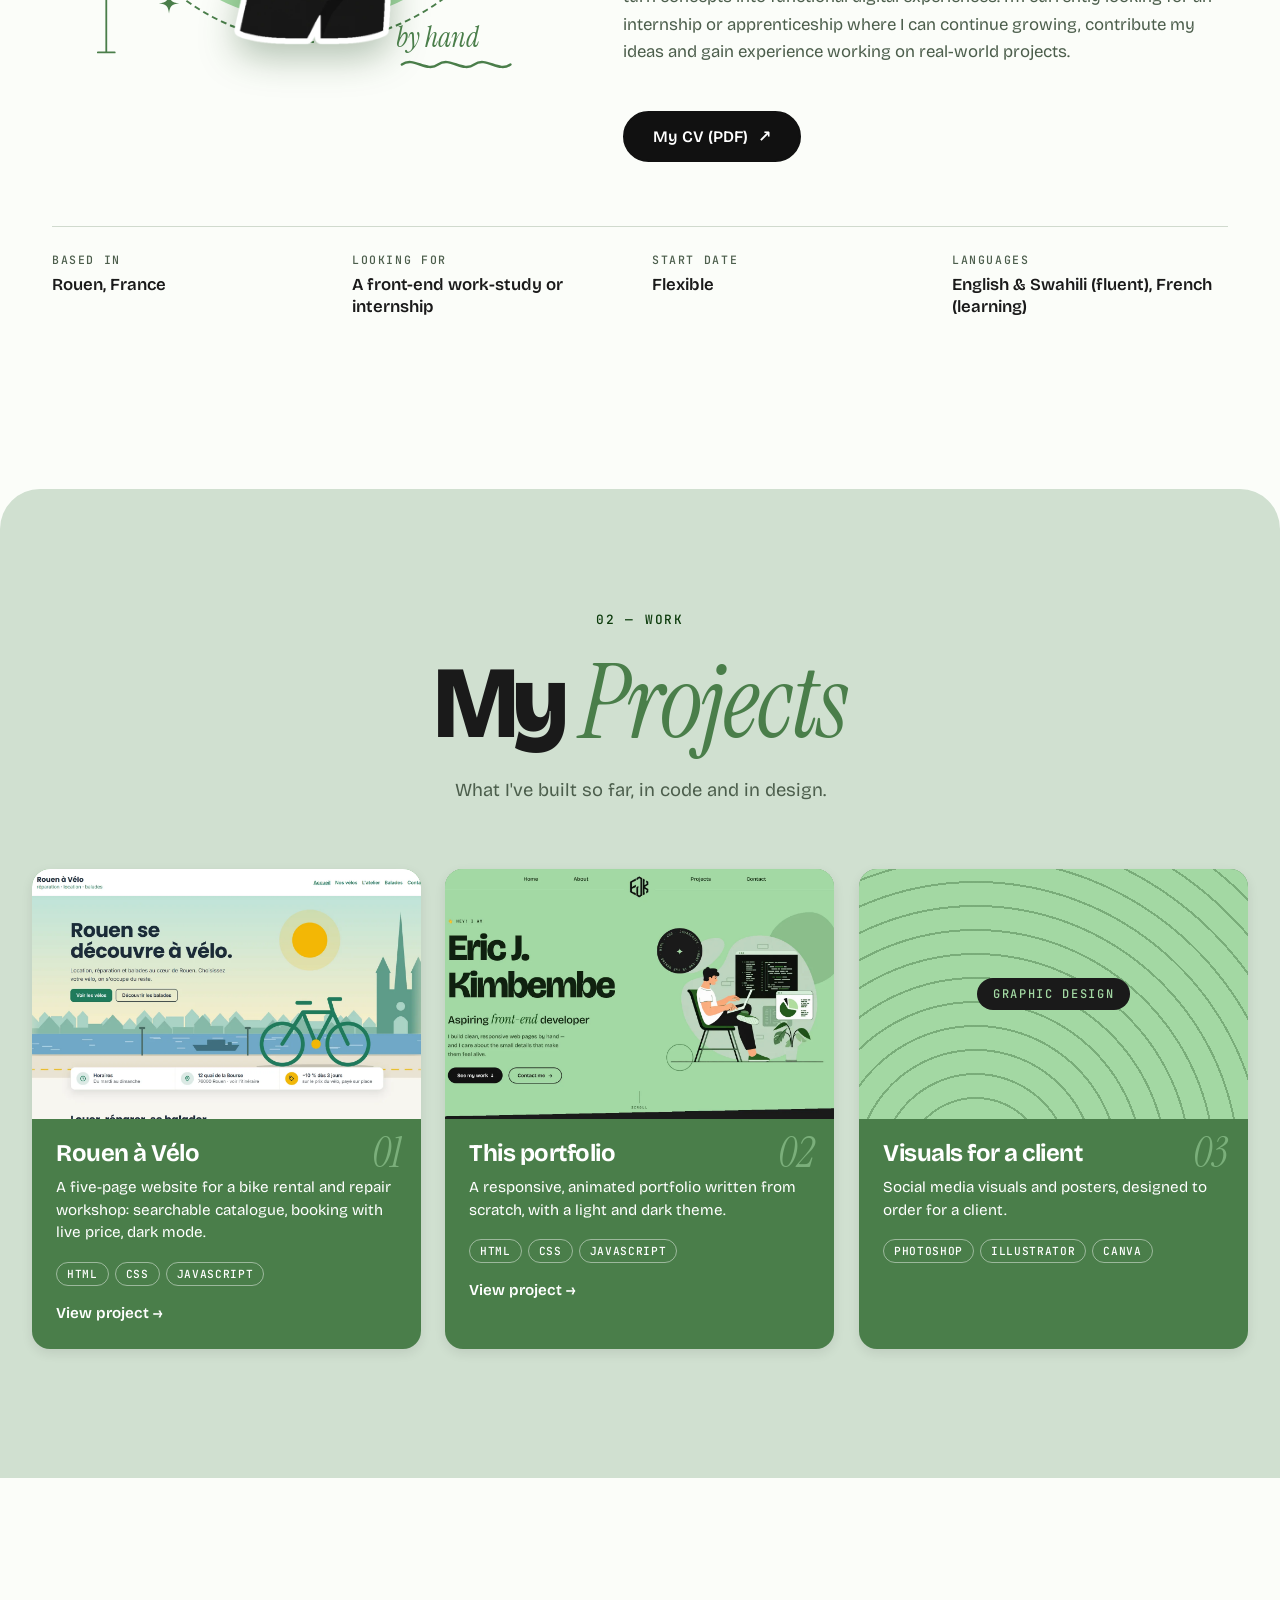
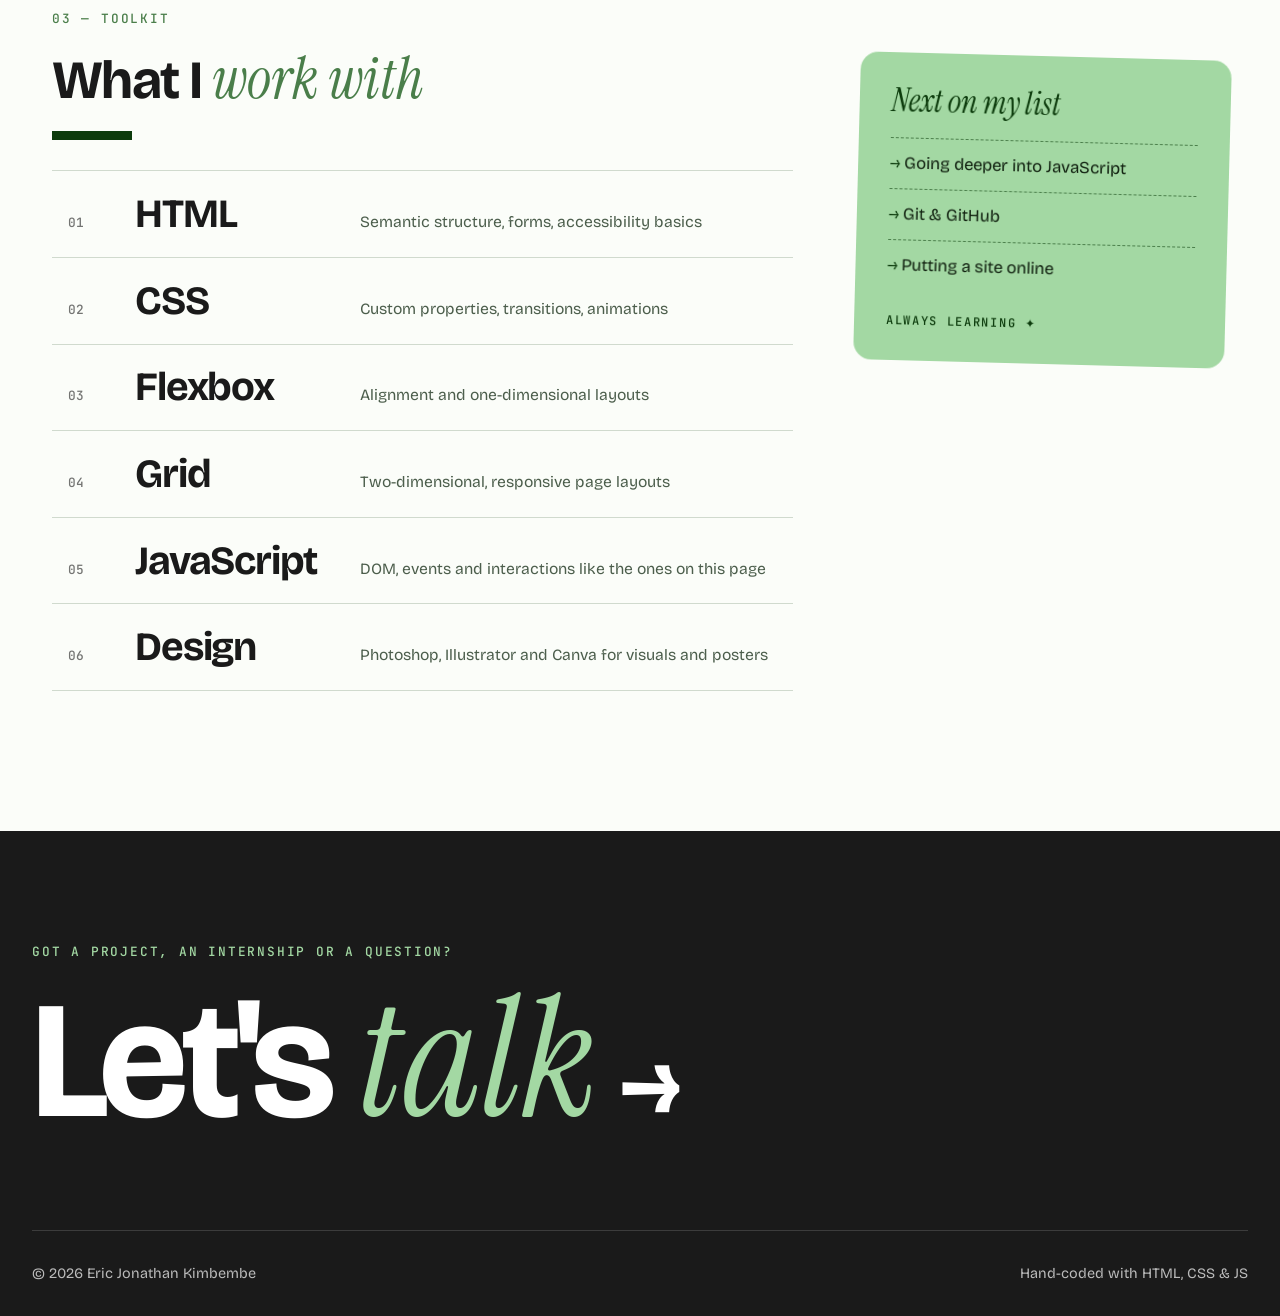
==== commit 9804ea8d: "about txt" ====
--- a/index.html
+++ b/index.html
@@ -112,11 +112,13 @@
         </figure>
 
         <div class="abtxt" data-reveal>
-            <p class="eyebrow" data-i18n="about.eyebrow">01 — About</p>
-            <h2 class="h2aft" data-i18n="about.title">The part of the web <em>you can see</em> is my favourite part.</h2>
-            <!-- EDIT ME: this text is based on your CV — adjust it in your own words -->
-            <p data-i18n="about.p1">I'm Eric, a first-year web development student at Need for School in Rouen. I came to code through graphic design, so I care as much about how a page looks and feels as about how it is built.</p>
-            <p data-i18n="about.p2">I build responsive sites by hand in HTML, CSS and JavaScript, with no framework. I speak English and Swahili fluently and I'm learning French. I'm looking for a work-study position or an internship in front-end development.</p>
+            <p class="eyebrow" data-i18n="about.eyebrow">01 — Who I am</p>
+            <h2 class="h2aft" data-i18n="about.title">About <em>me</em></h2>
+            <!-- to change this text, also update the French in js/lang.js (about.p1 to about.p4) -->
+            <p data-i18n="about.p1">I'm Eric, a front-end developer in training based in Rouen, France.</p>
+            <p data-i18n="about.p2">My interest in web development grew from my appreciation for art and creativity. Having studied art, I became fascinated by the idea of translating creative ideas into something interactive and tangible through code, bringing designs to life on a screen.</p>
+            <p data-i18n="about.p3">Currently studying web development at Need for School, I'm developing my skills in HTML, CSS and JavaScript, with a focus on responsive design and user experience.</p>
+            <p data-i18n="about.p4">I enjoy experimenting with layouts, exploring visual ideas and finding ways to turn concepts into functional digital experiences. I'm currently looking for an internship or apprenticeship where I can continue growing, contribute my ideas and gain experience working on real-world projects.</p>
             <!-- to update the CV: replace cv/eric-kimbembe-cv.pdf, keeping exactly the same name -->
             <a href="cv/eric-kimbembe-cv.pdf" class="button1 magnetic" data-i18n="btn.cv">My CV (PDF) <span aria-hidden="true">↗</span></a>
         </div>
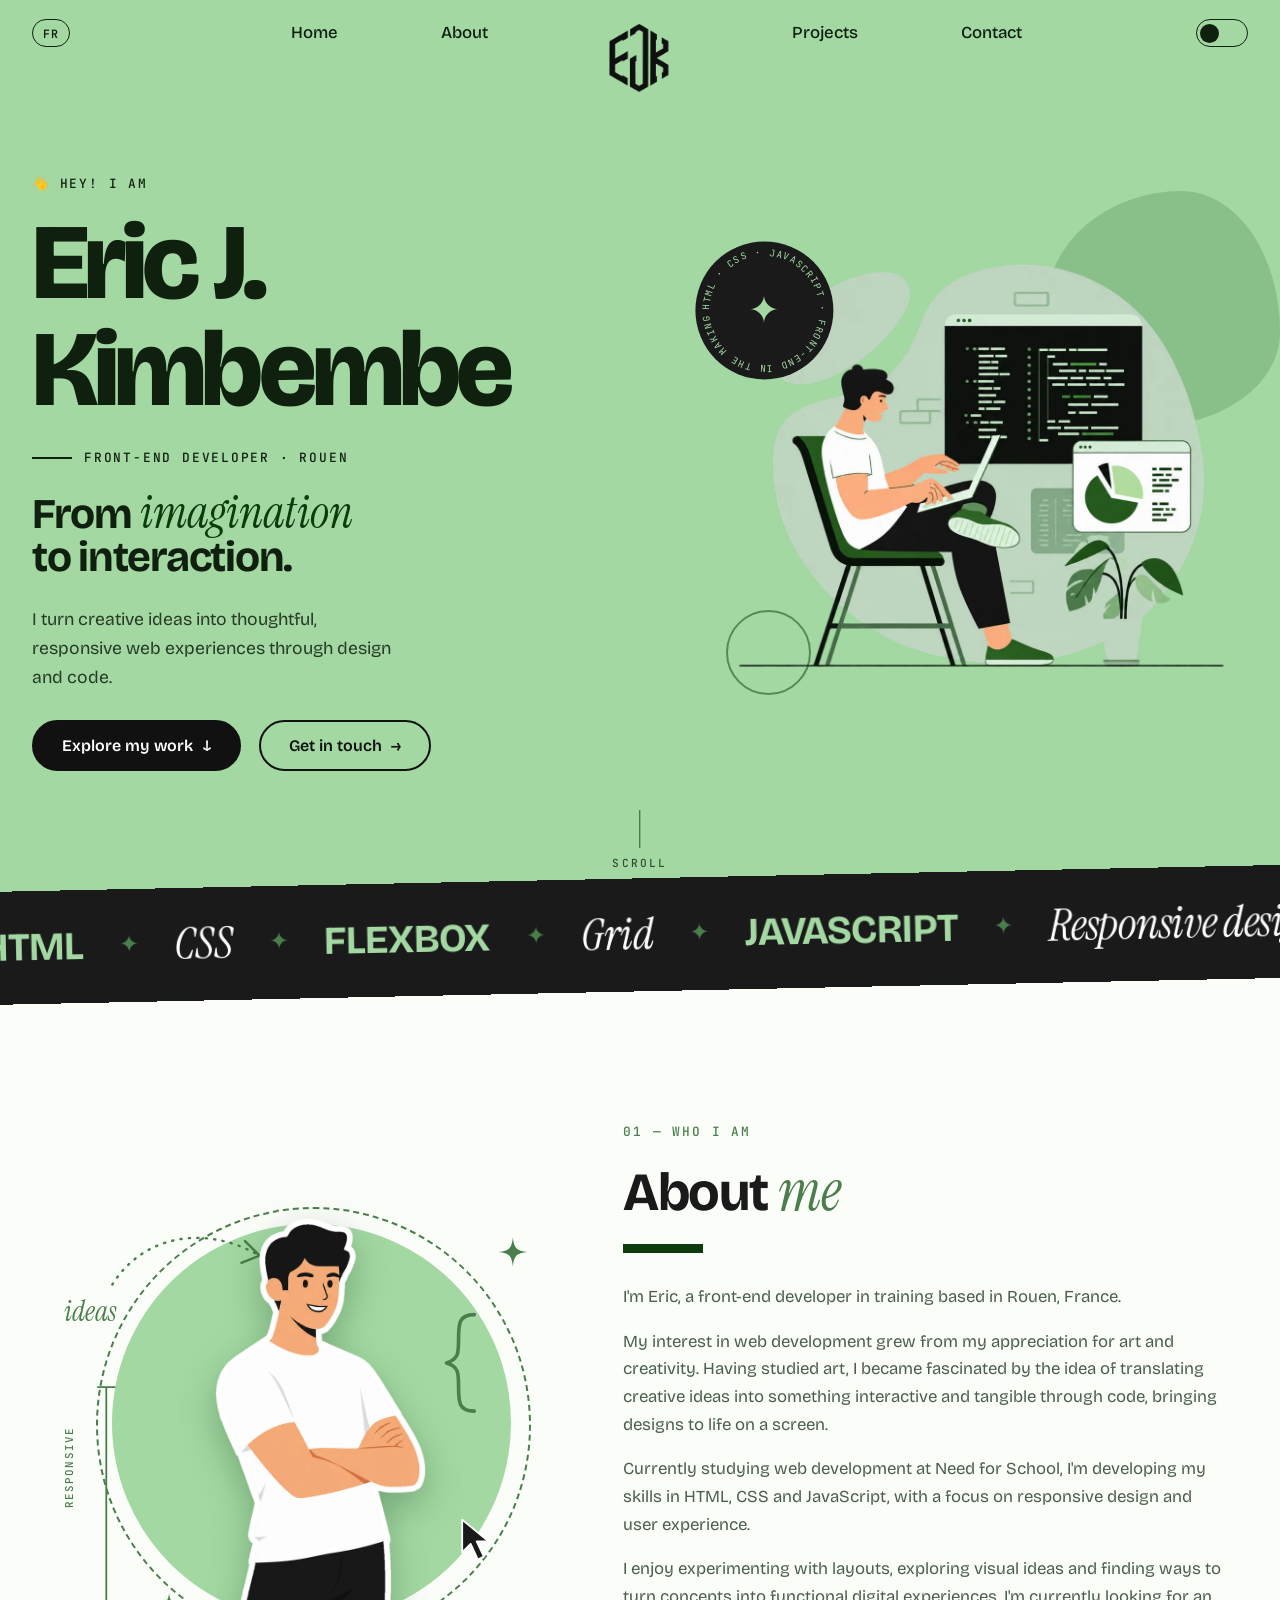
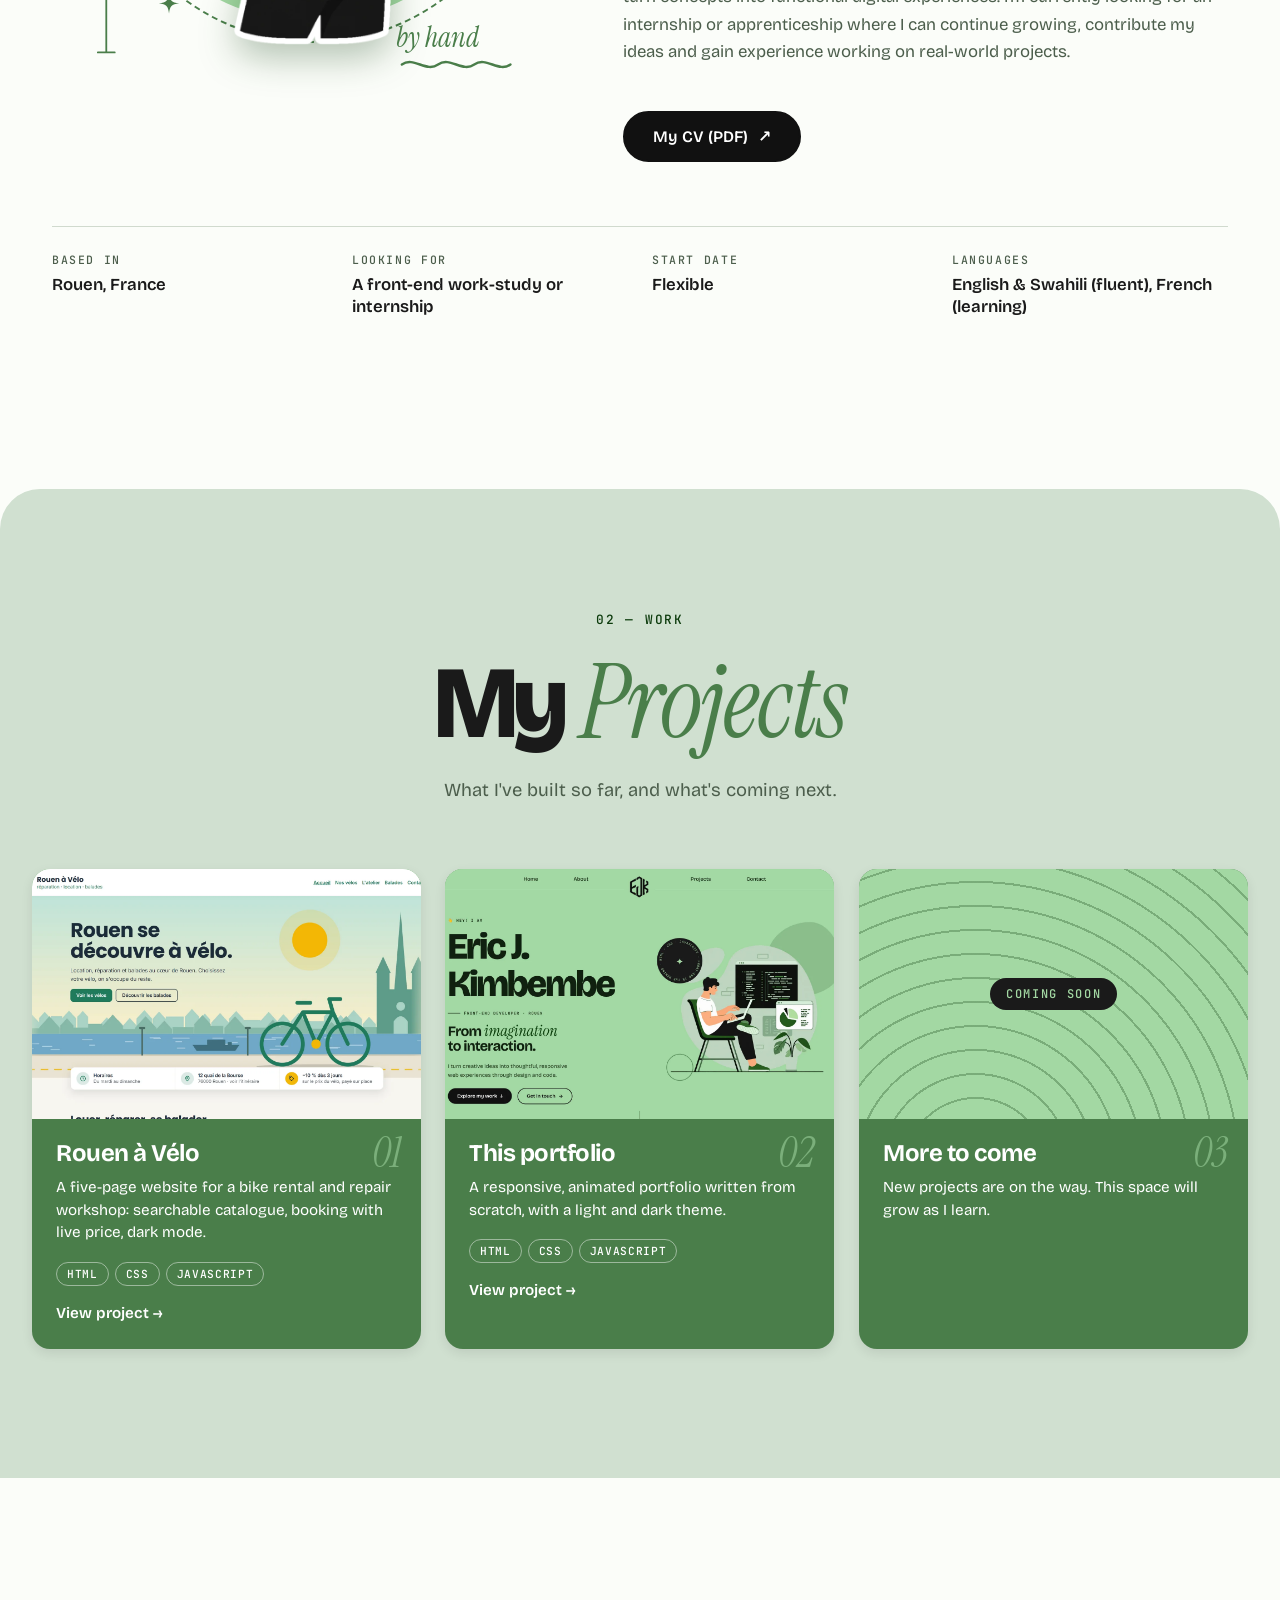
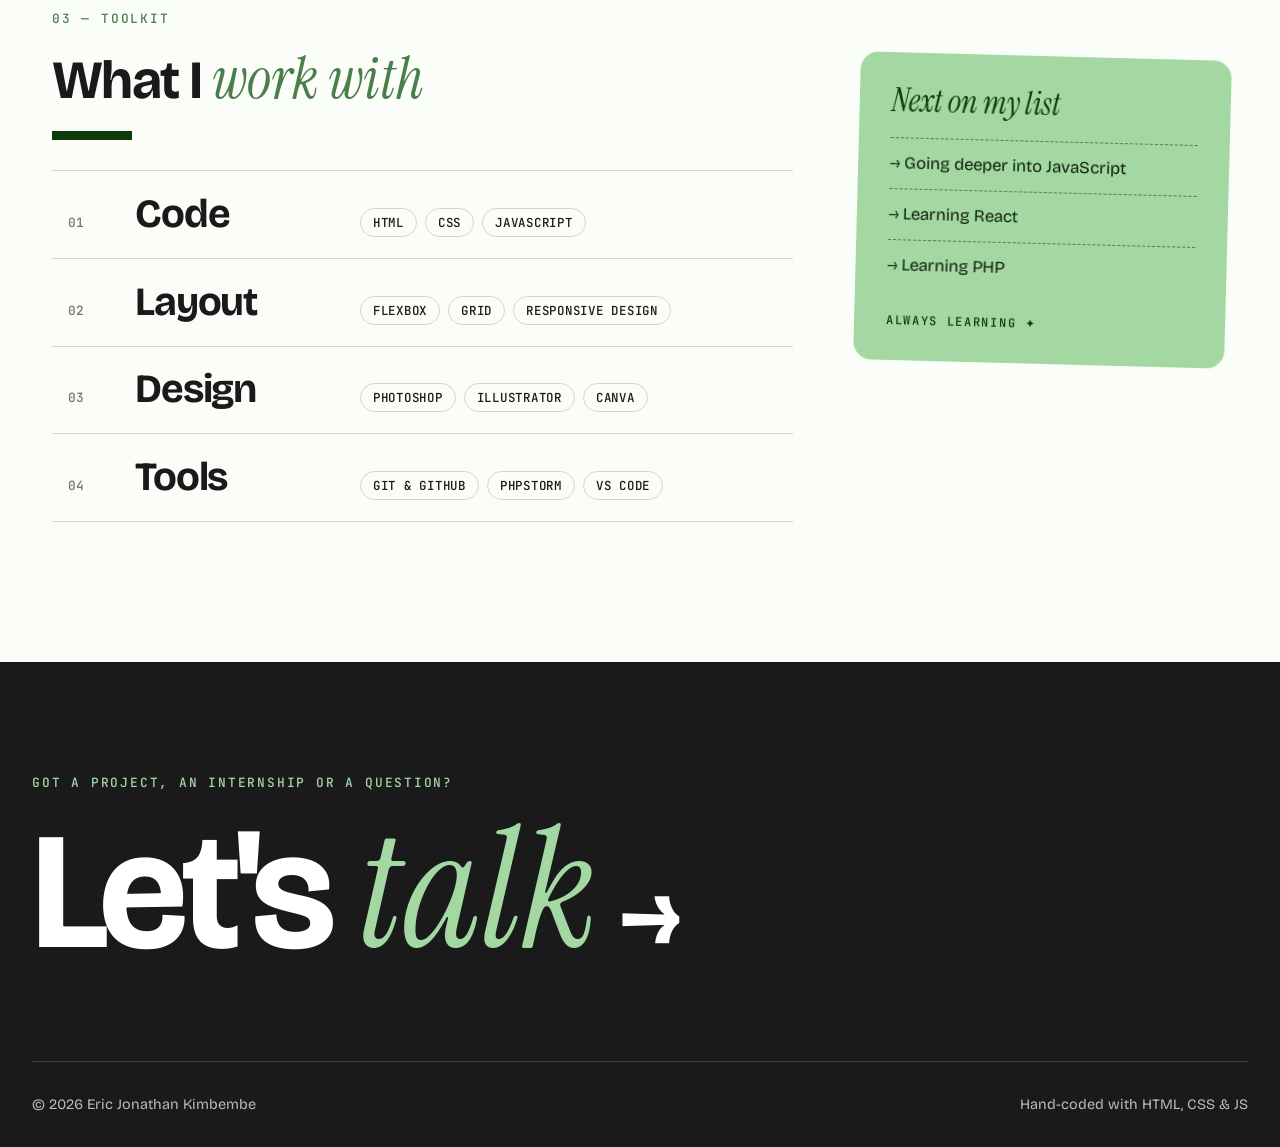
==== commit 26fe05f0: "finalizing" ====
--- a/index.html
+++ b/index.html
@@ -47,16 +47,17 @@
     <!-- ============ BANNER ============ -->
     <section id="banner">
         <div class="bantxt">
-            <p class="eyebrow"><span class="wave">👋</span> <span data-i18n="home.hello">Hey! I am</span></p>
+            <p class="eyebrow"><span class="wave" aria-hidden="true">👋</span> <span data-i18n="home.hello">Hey! I am</span></p>
             <h1>
                 <span class="line"><span>Eric J.</span></span>
                 <span class="line"><span>Kimbembe</span></span>
             </h1>
-            <h2 data-i18n="home.role">Aspiring <em>front-end</em> developer</h2>
-            <p class="lead" data-i18n="home.lead">I build clean, responsive web pages by hand — and I care about the small details that make them feel alive.</p>
+            <p class="role" data-i18n="home.role">Front-end developer · Rouen</p>
+            <p class="tagline" data-i18n="home.tagline">From <em>imagination</em><br>to interaction.</p>
+            <p class="lead" data-i18n="home.lead">I turn creative ideas into thoughtful, responsive web experiences through design and code.</p>
             <div class="buttons">
-                <a href="#project" class="button1 magnetic" data-i18n="home.seeWork">See my work <span aria-hidden="true">↓</span></a>
-                <a href="pages/contact.html" class="button1 button1--ghost magnetic" data-i18n="btn.contact">Contact me <span aria-hidden="true">→</span></a>
+                <a href="#project" class="button1 magnetic" data-i18n="home.seeWork">Explore my work <span aria-hidden="true">↓</span></a>
+                <a href="pages/contact.html" class="button1 button1--ghost magnetic" data-i18n="home.getInTouch">Get in touch <span aria-hidden="true">→</span></a>
             </div>
         </div>
         <div class="banimg">
@@ -136,7 +137,7 @@
     <section id="project">
         <p class="eyebrow" data-reveal data-i18n="projects.eyebrow">02 — Work</p>
         <h2 data-reveal data-i18n="projects.title">My <span>Projects</span></h2>
-        <p class="intro" data-reveal data-i18n="projects.intro">What I've built so far, in code and in design.</p>
+        <p class="intro" data-reveal data-i18n="projects.intro">What I've built so far, and what's coming next.</p>
         <div class="cards">
             <article class="card" data-reveal data-tilt>
                 <div class="cover">
@@ -164,15 +165,13 @@
                     <p class="card__more" data-i18n="card.more">View project <span aria-hidden="true">→</span></p>
                 </div>
             </article>
-            <!-- EDIT ME: to show your design work, put an image inside the cover:
-                 <div class="cover"><img src="images/projects/your-visual.jpg" alt="..."></div> -->
+            <!-- placeholder for the next project: when it's ready, copy card 02 and change its text, images and link -->
             <article class="card" data-reveal data-tilt>
-                <div class="cover cover--rings"><span class="cover__label" data-i18n="card.design.label">Graphic design</span></div>
+                <div class="cover cover--rings"><span class="cover__label" data-i18n="card.soon.label">Coming soon</span></div>
                 <div class="card__body">
                     <span class="card__num" aria-hidden="true">03</span>
-                    <h3 data-i18n="card.design.title">Visuals for a client</h3>
-                    <p data-i18n="card.design.text">Social media visuals and posters, designed to order for a client.</p>
-                    <p class="tags"><span>Photoshop</span><span>Illustrator</span><span>Canva</span></p>
+                    <h3 data-i18n="card.soon.title">More to come</h3>
+                    <p data-i18n="card.soon.text">New projects are on the way. This space will grow as I learn.</p>
                 </div>
             </article>
         </div>
@@ -184,21 +183,23 @@
             <p class="eyebrow" data-reveal data-i18n="skills.eyebrow">03 — Toolkit</p>
             <h2 class="h2aft" data-reveal data-i18n="skills.title">What I <em>work with</em></h2>
             <ul class="rows">
-                <li data-reveal><span class="rows__num">01</span><strong>HTML</strong><span class="rows__text" data-i18n="skills.html">Semantic structure, forms, accessibility basics</span></li>
-                <li data-reveal><span class="rows__num">02</span><strong>CSS</strong><span class="rows__text" data-i18n="skills.css">Custom properties, transitions, animations</span></li>
-                <li data-reveal><span class="rows__num">03</span><strong>Flexbox</strong><span class="rows__text" data-i18n="skills.flexbox">Alignment and one-dimensional layouts</span></li>
-                <li data-reveal><span class="rows__num">04</span><strong>Grid</strong><span class="rows__text" data-i18n="skills.grid">Two-dimensional, responsive page layouts</span></li>
-                <li data-reveal><span class="rows__num">05</span><strong>JavaScript</strong><span class="rows__text" data-i18n="skills.js">DOM, events and interactions like the ones on this page</span></li>
-                <li data-reveal><span class="rows__num">06</span><strong data-i18n="skills.designName">Design</strong><span class="rows__text" data-i18n="skills.design">Photoshop, Illustrator and Canva for visuals and posters</span></li>
+                <!-- each row is a group; the skills are the small pills (.rows__tags) -->
+                <li data-reveal><span class="rows__num">01</span><strong>Code</strong>
+                    <span class="rows__tags"><span>HTML</span><span>CSS</span><span>JavaScript</span></span></li>
+                <li data-reveal><span class="rows__num">02</span><strong data-i18n="skills.layout">Layout</strong>
+                    <span class="rows__tags"><span>Flexbox</span><span>Grid</span><span>Responsive design</span></span></li>
+                <li data-reveal><span class="rows__num">03</span><strong>Design</strong>
+                    <span class="rows__tags"><span>Photoshop</span><span>Illustrator</span><span>Canva</span></span></li>
+                <li data-reveal><span class="rows__num">04</span><strong data-i18n="skills.tools">Tools</strong>
+                    <span class="rows__tags"><span>Git &amp; GitHub</span><span>PhpStorm</span><span>VS Code</span></span></li>
             </ul>
         </div>
         <aside data-reveal="right">
             <h3 data-i18n="next.title">Next on my list</h3>
-            <!-- EDIT ME: what you want to learn next -->
             <ul>
                 <li data-i18n="next.js">Going deeper into JavaScript</li>
-                <li data-i18n="next.git">Git &amp; GitHub</li>
-                <li data-i18n="next.online">Putting a site online</li>
+                <li data-i18n="next.react">Learning React</li>
+                <li data-i18n="next.php">Learning PHP</li>
             </ul>
             <p class="aside__note" data-i18n="next.note">Always learning <span aria-hidden="true">✦</span></p>
         </aside>
--- a/css/style.css
+++ b/css/style.css
@@ -340,6 +340,35 @@
     letter-spacing: -0.045em;
     line-height: 0.92;
 }
+/* small line under the name: what I do and where */
+.role {
+    display: flex;
+    align-items: center;
+    gap: 12px;
+    margin: 1.3rem 0 0;
+    font: 500 0.8rem var(--mono);
+    letter-spacing: 0.14em;
+    text-transform: uppercase;
+}
+.role::before {
+    content: "";
+    width: 40px;
+    height: 2px;
+    background: currentColor;
+}
+.tagline {
+    margin: 1.4rem 0 0;
+    font-size: clamp(1.8rem, 3.3vw, 2.9rem);
+    font-weight: 700;
+    letter-spacing: -0.03em;
+    line-height: 1.02;
+}
+.tagline em {
+    font-weight: 400;
+    font-size: 1.1em;
+    letter-spacing: 0;
+    color: var(--accent);
+}
 /* each line slides up from behind a mask */
 .line {
     display: block;
@@ -353,25 +382,14 @@
 .line:nth-child(2) > span {
     animation-delay: 0.12s;
 }
-#banner h2 {
-    margin-top: 1.4rem;
-    font-size: clamp(1.4rem, 2.6vw, 2.2rem);
-    font-weight: 500;
-    letter-spacing: -0.01em;
-}
-#banner h2 em {
-    font-size: 1.2em;
-    color: var(--accent);
-    white-space: nowrap;    /* keeps "front-end" on one line on small phones */
-}
 .lead {
     max-width: 34ch;
-    margin: 1.2rem 0 0;
+    margin: 1.6rem 0 0;
     font-size: 1.1rem;
     opacity: 0.85;
 }
 /* text that fades in when a page opens */
-#banner .eyebrow, #banner h2, .lead, .buttons {
+#banner .eyebrow, .role, .tagline, .lead, .buttons {
     animation: fade-up 0.9s 0.45s var(--ease) both;
 }
 .lead {
@@ -869,6 +887,24 @@
 .rows li:hover .rows__text {
     color: rgba(255, 255, 255, 0.9);
 }
+/* skills shown as small pills (Toolkit) */
+.rows__tags {
+    display: flex;
+    flex-wrap: wrap;
+    gap: 8px;
+}
+.rows__tags span {
+    padding: 5px 12px;
+    border: 1px solid var(--line);
+    border-radius: 99px;
+    font: 500 0.78rem var(--mono);
+    letter-spacing: 0.06em;
+    text-transform: uppercase;
+    transition: border-color 0.35s;
+}
+.rows li:hover .rows__tags span {
+    border-color: rgba(255, 255, 255, 0.6);
+}
 aside {
     position: sticky;
     top: 130px;
@@ -948,37 +984,6 @@
     background: var(--band);
     padding: 8rem 4rem 6rem;
     transition: background 0.4s;
-}
-.socials {
-    list-style: none;
-    padding: 0;
-    margin: 0;
-    display: grid;
-    grid-template-columns: 1fr 1fr;
-    gap: 1rem;
-    max-width: 420px;
-}
-.socials a {
-    display: flex;
-    align-items: center;
-    gap: 0.8rem;
-    color: white;
-    text-decoration: none;
-    font-size: 0.95rem;
-    opacity: 0.75;
-    transition: opacity 0.2s, transform 0.35s var(--ease);
-}
-.socials a:hover {
-    opacity: 1;
-    transform: translateX(6px);
-}
-.soclogo {
-    width: 50px;
-    height: 50px;
-    transition: transform 0.5s var(--ease);
-}
-.socials a:hover .soclogo {
-    transform: rotate(-12deg) scale(1.1);
 }
 /*
 FORM
@@ -1021,9 +1026,6 @@
 input:focus, select:focus, textarea:focus {
     border-bottom-color: var(--accent);
     box-shadow: 0 2px 0 var(--accent);
-}
-select {
-    cursor: pointer;
 }
 textarea {
     resize: vertical;
@@ -1371,6 +1373,11 @@
 @keyframes morph {
     50% { border-radius: 42% 58% 40% 60% / 60% 40% 60% 40%; transform: rotate(20deg) scale(1.06); }
 }
+@keyframes wave {
+    0%, 60%, 100% { transform: rotate(0); }
+    10%, 30% { transform: rotate(16deg); }
+    20%, 40% { transform: rotate(-10deg); }
+}
 @keyframes marquee {
     to { transform: translateX(-50%); }
 }
@@ -1379,11 +1386,6 @@
     50% { transform: scaleY(1); transform-origin: top; }
     51% { transform-origin: bottom; }
     100% { transform: scaleY(0); transform-origin: bottom; }
-}
-@keyframes wave {
-    0%, 60%, 100% { transform: rotate(0); }
-    10%, 30% { transform: rotate(16deg); }
-    20%, 40% { transform: rotate(-10deg); }
 }
 /*
 
@@ -1538,7 +1540,7 @@
     .rows li {
         grid-template-columns: 2.4rem 1fr;
     }
-    .rows__text {
+    .rows__text, .rows__tags {
         grid-column: 2;
     }
     .cta {
@@ -1592,6 +1594,12 @@
         grid-template-columns: 1fr;
     }
 }
+/* very small phones: hide the little dash so "what I do · where" stays on one line */
+@media (max-width: 380px) {
+    .role::before {
+        display: none;
+    }
+}
 /* people who prefer less motion get a calm version */
 @media (prefers-reduced-motion: reduce) {
     html {
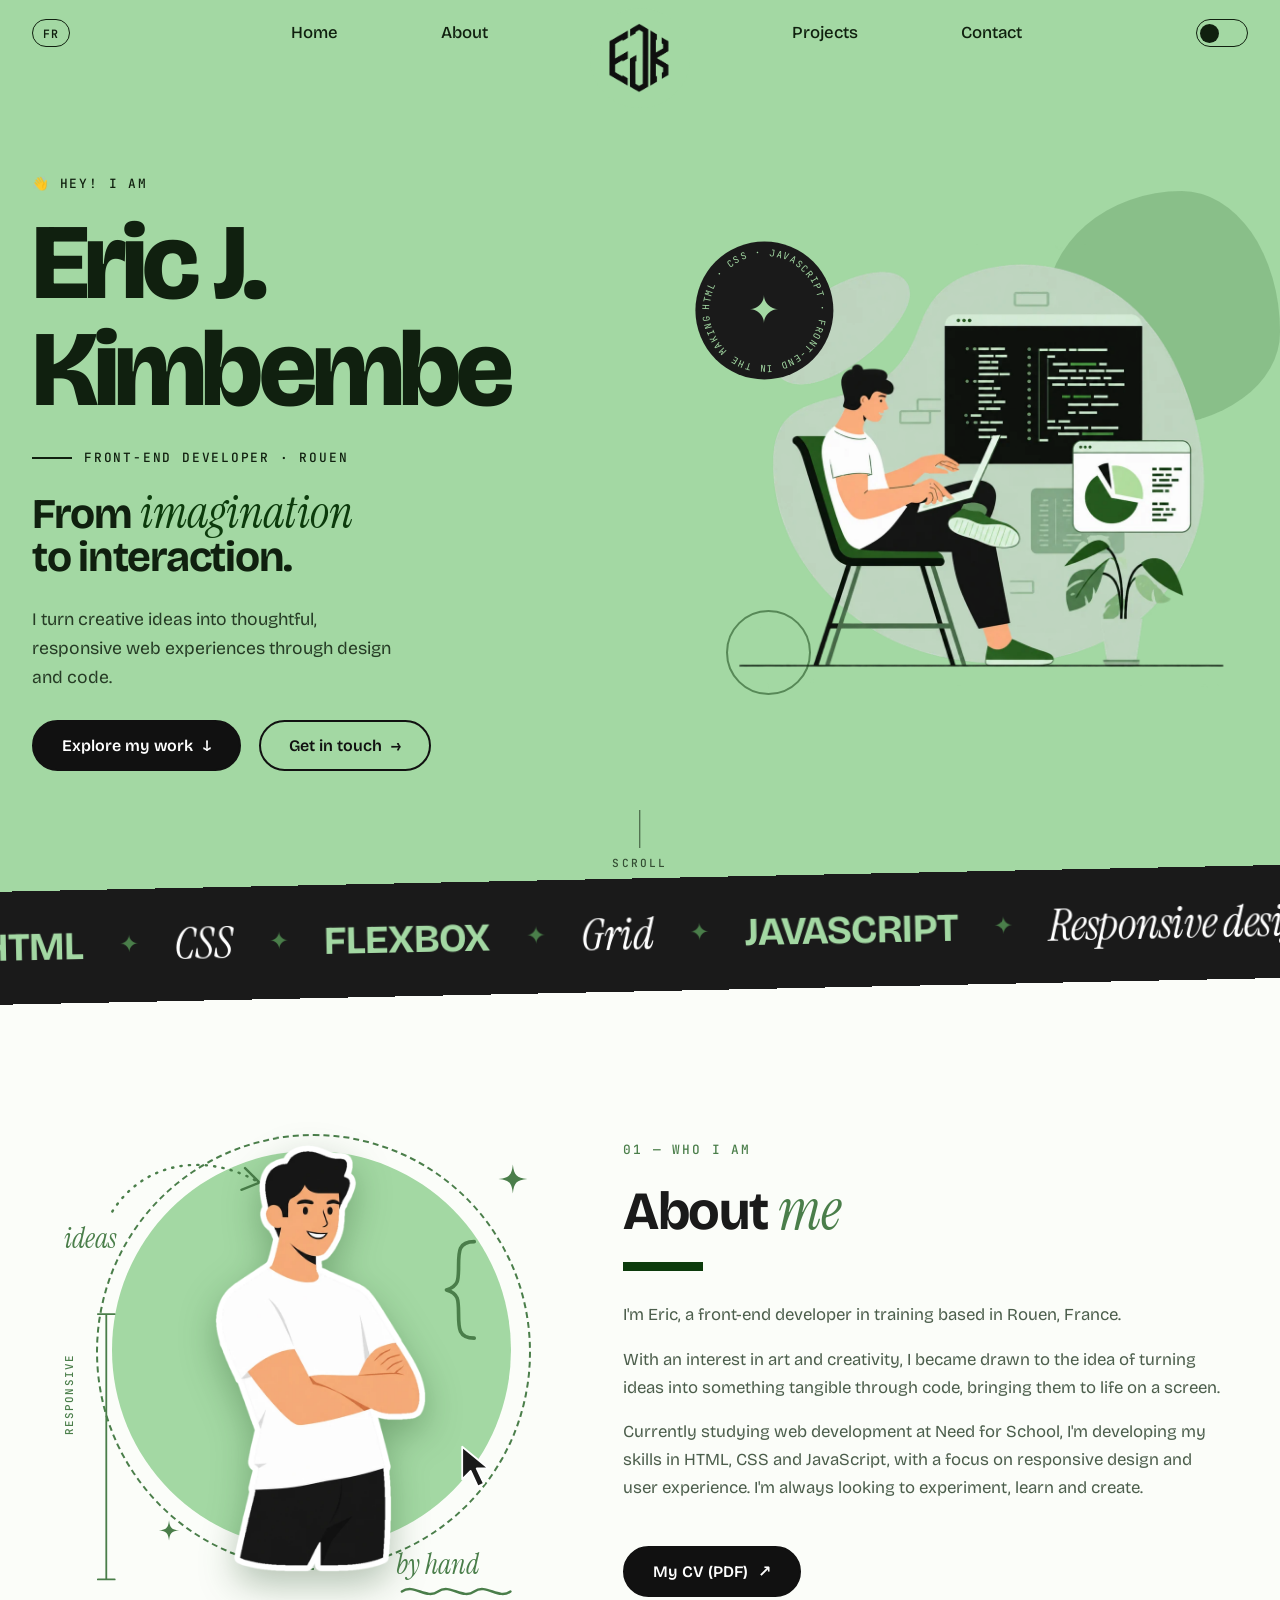
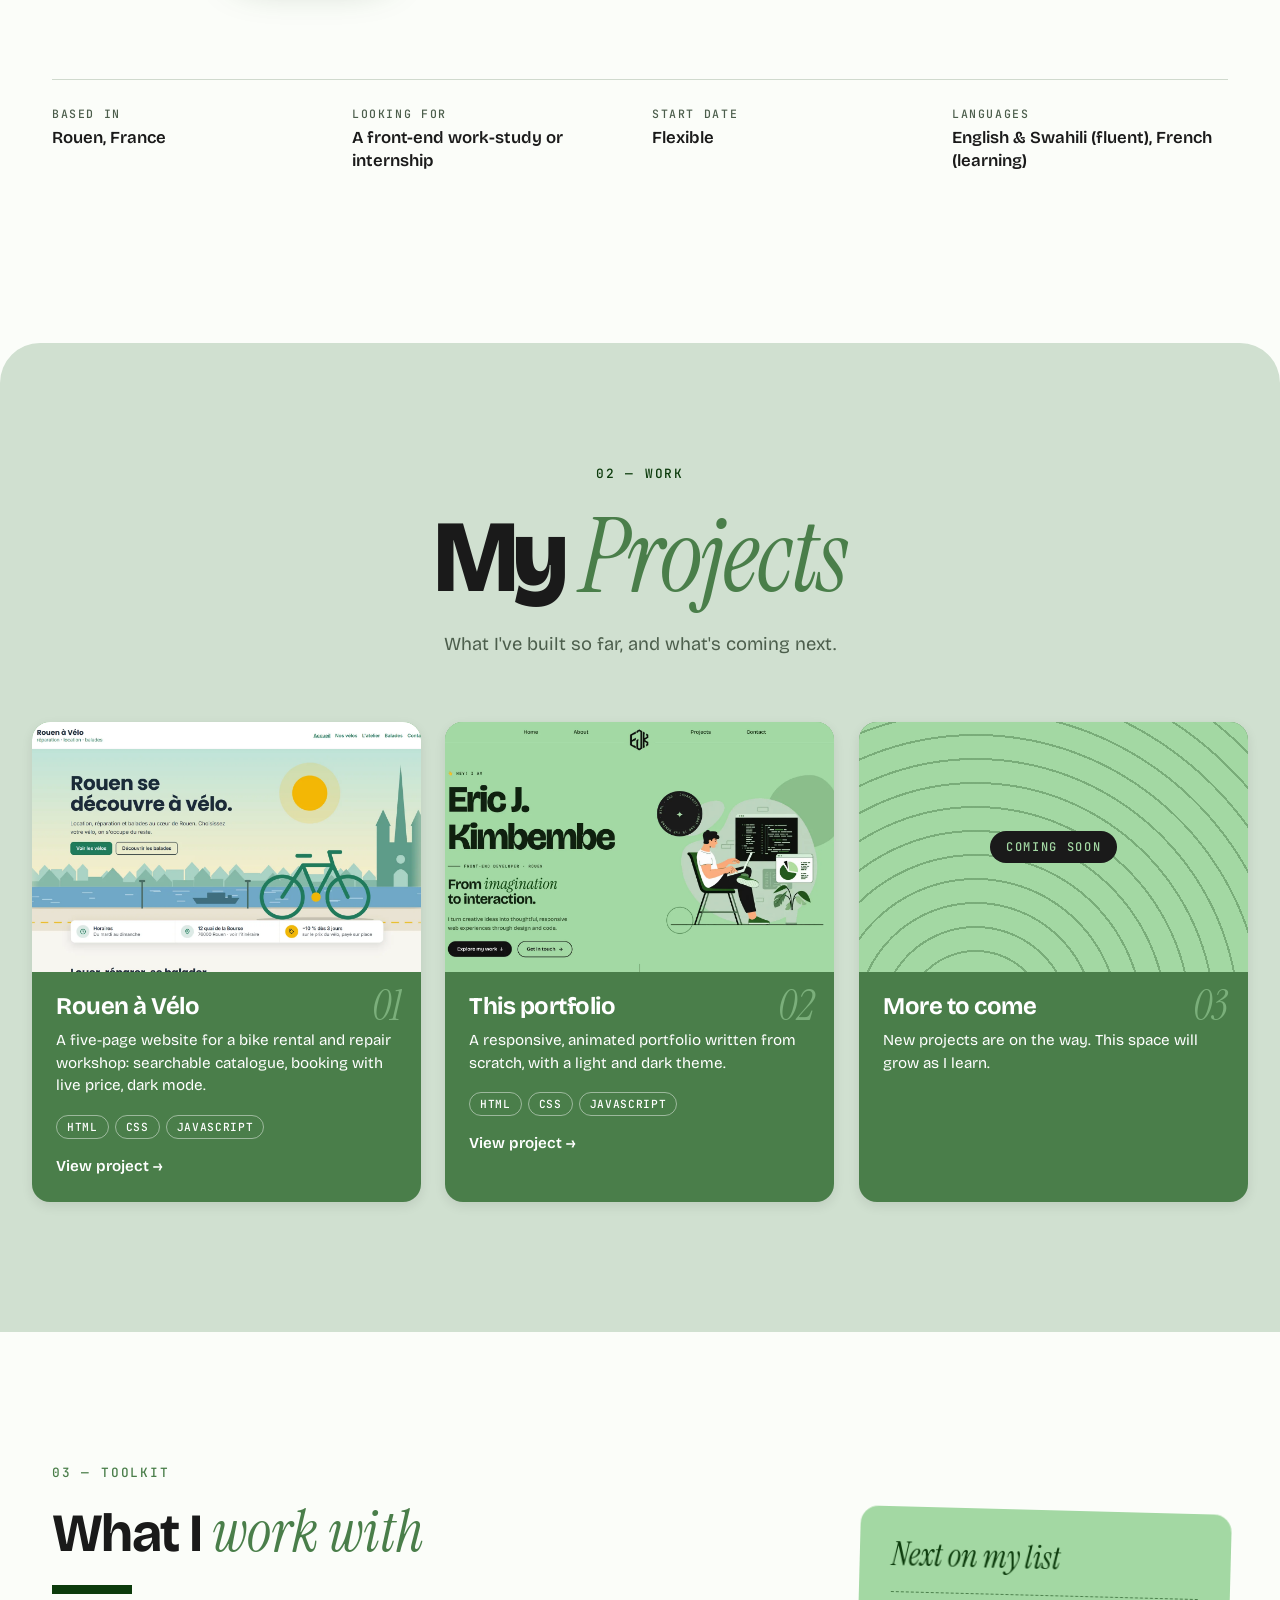
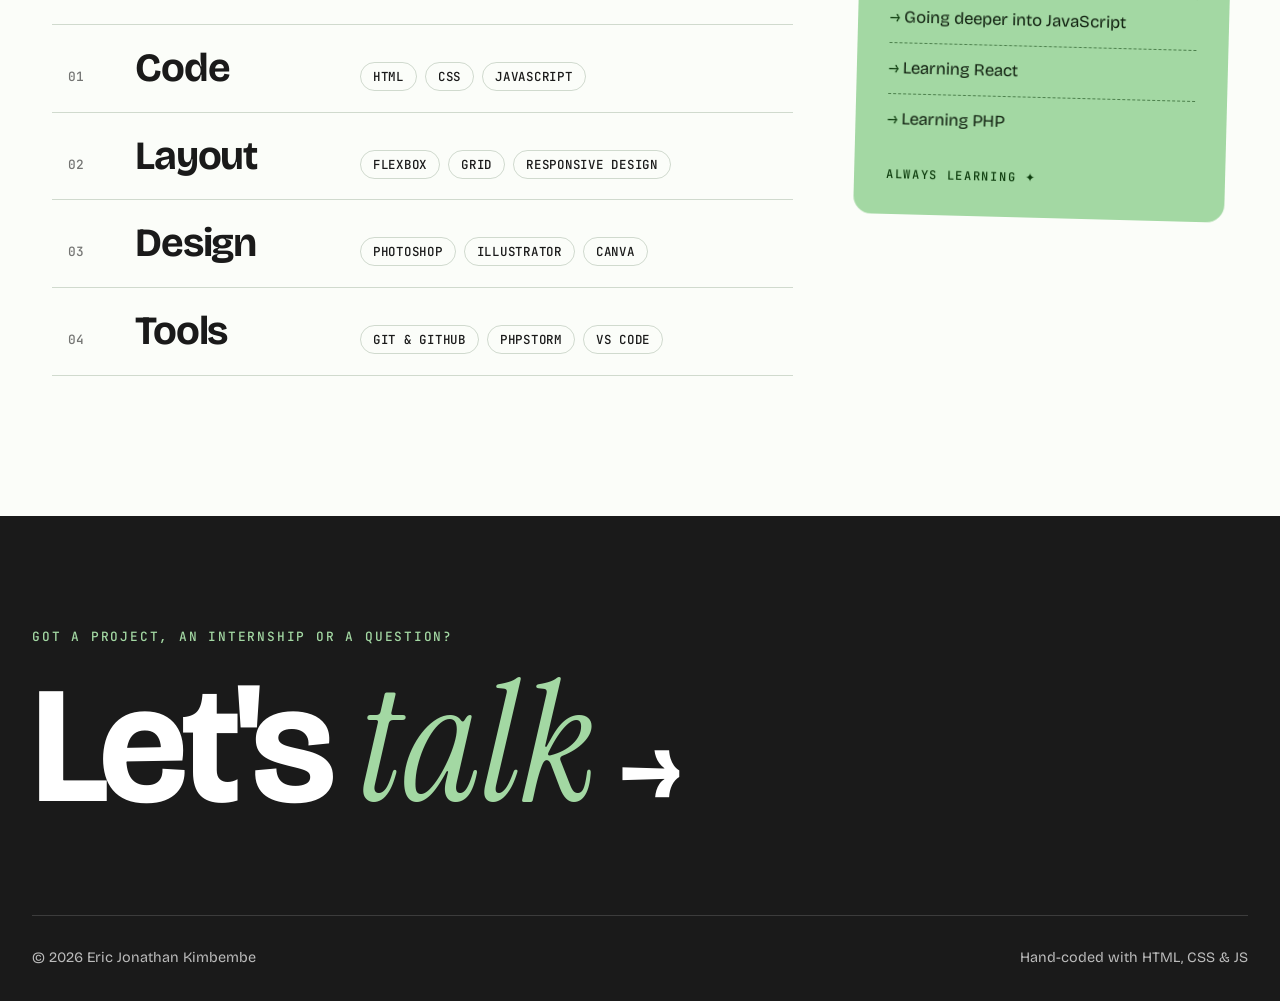
==== commit 4ed785fd: "about change" ====
--- a/index.html
+++ b/index.html
@@ -115,11 +115,10 @@
         <div class="abtxt" data-reveal>
             <p class="eyebrow" data-i18n="about.eyebrow">01 — Who I am</p>
             <h2 class="h2aft" data-i18n="about.title">About <em>me</em></h2>
-            <!-- to change this text, also update the French in js/lang.js (about.p1 to about.p4) -->
+            <!-- to change this text, also update the French in js/lang.js (about.p1 to about.p3) -->
             <p data-i18n="about.p1">I'm Eric, a front-end developer in training based in Rouen, France.</p>
-            <p data-i18n="about.p2">My interest in web development grew from my appreciation for art and creativity. Having studied art, I became fascinated by the idea of translating creative ideas into something interactive and tangible through code, bringing designs to life on a screen.</p>
-            <p data-i18n="about.p3">Currently studying web development at Need for School, I'm developing my skills in HTML, CSS and JavaScript, with a focus on responsive design and user experience.</p>
-            <p data-i18n="about.p4">I enjoy experimenting with layouts, exploring visual ideas and finding ways to turn concepts into functional digital experiences. I'm currently looking for an internship or apprenticeship where I can continue growing, contribute my ideas and gain experience working on real-world projects.</p>
+            <p data-i18n="about.p2">With an interest in art and creativity, I became drawn to the idea of turning ideas into something tangible through code, bringing them to life on a screen.</p>
+            <p data-i18n="about.p3">Currently studying web development at Need for School, I'm developing my skills in HTML, CSS and JavaScript, with a focus on responsive design and user experience. I'm always looking to experiment, learn and create.</p>
             <!-- to update the CV: replace cv/eric-kimbembe-cv.pdf, keeping exactly the same name -->
             <a href="cv/eric-kimbembe-cv.pdf" class="button1 magnetic" data-i18n="btn.cv">My CV (PDF) <span aria-hidden="true">↗</span></a>
         </div>
--- a/css/style.css
+++ b/css/style.css
@@ -537,9 +537,6 @@
     white-space: nowrap;
     animation: marquee 28s linear infinite;
 }
-.marquee:hover .marquee__track {
-    animation-play-state: paused;
-}
 .marquee .alt {
     font-family: var(--serif);
     font-style: italic;
